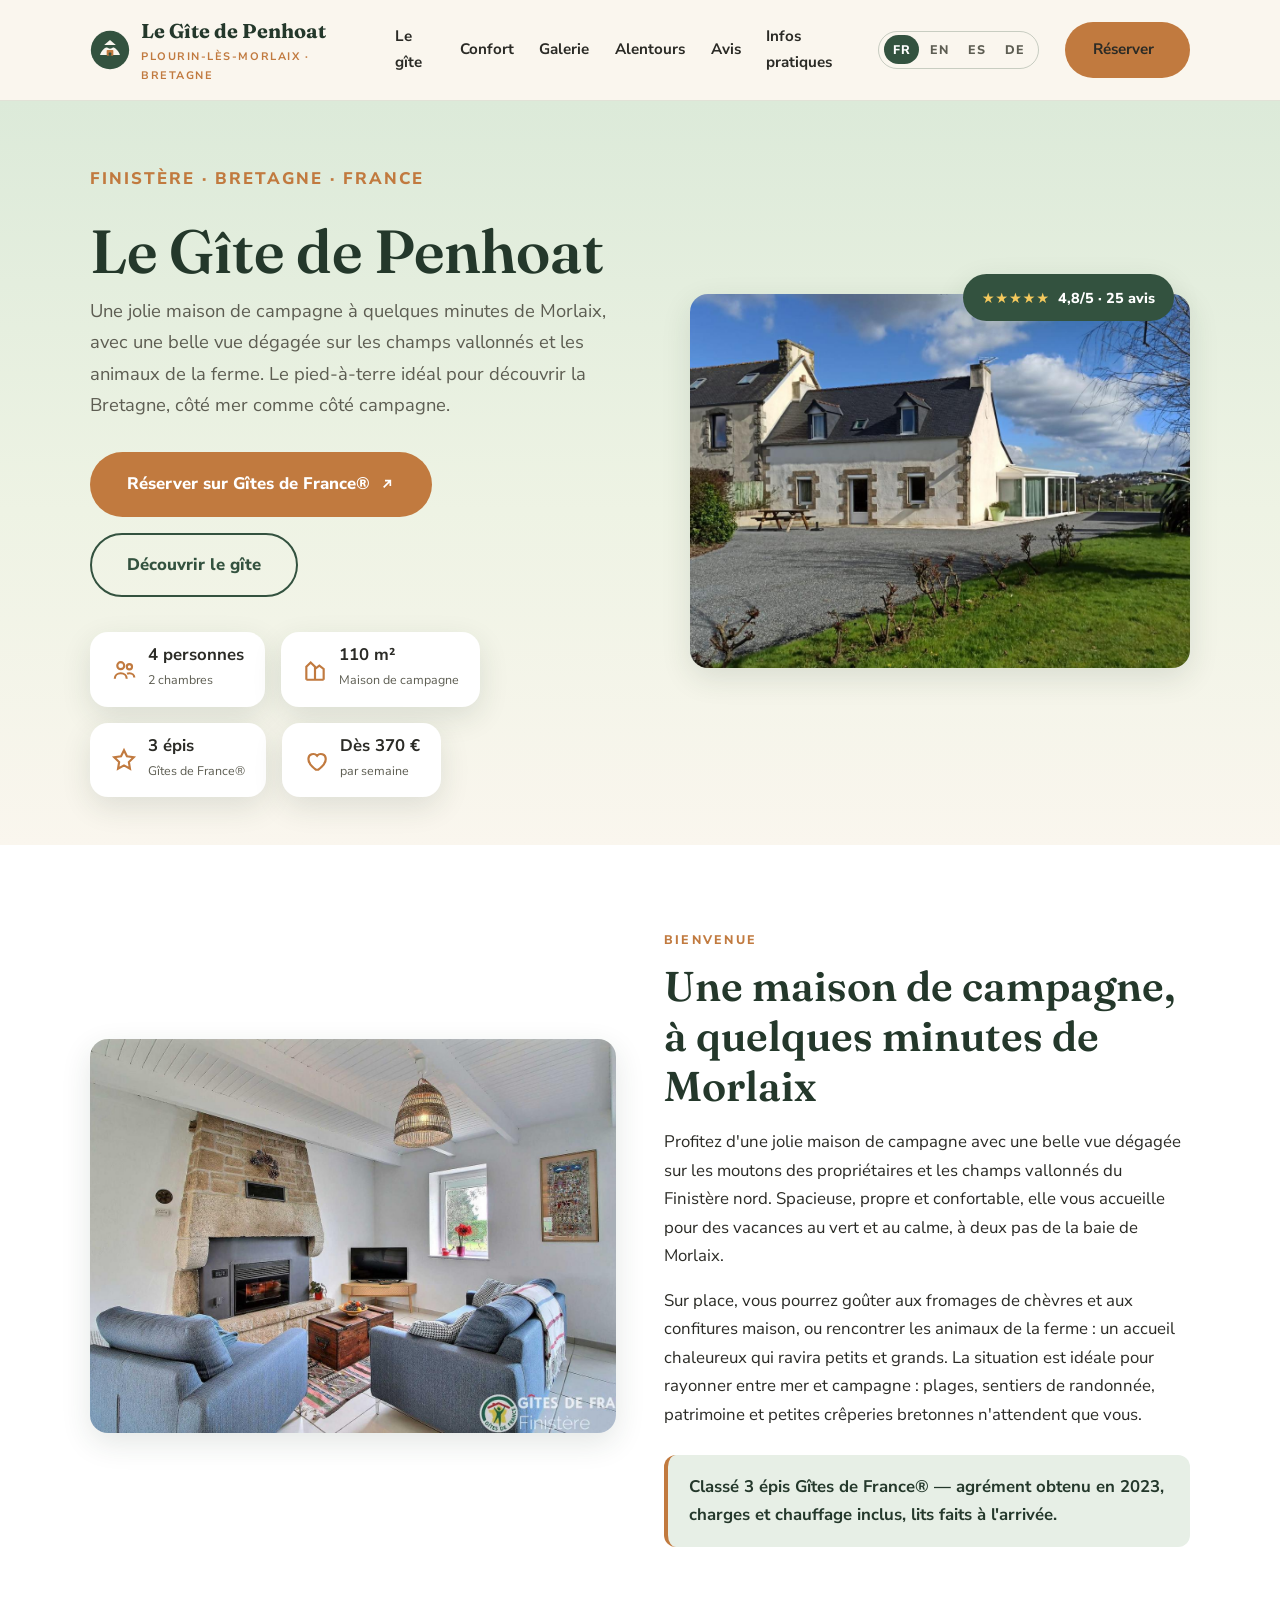
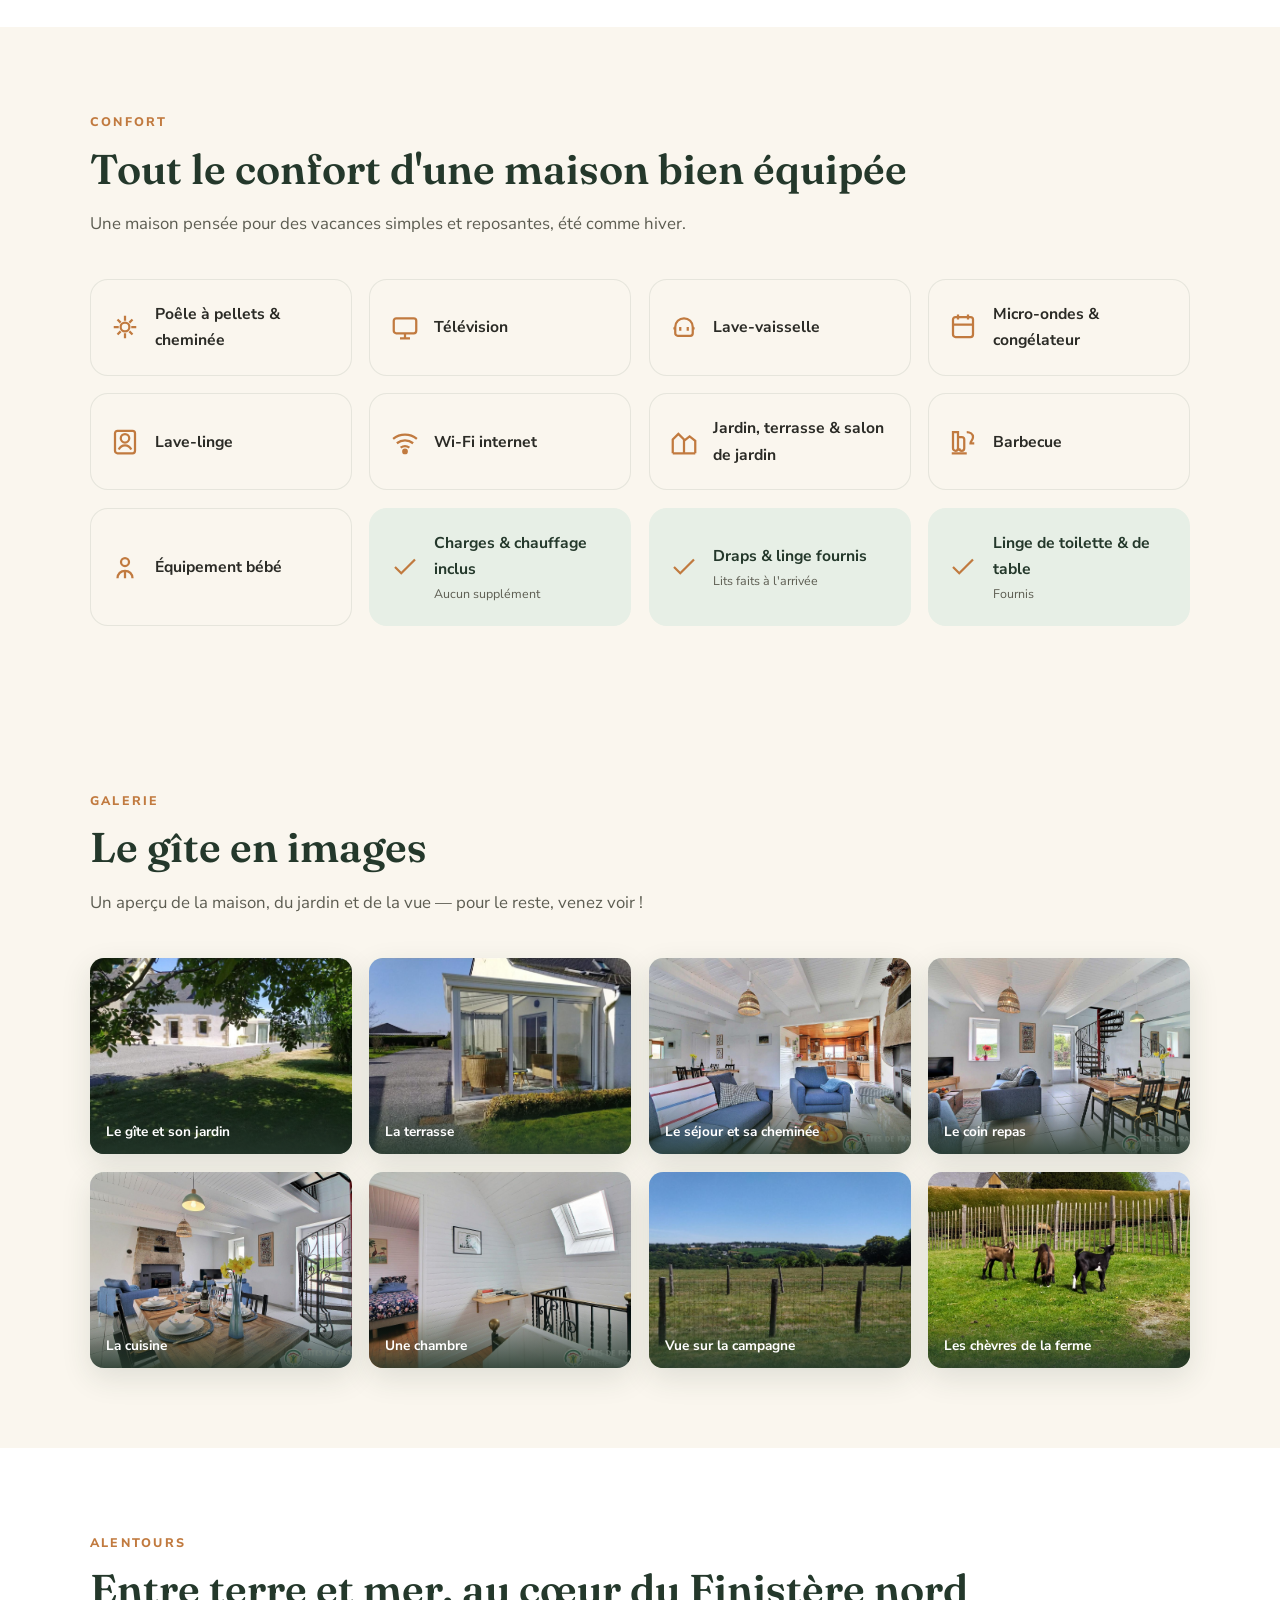
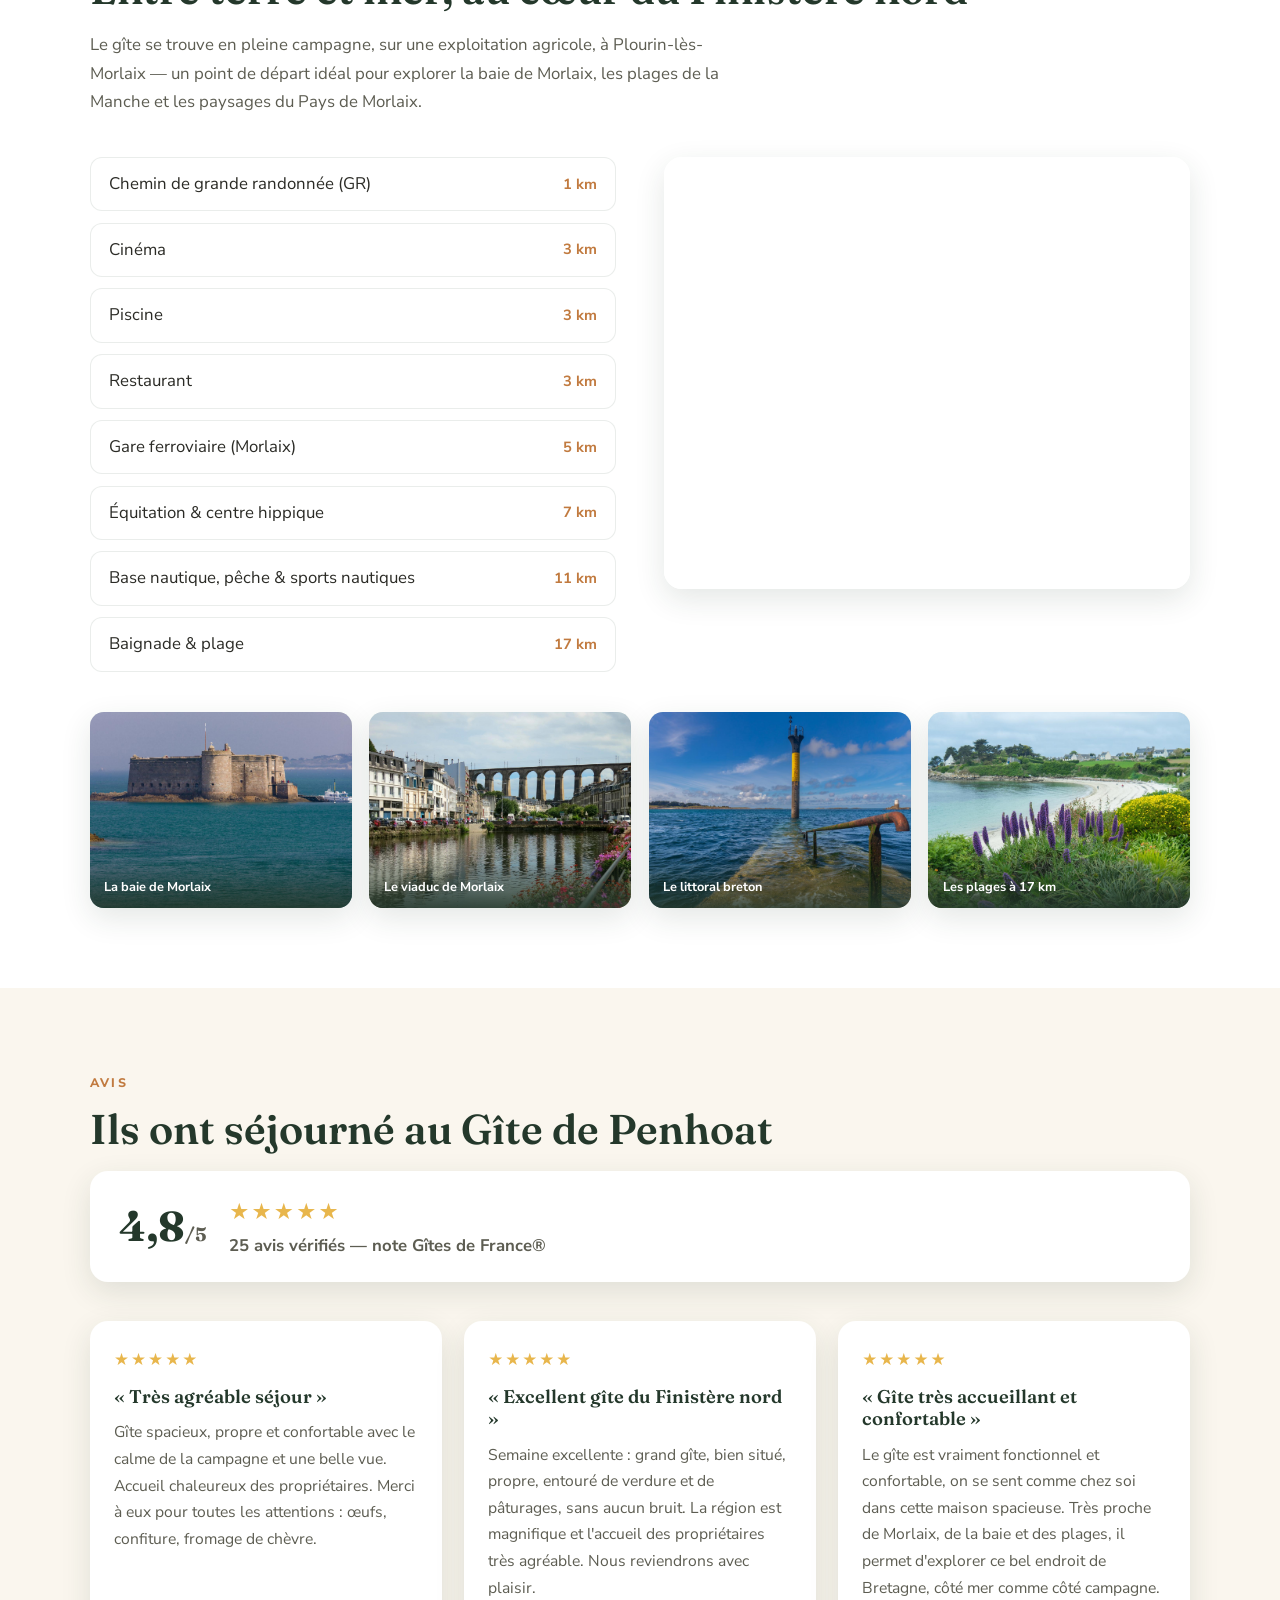
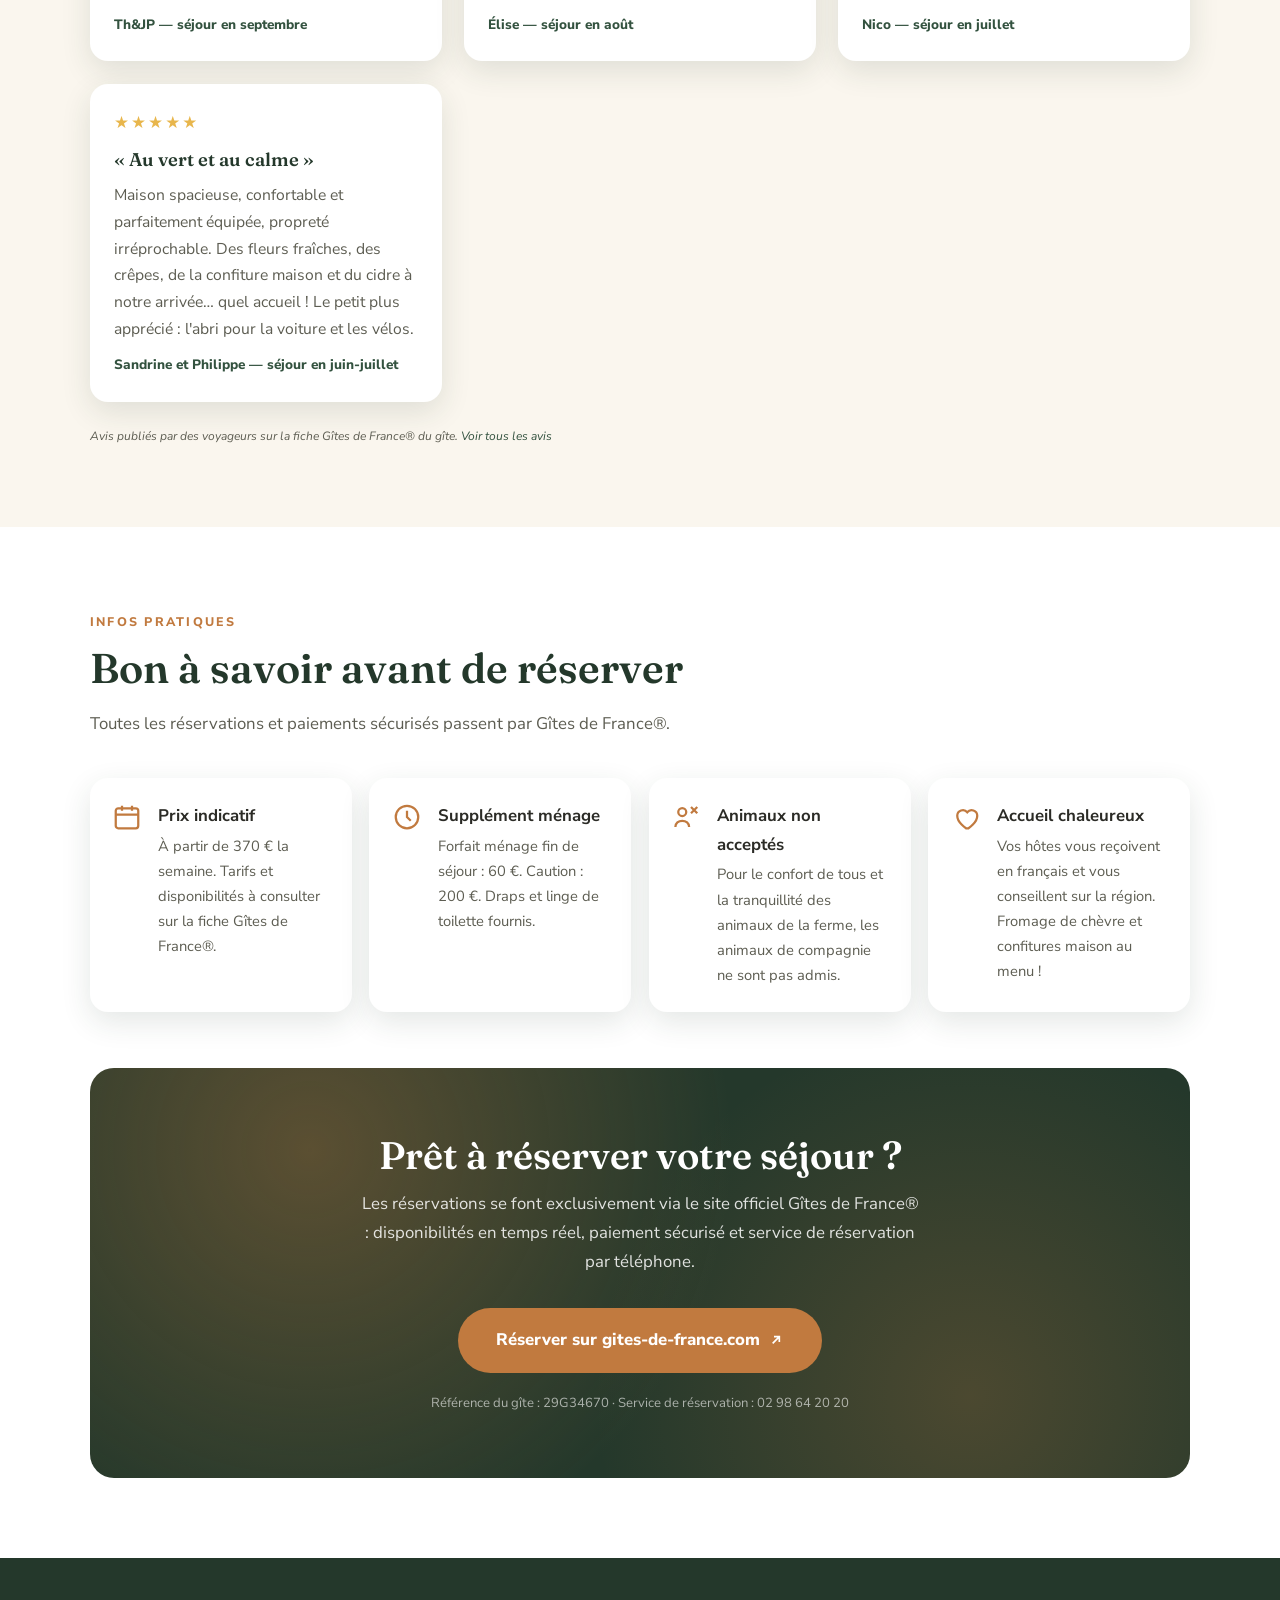
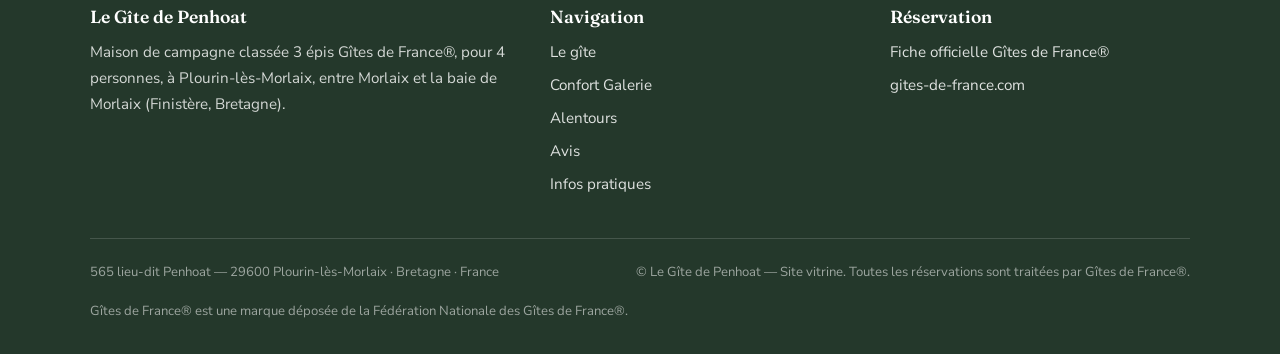
==== index.html @ 5c6dccd9 "Correctif : attributs d'images et carte centrée sur le 565 lieu-dit Penhoat + adresse au pied de pag" ====
<!DOCTYPE html>
<html lang="fr">
<head>
  <meta charset="UTF-8">
  <meta name="viewport" content="width=device-width, initial-scale=1.0">
  <title>Le Gîte de Penhoat — Gîte de campagne à Plourin-lès-Morlaix, Bretagne</title>
  <meta name="description" content="Le Gîte de Penhoat : jolie maison de campagne 3 épis Gîtes de France® pour 4 personnes, à quelques minutes de Morlaix et de la baie de Morlaix, en Finistère (Bretagne). Réservation sur gites-de-france.com.">
  <link rel="alternate" hreflang="fr" href="https://EXAMPLE.COM/">
  <link rel="alternate" hreflang="en" href="https://EXAMPLE.COM/en/">
  <link rel="alternate" hreflang="es" href="https://EXAMPLE.COM/es/">
  <link rel="alternate" hreflang="de" href="https://EXAMPLE.COM/de/">
  <link rel="preconnect" href="https://fonts.googleapis.com">
  <link rel="preconnect" href="https://fonts.gstatic.com" crossorigin>
  <link href="https://fonts.googleapis.com/css2?family=Fraunces:opsz,wght@9..144,600;9..144,700&family=Nunito+Sans:opsz,wght@6..12,400;6..12,700;6..12,800&display=swap" rel="stylesheet">
  <link rel="stylesheet" href="assets/css/style.css">
  <link rel="icon" href="assets/img/favicon.svg" type="image/svg+xml">
</head>
<body>

  <!-- ===== Header ===== -->
  <header class="header" id="top">
    <div class="container header__inner">
      <a class="brand" href="#top">
        <svg class="brand__mark" viewBox="0 0 48 48" fill="none" aria-hidden="true">
          <circle cx="24" cy="24" r="23" fill="#33523f"/>
          <path d="M12 30c2-6 6-9 8-9s2.5 1.5 4 1.5S26.5 21 28 21s6 3 8 9z" fill="#faf6ee"/>
          <rect x="20" y="24" width="8" height="7" rx="1" fill="#c17a3f"/>
          <path d="M24 12l7 6h-14z" fill="#faf6ee"/>
          <rect x="22.5" y="27" width="3" height="4" rx="0.8" fill="#33523f"/>
        </svg>
        <span>Le Gîte de Penhoat<small>Plourin-lès-Morlaix · Bretagne</small></span>
      </a>

      <nav class="nav" id="menu">
        <a href="#gite">Le gîte</a>
        <a href="#confort">Confort</a>
        <a href="#galerie">Galerie</a>
        <a href="#alentours">Alentours</a>
        <a href="#avis">Avis</a>
        <a href="#infos">Infos pratiques</a>
        <div class="lang-switch" aria-label="Choix de la langue">
          <a href="./" aria-current="true" hreflang="fr">FR</a>
          <a href="en/" hreflang="en">EN</a>
          <a href="es/" hreflang="es">ES</a>
          <a href="de/" hreflang="de">DE</a>
        </div>
        <a class="btn btn--primary" href="https://www.gites-de-france.com/fr/bretagne/finistere/le-gite-de-penhoat-29g34670" target="_blank" rel="noopener">
          Réserver
          <svg width="14" height="14" viewBox="0 0 24 24" fill="none" stroke="currentColor" stroke-width="2.5" aria-hidden="true"><path d="M7 17L17 7M9 7h8v8"/></svg>
        </a>
      </nav>

      <button class="nav-toggle" id="navToggle" aria-label="Ouvrir le menu" aria-expanded="false" aria-controls="menu">
        <span></span>
      </button>
    </div>
  </header>

  <main>
    <!-- ===== Hero ===== -->
    <section class="hero">
      <div class="container hero__grid">
        <div>
          <p class="hero__location">Finistère · Bretagne · France</p>
          <h1 class="hero__title">Le Gîte de Penhoat</h1>
          <p class="hero__text">
            Une jolie maison de campagne à quelques minutes de Morlaix, avec une belle vue
            dégagée sur les champs vallonnés et les animaux de la ferme. Le pied-à-terre idéal
            pour découvrir la Bretagne, côté mer comme côté campagne.
          </p>
          <div class="hero__actions">
            <a class="btn btn--primary btn--lg" href="https://www.gites-de-france.com/fr/bretagne/finistere/le-gite-de-penhoat-29g34670" target="_blank" rel="noopener">
              Réserver sur Gîtes de France®
              <svg width="16" height="16" viewBox="0 0 24 24" fill="none" stroke="currentColor" stroke-width="2.5" aria-hidden="true"><path d="M7 17L17 7M9 7h8v8"/></svg>
            </a>
            <a class="btn btn--outline btn--lg" href="#gite">Découvrir le gîte</a>
          </div>
          <div class="hero__stats">
            <div class="stat">
              <svg viewBox="0 0 24 24" fill="none" stroke="#c17a3f" stroke-width="2" aria-hidden="true"><circle cx="9" cy="8" r="3.2"/><path d="M3.5 20c0-3 2.5-5 5.5-5s5.5 2 5.5 5"/><circle cx="17" cy="9" r="2.4"/><path d="M14.8 15.4c.7-.3 1.4-.4 2.2-.4 2.5 0 4.5 1.7 4.5 4"/></svg>
              <div><b>4 personnes</b><span>2 chambres</span></div>
            </div>
            <div class="stat">
              <svg viewBox="0 0 24 24" fill="none" stroke="#c17a3f" stroke-width="2" aria-hidden="true"><path d="M4 21V9l4-4 4 4v12M12 21V11l4-3 4 3v10M4 21h16"/></svg>
              <div><b>110 m²</b><span>Maison de campagne</span></div>
            </div>
            <div class="stat">
              <svg viewBox="0 0 24 24" fill="none" stroke="#c17a3f" stroke-width="2" aria-hidden="true"><path d="M12 3l2.7 5.6 6.3.9-4.5 4.4 1 6.1L12 17l-5.5 3 1-6.1L3 9.5l6.3-.9z"/></svg>
              <div><b>3 épis</b><span>Gîtes de France®</span></div>
            </div>
            <div class="stat">
              <svg viewBox="0 0 24 24" fill="none" stroke="#c17a3f" stroke-width="2" aria-hidden="true"><path d="M12 21s-7-4.5-7-10a4.5 4.5 0 018-2.8A4.5 4.5 0 0121 11c0 5.5-7 10-7 10z"/></svg>
              <div><b>Dès 370 €</b><span>par semaine</span></div>
            </div>
          </div>
        </div>

        <div class="hero__visual">
          <div class="hero__badge"><span class="stars">★★★★★</span> 4,8/5 · 25 avis</div>
          <img class="hero-photo" src="assets/img/445331-2_29G34670_da28d4f0a7532b4d40dcc97918d48cba.jpg" alt="Le Gîte de Penhoat, maison de campagne avec son jardin à Plourin-lès-Morlaix">
        </div>
      </div>
    </section>

    <!-- ===== Le gîte ===== -->
    <section class="section section--alt" id="gite">
      <div class="container about__grid">
        <div class="about__visual reveal">
          <img src="assets/img/445331-10_29G34670_07c70113501ff7d0c62c78a49d79dd7e.jpg" loading="lazy" alt="Le séjour du gîte avec sa cheminée">
        </div>
        <div class="about__content reveal">
          <span class="section__eyebrow">Bienvenue</span>
          <h2 class="section__title">Une maison de campagne, à quelques minutes de Morlaix</h2>
          <p>
            Profitez d'une jolie maison de campagne avec une belle vue dégagée sur les moutons
            des propriétaires et les champs vallonnés du Finistère nord. Spacieuse, propre et
            confortable, elle vous accueille pour des vacances au vert et au calme, à deux pas
            de la baie de Morlaix.
          </p>
          <p>
            Sur place, vous pourrez goûter aux fromages de chèvres et aux confitures maison,
            ou rencontrer les animaux de la ferme : un accueil chaleureux qui ravira petits
            et grands. La situation est idéale pour rayonner entre mer et campagne : plages,
            sentiers de randonnée, patrimoine et petites crêperies bretonnes n'attendent que vous.
          </p>
          <div class="about__highlight">
            Classé 3 épis Gîtes de France® — agrément obtenu en 2023, charges et chauffage inclus,
            lits faits à l'arrivée.
          </div>
        </div>
      </div>
    </section>

    <!-- ===== Confort ===== -->
    <section class="section" id="confort">
      <div class="container">
        <span class="section__eyebrow">Confort</span>
        <h2 class="section__title">Tout le confort d'une maison bien équipée</h2>
        <p class="section__intro">Une maison pensée pour des vacances simples et reposantes, été comme hiver.</p>

        <div class="amenities__grid">
          <div class="amenity reveal">
            <svg viewBox="0 0 24 24" fill="none" stroke="currentColor" stroke-width="1.8" aria-hidden="true"><path d="M12 3v4M12 17v4M3 12h4M17 12h4M6 6l2.5 2.5M15.5 15.5L18 18M18 6l-2.5 2.5M8.5 15.5L6 18"/><circle cx="12" cy="12" r="3.5"/></svg>
            <b>Poêle à pellets &amp; cheminée</b>
          </div>
          <div class="amenity reveal">
            <svg viewBox="0 0 24 24" fill="none" stroke="currentColor" stroke-width="1.8" aria-hidden="true"><rect x="3" y="5" width="18" height="12" rx="2"/><path d="M8 21h8M12 17v4"/></svg>
            <b>Télévision</b>
          </div>
          <div class="amenity reveal">
            <svg viewBox="0 0 24 24" fill="none" stroke="currentColor" stroke-width="1.8" aria-hidden="true"><path d="M5 12a7 7 0 0114 0v5a2 2 0 01-2 2H7a2 2 0 01-2-2zM5 13H3.5M20.5 13H19M9 12v3M15 12v3"/></svg>
            <b>Lave-vaisselle</b>
          </div>
          <div class="amenity reveal">
            <svg viewBox="0 0 24 24" fill="none" stroke="currentColor" stroke-width="1.8" aria-hidden="true"><rect x="4" y="4" width="16" height="16" rx="2"/><path d="M8 2v4M16 2v4M4 10h16"/></svg>
            <b>Micro-ondes &amp; congélateur</b>
          </div>
          <div class="amenity reveal">
            <svg viewBox="0 0 24 24" fill="none" stroke="currentColor" stroke-width="1.8" aria-hidden="true"><rect x="4" y="3" width="16" height="18" rx="2"/><circle cx="12" cy="9" r="3.4"/><path d="M7 18c1-2.2 3-3.4 5-3.4s4 1.2 5 3.4"/></svg>
            <b>Lave-linge</b>
          </div>
          <div class="amenity reveal">
            <svg viewBox="0 0 24 24" fill="none" stroke="currentColor" stroke-width="1.8" aria-hidden="true"><path d="M2.5 9.5a15 15 0 0119 0M5.5 13a10.5 10.5 0 0113 0M8.5 16.5a6 6 0 017 0"/><circle cx="12" cy="19.5" r="1.4" fill="currentColor"/></svg>
            <b>Wi-Fi internet</b>
          </div>
          <div class="amenity reveal">
            <svg viewBox="0 0 24 24" fill="none" stroke="currentColor" stroke-width="1.8" aria-hidden="true"><path d="M3 21V10l4.5-4.5L12 10v11M12 21V11l4.5-3.5L21 11v10M3 21h18"/></svg>
            <b>Jardin, terrasse &amp; salon de jardin</b>
          </div>
          <div class="amenity reveal">
            <svg viewBox="0 0 24 24" fill="none" stroke="currentColor" stroke-width="1.8" aria-hidden="true"><path d="M4 4h4v13a2 2 0 01-2 2 2 2 0 01-2-2zM8 8h3a2 2 0 012 2v7a2 2 0 01-2 2 2 2 0 01-2-2M3 21h12M15 4c2.5 0 5 1.5 5 4s-2 3.5-2 5h3"/></svg>
            <b>Barbecue</b>
          </div>
          <div class="amenity reveal">
            <svg viewBox="0 0 24 24" fill="none" stroke="currentColor" stroke-width="1.8" aria-hidden="true"><circle cx="12" cy="8" r="3.2"/><path d="M6 21c0-3.5 2.6-6 6-6s6 2.5 6 6M12 15v6"/></svg>
            <b>Équipement bébé</b>
          </div>
          <div class="amenity amenity--included reveal">
            <svg viewBox="0 0 24 24" fill="none" stroke="currentColor" stroke-width="1.8" aria-hidden="true"><path d="M20 6L9 17l-5-5"/></svg>
            <div><b>Charges &amp; chauffage inclus</b><span>Aucun supplément</span></div>
          </div>
          <div class="amenity amenity--included reveal">
            <svg viewBox="0 0 24 24" fill="none" stroke="currentColor" stroke-width="1.8" aria-hidden="true"><path d="M20 6L9 17l-5-5"/></svg>
            <div><b>Draps &amp; linge fournis</b><span>Lits faits à l'arrivée</span></div>
          </div>
          <div class="amenity amenity--included reveal">
            <svg viewBox="0 0 24 24" fill="none" stroke="currentColor" stroke-width="1.8" aria-hidden="true"><path d="M20 6L9 17l-5-5"/></svg>
            <div><b>Linge de toilette &amp; de table</b><span>Fournis</span></div>
          </div>
        </div>
      </div>
    </section>

    
    <!-- ===== Galerie ===== -->
    <section class="section" id="galerie">
      <div class="container">
        <span class="section__eyebrow">Galerie</span>
        <h2 class="section__title">Le gîte en images</h2>
        <p class="section__intro">Un aperçu de la maison, du jardin et de la vue — pour le reste, venez voir !</p>
        <div class="gallery">
          <figure class="gallery__item reveal">
            <img src="assets/img/445331-1_29G34670_a1877a1d95632f9aefab406850487352.jpg" loading="lazy" alt="Le gîte et son jardin">
            <figcaption>Le gîte et son jardin</figcaption>
          </figure>
          <figure class="gallery__item reveal">
            <img src="assets/img/445331-4_29G34670_3af0cc1334cf83dcc9104acedd21a04a.jpg" loading="lazy" alt="La terrasse">
            <figcaption>La terrasse</figcaption>
          </figure>
          <figure class="gallery__item reveal">
            <img src="assets/img/445331-9_29G34670_508c0cb157bdef708222b9f815b9a261.jpg" loading="lazy" alt="Le séjour et sa cheminée">
            <figcaption>Le séjour et sa cheminée</figcaption>
          </figure>
          <figure class="gallery__item reveal">
            <img src="assets/img/445331-11_29G34670_595d47309f26e80ff2aae0bebb3ee3cf.jpg" loading="lazy" alt="Le coin repas">
            <figcaption>Le coin repas</figcaption>
          </figure>
          <figure class="gallery__item reveal">
            <img src="assets/img/445331-12_29G34670_f45ae9b705f04b7f96d32dd5cd57ab38.jpg" loading="lazy" alt="La cuisine">
            <figcaption>La cuisine</figcaption>
          </figure>
          <figure class="gallery__item reveal">
            <img src="assets/img/445331-14_29G34670_b9786c7bd0013a84ef10a09757c6bcb8.jpg" loading="lazy" alt="Une chambre">
            <figcaption>Une chambre</figcaption>
          </figure>
          <figure class="gallery__item reveal">
            <img src="assets/img/445331-6_29G34670_59c07fe735e6522c13b8f55d4693563a.jpg" loading="lazy" alt="Vue sur la campagne">
            <figcaption>Vue sur la campagne</figcaption>
          </figure>
          <figure class="gallery__item reveal">
            <img src="assets/img/445331-26_29G34670_6a025ea637e008447c1741cb72a5bda7.jpg" loading="lazy" alt="Les chèvres de la ferme">
            <figcaption>Les chèvres de la ferme</figcaption>
          </figure>
        </div>
      </div>
    </section>

    <!-- ===== Alentours ===== -->
    <section class="section section--alt" id="alentours">
      <div class="container">
        <span class="section__eyebrow">Alentours</span>
        <h2 class="section__title">Entre terre et mer, au cœur du Finistère nord</h2>
        <p class="section__intro">
          Le gîte se trouve en pleine campagne, sur une exploitation agricole, à Plourin-lès-Morlaix —
          un point de départ idéal pour explorer la baie de Morlaix, les plages de la Manche et les
          paysages du Pays de Morlaix.
        </p>

        <div class="around__grid">
          <ul class="distances reveal">
            <li>Chemin de grande randonnée (GR) <span>1 km</span></li>
            <li>Cinéma <span>3 km</span></li>
            <li>Piscine <span>3 km</span></li>
            <li>Restaurant <span>3 km</span></li>
            <li>Gare ferroviaire (Morlaix) <span>5 km</span></li>
            <li>Équitation &amp; centre hippique <span>7 km</span></li>
            <li>Base nautique, pêche &amp; sports nautiques <span>11 km</span></li>
            <li>Baignade &amp; plage <span>17 km</span></li>
          </ul>
          <div class="map-frame reveal">
            <iframe
              title="Carte : Plourin-lès-Morlaix, Finistère"
              src="https://www.openstreetmap.org/export/embed.html?bbox=-3.8150%2C48.5450%2C-3.7850%2C48.5650&amp;layer=mapnik&amp;marker=48.5550%2C-3.7995"
              loading="lazy"
              referrerpolicy="no-referrer-when-downgrade"></iframe>
          </div>
        </div>

        <div class="region-photos">
          <figure class="region-card reveal">
            <img src="assets/img/445331-23_29G34670_6e4526a48b16445fa5c337262cbfc54e.jpg" loading="lazy" alt="La baie de Morlaix">
            <figcaption>La baie de Morlaix</figcaption>
          </figure>
          <figure class="region-card reveal">
            <img src="assets/img/445331-25_29G34670_fc160c900fbd56bc013f60551e28f043.jpg" loading="lazy" alt="Le viaduc de Morlaix">
            <figcaption>Le viaduc de Morlaix</figcaption>
          </figure>
          <figure class="region-card reveal">
            <img src="assets/img/445331-27_29G34670_e258c7b89f95b803322737d1d8765167.jpg" loading="lazy" alt="Le littoral breton">
            <figcaption>Le littoral breton</figcaption>
          </figure>
          <figure class="region-card reveal">
            <img src="assets/img/445331-28_29G34670_a8f840a4a7abdaea83a293df5d700f73.jpg" loading="lazy" alt="Les plages à 17 km">
            <figcaption>Les plages à 17 km</figcaption>
          </figure>
        </div>
      </div>
    </section>

    <!-- ===== Avis ===== -->
    <section class="section" id="avis">
      <div class="container">
        <span class="section__eyebrow">Avis</span>
        <h2 class="section__title">Ils ont séjourné au Gîte de Penhoat</h2>

        <div class="rating-summary reveal">
          <div class="rating-summary__score">4,8<small>/5</small></div>
          <div>
            <div class="rating-summary__stars" aria-hidden="true">★★★★★</div>
            <div class="rating-summary__count">25 avis vérifiés — note Gîtes de France®</div>
          </div>
        </div>

        <div class="reviews__grid">
          <article class="review reveal">
            <div class="review__stars" aria-label="5 sur 5">★★★★★</div>
            <h3>« Très agréable séjour »</h3>
            <p>
              Gîte spacieux, propre et confortable avec le calme de la campagne et une belle vue.
              Accueil chaleureux des propriétaires. Merci à eux pour toutes les attentions :
              œufs, confiture, fromage de chèvre.
            </p>
            <div class="review__author">Th&amp;JP — séjour en septembre</div>
          </article>

          <article class="review reveal">
            <div class="review__stars" aria-label="5 sur 5">★★★★★</div>
            <h3>« Excellent gîte du Finistère nord »</h3>
            <p>
              Semaine excellente : grand gîte, bien situé, propre, entouré de verdure et de
              pâturages, sans aucun bruit. La région est magnifique et l'accueil des
              propriétaires très agréable. Nous reviendrons avec plaisir.
            </p>
            <div class="review__author">Élise — séjour en août</div>
          </article>

          <article class="review reveal">
            <div class="review__stars" aria-label="5 sur 5">★★★★★</div>
            <h3>« Gîte très accueillant et confortable »</h3>
            <p>
              Le gîte est vraiment fonctionnel et confortable, on se sent comme chez soi dans
              cette maison spacieuse. Très proche de Morlaix, de la baie et des plages, il permet
              d'explorer ce bel endroit de Bretagne, côté mer comme côté campagne.
            </p>
            <div class="review__author">Nico — séjour en juillet</div>
          </article>

          <article class="review reveal">
            <div class="review__stars" aria-label="5 sur 5">★★★★★</div>
            <h3>« Au vert et au calme »</h3>
            <p>
              Maison spacieuse, confortable et parfaitement équipée, propreté irréprochable.
              Des fleurs fraîches, des crêpes, de la confiture maison et du cidre à notre arrivée…
              quel accueil ! Le petit plus apprécié : l'abri pour la voiture et les vélos.
            </p>
            <div class="review__author">Sandrine et Philippe — séjour en juin-juillet</div>
          </article>
        </div>

        <p class="review__note" style="margin-top:1.5rem">
          Avis publiés par des voyageurs sur la fiche Gîtes de France® du gîte.
          <a href="https://www.gites-de-france.com/fr/bretagne/finistere/le-gite-de-penhoat-29g34670" target="_blank" rel="noopener">Voir tous les avis</a>
        </p>
      </div>
    </section>

    <!-- ===== Infos pratiques + CTA ===== -->
    <section class="section section--alt" id="infos">
      <div class="container">
        <span class="section__eyebrow">Infos pratiques</span>
        <h2 class="section__title">Bon à savoir avant de réserver</h2>
        <p class="section__intro">Toutes les réservations et paiements sécurisés passent par Gîtes de France®.</p>

        <div class="practical">
          <div class="practical__card reveal">
            <svg viewBox="0 0 24 24" fill="none" stroke="currentColor" stroke-width="1.8" aria-hidden="true"><rect x="3" y="5" width="18" height="16" rx="2"/><path d="M3 10h18M8 3v4M16 3v4"/></svg>
            <div>
              <b>Prix indicatif</b>
              <p>À partir de 370 € la semaine. Tarifs et disponibilités à consulter sur la fiche Gîtes de France®.</p>
            </div>
          </div>
          <div class="practical__card reveal">
            <svg viewBox="0 0 24 24" fill="none" stroke="currentColor" stroke-width="1.8" aria-hidden="true"><circle cx="12" cy="12" r="9"/><path d="M12 7v5l3 3"/></svg>
            <div>
              <b>Supplément ménage</b>
              <p>Forfait ménage fin de séjour : 60 €. Caution : 200 €. Draps et linge de toilette fournis.</p>
            </div>
          </div>
          <div class="practical__card reveal">
            <svg viewBox="0 0 24 24" fill="none" stroke="currentColor" stroke-width="1.8" aria-hidden="true"><circle cx="9" cy="8" r="3.2"/><path d="M3.5 20c0-3 2.5-5 5.5-5s5.5 2 5.5 5"/><path d="M16 4l5 5M21 4l-5 5"/></svg>
            <div>
              <b>Animaux non acceptés</b>
              <p>Pour le confort de tous et la tranquillité des animaux de la ferme, les animaux de compagnie ne sont pas admis.</p>
            </div>
          </div>
          <div class="practical__card reveal">
            <svg viewBox="0 0 24 24" fill="none" stroke="currentColor" stroke-width="1.8" aria-hidden="true"><path d="M12 21s-7-4.5-7-10a4.5 4.5 0 018-2.8A4.5 4.5 0 0121 11c0 5.5-7 10-7 10z"/></svg>
            <div>
              <b>Accueil chaleureux</b>
              <p>Vos hôtes vous reçoivent en français et vous conseillent sur la région. Fromage de chèvre et confitures maison au menu !</p>
            </div>
          </div>
        </div>

        <div class="cta-band reveal">
          <h2>Prêt à réserver votre séjour ?</h2>
          <p>
            Les réservations se font exclusivement via le site officiel Gîtes de France® :
            disponibilités en temps réel, paiement sécurisé et service de réservation par téléphone.
          </p>
          <a class="btn btn--primary btn--lg" href="https://www.gites-de-france.com/fr/bretagne/finistere/le-gite-de-penhoat-29g34670" target="_blank" rel="noopener">
            Réserver sur gites-de-france.com
            <svg width="16" height="16" viewBox="0 0 24 24" fill="none" stroke="currentColor" stroke-width="2.5" aria-hidden="true"><path d="M7 17L17 7M9 7h8v8"/></svg>
          </a>
          <div class="cta-band__note">Référence du gîte : 29G34670 · Service de réservation : 02 98 64 20 20</div>
        </div>
      </div>
    </section>
  </main>

  <!-- ===== Footer ===== -->
  <footer class="footer">
    <div class="container">
      <div class="footer__grid">
        <div>
          <h3>Le Gîte de Penhoat</h3>
          <p>
            Maison de campagne classée 3 épis Gîtes de France®, pour 4 personnes,
            à Plourin-lès-Morlaix, entre Morlaix et la baie de Morlaix (Finistère, Bretagne).
          </p>
        </div>
        <div>
          <h3>Navigation</h3>
          <ul>
            <li><a href="#gite">Le gîte</a></li>
            <li><a href="#confort">Confort</a>
        <a href="#galerie">Galerie</a></li>
            <li><a href="#alentours">Alentours</a></li>
            <li><a href="#avis">Avis</a></li>
            <li><a href="#infos">Infos pratiques</a></li>
          </ul>
        </div>
        <div>
          <h3>Réservation</h3>
          <ul>
            <li><a href="https://www.gites-de-france.com/fr/bretagne/finistere/le-gite-de-penhoat-29g34670" target="_blank" rel="noopener">Fiche officielle Gîtes de France®</a></li>
            <li><a href="https://www.gites-de-france.com" target="_blank" rel="noopener">gites-de-france.com</a></li>
          </ul>
        </div>
      </div>
      <div class="footer__bottom">
        <span>565 lieu-dit Penhoat — 29600 Plourin-lès-Morlaix · Bretagne · France</span>
        <span>© Le Gîte de Penhoat — Site vitrine. Toutes les réservations sont traitées par Gîtes de France®.</span>
        <span>Gîtes de France® est une marque déposée de la Fédération Nationale des Gîtes de France®.</span>
      </div>
    </div>
  </footer>

  <!-- Bandeau CTA mobile -->
  <div class="mobile-cta">
    <a href="https://www.gites-de-france.com/fr/bretagne/finistere/le-gite-de-penhoat-29g34670" target="_blank" rel="noopener">Réserver sur Gîtes de France®</a>
  </div>

  <script src="assets/js/main.js"></script>
</body>
</html>
---- assets/css/style.css ----
/* ==========================================================================
   Le Gîte de Penhoat — Feuille de style
   ========================================================================== */

:root {
  --green: #33523f;
  --green-dark: #24382b;
  --green-soft: #e7efe6;
  --cream: #faf6ee;
  --sand: #f1e9d8;
  --accent: #c17a3f;
  --accent-dark: #a5602c;
  --text: #2b2b26;
  --text-soft: #5d5d52;
  --white: #ffffff;
  --radius: 18px;
  --shadow: 0 10px 30px rgba(36, 56, 43, 0.12);
  --font-display: "Fraunces", Georgia, serif;
  --font-body: "Nunito Sans", system-ui, -apple-system, "Segoe UI", sans-serif;
}

*,
*::before,
*::after {
  box-sizing: border-box;
  margin: 0;
  padding: 0;
}

html {
  scroll-behavior: smooth;
}

body {
  font-family: var(--font-body);
  color: var(--text);
  background: var(--cream);
  line-height: 1.7;
  font-size: 1.05rem;
  -webkit-font-smoothing: antialiased;
}

img,
svg {
  max-width: 100%;
  display: block;
}

a {
  color: var(--green);
  text-decoration: none;
}

h1, h2, h3 {
  font-family: var(--font-display);
  font-weight: 600;
  line-height: 1.2;
  color: var(--green-dark);
}

.container {
  width: min(1100px, 92%);
  margin-inline: auto;
}

.section {
  padding: 5rem 0;
}

.section--alt {
  background: var(--white);
}

.section__eyebrow {
  display: inline-block;
  text-transform: uppercase;
  letter-spacing: 0.18em;
  font-size: 0.78rem;
  font-weight: 800;
  color: var(--accent);
  margin-bottom: 0.75rem;
}

.section__title {
  font-size: clamp(1.8rem, 4vw, 2.6rem);
  margin-bottom: 1rem;
}

.section__intro {
  max-width: 640px;
  color: var(--text-soft);
  margin-bottom: 2.5rem;
}

/* --------------------------------------------------------------------------
   Header
   -------------------------------------------------------------------------- */

.header {
  position: sticky;
  top: 0;
  z-index: 50;
  background: rgba(250, 246, 238, 0.92);
  backdrop-filter: blur(10px);
  border-bottom: 1px solid rgba(51, 82, 63, 0.12);
  transition: box-shadow 0.3s ease;
}

.header--scrolled {
  box-shadow: 0 4px 20px rgba(36, 56, 43, 0.1);
}

.header__inner {
  display: flex;
  align-items: center;
  justify-content: space-between;
  gap: 1.5rem;
  padding: 0.9rem 0;
}

.brand {
  display: flex;
  align-items: center;
  gap: 0.7rem;
  font-family: var(--font-display);
  font-size: 1.25rem;
  font-weight: 700;
  color: var(--green-dark);
}

.brand__mark {
  width: 40px;
  height: 40px;
  flex: none;
}

.brand small {
  display: block;
  font-family: var(--font-body);
  font-size: 0.68rem;
  font-weight: 700;
  letter-spacing: 0.14em;
  text-transform: uppercase;
  color: var(--accent);
}

.nav {
  display: flex;
  align-items: center;
  gap: 1.6rem;
}

.nav a:not(.lang-switch a) {
  font-weight: 700;
  font-size: 0.95rem;
  color: var(--text);
  transition: color 0.2s;
}

.nav a:not(.lang-switch a):hover {
  color: var(--accent);
}

.lang-switch {
  display: flex;
  gap: 0.15rem;
  align-items: center;
  border: 1px solid rgba(51, 82, 63, 0.25);
  border-radius: 999px;
  padding: 0.2rem 0.35rem;
}

.lang-switch a {
  font-size: 0.78rem;
  font-weight: 800;
  padding: 0.25rem 0.55rem;
  border-radius: 999px;
  color: var(--text-soft);
  letter-spacing: 0.04em;
}

.lang-switch a:hover {
  color: var(--green);
}

.lang-switch a[aria-current="true"] {
  background: var(--green);
  color: var(--white);
}

.btn {
  display: inline-flex;
  align-items: center;
  gap: 0.55rem;
  padding: 0.8rem 1.6rem;
  border-radius: 999px;
  font-weight: 800;
  font-size: 0.95rem;
  border: 2px solid transparent;
  cursor: pointer;
  transition: transform 0.2s, background 0.2s, color 0.2s, border-color 0.2s;
}

.btn:hover {
  transform: translateY(-2px);
}

.btn--primary {
  background: var(--accent);
  color: var(--white);
}

.btn--primary:hover {
  background: var(--accent-dark);
}

.btn--outline {
  border-color: var(--green);
  color: var(--green);
}

.btn--outline:hover {
  background: var(--green);
  color: var(--white);
}

.btn--ghost {
  background: var(--white);
  color: var(--green-dark);
  border-color: rgba(51, 82, 63, 0.2);
}

.btn--lg {
  padding: 1rem 2.2rem;
  font-size: 1.05rem;
}

.nav-toggle {
  display: none;
  background: none;
  border: none;
  cursor: pointer;
  padding: 0.5rem;
}

.nav-toggle span,
.nav-toggle span::before,
.nav-toggle span::after {
  display: block;
  width: 24px;
  height: 2.5px;
  background: var(--green-dark);
  border-radius: 2px;
  content: "";
  position: relative;
  transition: transform 0.25s, top 0.25s;
}

.nav-toggle span::before {
  position: absolute;
  top: -8px;
}

.nav-toggle span::after {
  position: absolute;
  top: 8px;
}

/* --------------------------------------------------------------------------
   Hero
   -------------------------------------------------------------------------- */

.hero {
  position: relative;
  background: linear-gradient(180deg, #dcead9 0%, #eef3e4 55%, var(--cream) 100%);
  overflow: hidden;
  padding: 4rem 0 0;
}

.hero__grid {
  display: grid;
  grid-template-columns: 1.05fr 0.95fr;
  gap: 3rem;
  align-items: center;
  padding-bottom: 3rem;
}

.hero__title {
  font-size: clamp(2.4rem, 5.5vw, 3.8rem);
  margin-bottom: 0.4rem;
}

.hero__location {
  font-size: 1.05rem;
  font-weight: 800;
  letter-spacing: 0.12em;
  text-transform: uppercase;
  color: var(--accent);
  margin-bottom: 1.4rem;
}

.hero__text {
  font-size: 1.15rem;
  color: var(--text-soft);
  max-width: 520px;
  margin-bottom: 2rem;
}

.hero__actions {
  display: flex;
  flex-wrap: wrap;
  gap: 1rem;
  margin-bottom: 2.2rem;
}

.hero__stats {
  display: flex;
  flex-wrap: wrap;
  gap: 1rem;
}

.stat {
  background: var(--white);
  border-radius: var(--radius);
  padding: 0.8rem 1.3rem;
  box-shadow: var(--shadow);
  display: flex;
  align-items: center;
  gap: 0.7rem;
}

.stat svg {
  width: 26px;
  height: 26px;
  flex: none;
}

.stat b {
  display: block;
  font-size: 1.05rem;
  line-height: 1.2;
}

.stat span {
  font-size: 0.78rem;
  color: var(--text-soft);
}

.hero__visual {
  position: relative;
}

.hero__visual svg {
  width: 100%;
  height: auto;
  border-radius: var(--radius);
  box-shadow: var(--shadow);
}

.hero__badge {
  position: absolute;
  top: -1.2rem;
  right: 1rem;
  background: var(--green);
  color: var(--white);
  border-radius: 999px;
  padding: 0.7rem 1.2rem;
  font-weight: 800;
  font-size: 0.9rem;
  box-shadow: var(--shadow);
  display: flex;
  align-items: center;
  gap: 0.5rem;
}

.hero__badge .stars {
  color: #f4c95d;
  letter-spacing: 0.05em;
}

.photo-note {
  margin-top: 0.8rem;
  font-size: 0.8rem;
  color: var(--text-soft);
  font-style: italic;
  text-align: center;
}

/* --------------------------------------------------------------------------
   À propos
   -------------------------------------------------------------------------- */

.about__grid {
  display: grid;
  grid-template-columns: 1fr 1fr;
  gap: 3rem;
  align-items: center;
}

.about__content p + p {
  margin-top: 1rem;
}

.about__highlight {
  margin-top: 1.6rem;
  background: var(--green-soft);
  border-left: 4px solid var(--accent);
  border-radius: 12px;
  padding: 1.1rem 1.3rem;
  font-weight: 700;
  color: var(--green-dark);
}

.about__visual {
  position: relative;
}

.about__visual svg {
  border-radius: var(--radius);
  box-shadow: var(--shadow);
}

/* --------------------------------------------------------------------------
   Équipements
   -------------------------------------------------------------------------- */

.amenities__grid {
  display: grid;
  grid-template-columns: repeat(auto-fill, minmax(230px, 1fr));
  gap: 1.1rem;
}

.amenity {
  background: var(--cream);
  border: 1px solid rgba(51, 82, 63, 0.1);
  border-radius: var(--radius);
  padding: 1.3rem 1.2rem;
  display: flex;
  align-items: center;
  gap: 0.9rem;
  transition: transform 0.2s, box-shadow 0.2s;
}

.amenity:hover {
  transform: translateY(-3px);
  box-shadow: var(--shadow);
}

.amenity svg {
  width: 30px;
  height: 30px;
  flex: none;
  color: var(--accent);
}

.amenity b {
  display: block;
  font-size: 0.98rem;
}

.amenity--included {
  background: var(--green-soft);
  border-color: transparent;
}

.amenity--included b {
  color: var(--green-dark);
}

.amenity--included span {
  font-size: 0.78rem;
  color: var(--text-soft);
  display: block;
}

/* --------------------------------------------------------------------------
   Alentours
   -------------------------------------------------------------------------- */

.around__grid {
  display: grid;
  grid-template-columns: 1fr 1fr;
  gap: 3rem;
  align-items: start;
}

.distances {
  list-style: none;
  display: grid;
  gap: 0.7rem;
}

.distances li {
  display: flex;
  justify-content: space-between;
  align-items: center;
  gap: 1rem;
  background: var(--white);
  border: 1px solid rgba(51, 82, 63, 0.1);
  border-radius: 12px;
  padding: 0.75rem 1.1rem;
}

.distances li span {
  font-weight: 700;
  white-space: nowrap;
  color: var(--accent);
  font-size: 0.92rem;
}

.map-frame {
  border-radius: var(--radius);
  overflow: hidden;
  box-shadow: var(--shadow);
  border: 6px solid var(--white);
  line-height: 0;
}

.map-frame iframe {
  width: 100%;
  height: 420px;
  border: 0;
}

/* --------------------------------------------------------------------------
   Avis
   -------------------------------------------------------------------------- */

.rating-summary {
  display: flex;
  align-items: center;
  gap: 1.4rem;
  flex-wrap: wrap;
  margin-bottom: 2.4rem;
  background: var(--white);
  border-radius: var(--radius);
  padding: 1.4rem 1.8rem;
  box-shadow: var(--shadow);
}

.rating-summary__score {
  font-family: var(--font-display);
  font-size: 2.6rem;
  font-weight: 700;
  color: var(--green-dark);
  line-height: 1;
}

.rating-summary__score small {
  font-size: 1.2rem;
  color: var(--text-soft);
}

.rating-summary__stars {
  color: #e8b64c;
  font-size: 1.4rem;
  letter-spacing: 0.1em;
}

.rating-summary__count {
  color: var(--text-soft);
  font-weight: 700;
}

.reviews__grid {
  display: grid;
  grid-template-columns: repeat(auto-fit, minmax(280px, 1fr));
  gap: 1.4rem;
}

.review {
  background: var(--white);
  border-radius: var(--radius);
  padding: 1.6rem 1.5rem;
  box-shadow: var(--shadow);
  display: flex;
  flex-direction: column;
  gap: 0.7rem;
}

.review__stars {
  color: #e8b64c;
  letter-spacing: 0.12em;
}

.review h3 {
  font-size: 1.15rem;
}

.review p {
  color: var(--text-soft);
  font-size: 0.98rem;
  flex: 1;
}

.review__author {
  font-size: 0.85rem;
  font-weight: 800;
  color: var(--green);
}

.review__note {
  font-size: 0.75rem;
  color: var(--text-soft);
  font-style: italic;
}

/* --------------------------------------------------------------------------
   Infos pratiques + CTA
   -------------------------------------------------------------------------- */

.practical {
  display: grid;
  grid-template-columns: repeat(auto-fit, minmax(240px, 1fr));
  gap: 1.1rem;
  margin-bottom: 3.5rem;
}

.practical__card {
  background: var(--white);
  border-radius: var(--radius);
  padding: 1.5rem 1.4rem;
  box-shadow: var(--shadow);
  display: flex;
  gap: 1rem;
  align-items: flex-start;
}

.practical__card svg {
  width: 30px;
  height: 30px;
  flex: none;
  color: var(--accent);
}

.practical__card b {
  display: block;
  margin-bottom: 0.2rem;
}

.practical__card p {
  font-size: 0.92rem;
  color: var(--text-soft);
}

.cta-band {
  position: relative;
  background: var(--green-dark);
  border-radius: calc(var(--radius) + 6px);
  color: var(--white);
  text-align: center;
  padding: 4rem 2rem;
  overflow: hidden;
}

.cta-band::before {
  content: "";
  position: absolute;
  inset: 0;
  background: radial-gradient(circle at 20% 20%, rgba(193, 122, 63, 0.35), transparent 45%),
    radial-gradient(circle at 80% 80%, rgba(193, 122, 63, 0.25), transparent 40%);
}

.cta-band > * {
  position: relative;
}

.cta-band h2 {
  color: var(--white);
  font-size: clamp(1.7rem, 3.5vw, 2.4rem);
  margin-bottom: 0.8rem;
}

.cta-band p {
  max-width: 560px;
  margin: 0 auto 2rem;
  color: rgba(255, 255, 255, 0.85);
}

.cta-band .btn--primary {
  background: var(--accent);
}

.cta-band .btn--primary:hover {
  background: var(--white);
  color: var(--green-dark);
}

.cta-band .btn--ghost:hover {
  background: rgba(255, 255, 255, 0.15);
  color: var(--white);
  border-color: rgba(255, 255, 255, 0.5);
}

.cta-band__note {
  margin-top: 1.2rem;
  font-size: 0.82rem;
  color: rgba(255, 255, 255, 0.6);
}

/* --------------------------------------------------------------------------
   Footer
   -------------------------------------------------------------------------- */

.footer {
  background: var(--green-dark);
  color: rgba(255, 255, 255, 0.8);
  padding: 3rem 0 2rem;
  font-size: 0.95rem;
}

.footer__grid {
  display: grid;
  grid-template-columns: 1.4fr 1fr 1fr;
  gap: 2.5rem;
  margin-bottom: 2.5rem;
}

.footer h3 {
  color: var(--white);
  margin-bottom: 0.8rem;
  font-size: 1.1rem;
}

.footer a {
  color: rgba(255, 255, 255, 0.85);
}

.footer a:hover {
  color: #f4c95d;
}

.footer ul {
  list-style: none;
  display: grid;
  gap: 0.45rem;
}

.footer__bottom {
  border-top: 1px solid rgba(255, 255, 255, 0.15);
  padding-top: 1.4rem;
  display: flex;
  justify-content: space-between;
  gap: 1rem;
  flex-wrap: wrap;
  font-size: 0.82rem;
  color: rgba(255, 255, 255, 0.55);
}

/* --------------------------------------------------------------------------
   Bandeau CTA mobile
   -------------------------------------------------------------------------- */

.mobile-cta {
  display: none;
  position: fixed;
  bottom: 0;
  left: 0;
  right: 0;
  z-index: 40;
  background: var(--green-dark);
  padding: 0.7rem 1rem;
  box-shadow: 0 -6px 20px rgba(36, 56, 43, 0.25);
}

.mobile-cta a {
  display: block;
  text-align: center;
  background: var(--accent);
  color: var(--white);
  font-weight: 800;
  border-radius: 999px;
  padding: 0.85rem;
}

/* --------------------------------------------------------------------------
   Animations
   -------------------------------------------------------------------------- */

.reveal {
  opacity: 0;
  transform: translateY(26px);
  transition: opacity 0.7s ease, transform 0.7s ease;
}

.reveal--visible {
  opacity: 1;
  transform: none;
}

@media (prefers-reduced-motion: reduce) {
  html {
    scroll-behavior: auto;
  }
  .reveal {
    opacity: 1;
    transform: none;
    transition: none;
  }
}

/* --------------------------------------------------------------------------
   Responsive
   -------------------------------------------------------------------------- */

@media (max-width: 900px) {
  .hero__grid,
  .about__grid,
  .around__grid {
    grid-template-columns: 1fr;
  }

  .hero__visual {
    order: -1;
  }

  .footer__grid {
    grid-template-columns: 1fr;
    gap: 1.8rem;
  }
}

@media (max-width: 760px) {
  .nav {
    position: absolute;
    top: 100%;
    left: 0;
    right: 0;
    background: var(--cream);
    flex-direction: column;
    align-items: stretch;
    gap: 0;
    padding: 0.5rem 1.2rem 1.2rem;
    border-bottom: 1px solid rgba(51, 82, 63, 0.12);
    display: none;
    box-shadow: 0 12px 20px rgba(36, 56, 43, 0.08);
  }

  .nav--open {
    display: flex;
  }

  .nav > a {
    padding: 0.8rem 0;
    border-bottom: 1px solid rgba(51, 82, 63, 0.08);
  }

  .nav .btn,
  .nav .lang-switch {
    margin-top: 0.9rem;
    align-self: flex-start;
  }

  .nav .lang-switch {
    align-self: center;
  }

  .nav-toggle {
    display: block;
  }

  .header__cta {
    display: none;
  }

  .mobile-cta {
    display: block;
  }

  body {
    padding-bottom: 4.2rem;
  }

  .section {
    padding: 3.4rem 0;
  }
}

/* --------------------------------------------------------------------------
   Photos (hero, à propos)
   -------------------------------------------------------------------------- */

.hero-photo {
  width: 100%;
  aspect-ratio: 4 / 3;
  object-fit: cover;
  border-radius: var(--radius);
  box-shadow: var(--shadow);
}

.about__visual img {
  width: 100%;
  aspect-ratio: 4 / 3;
  object-fit: cover;
  border-radius: var(--radius);
  box-shadow: var(--shadow);
}

/* --------------------------------------------------------------------------
   Galerie
   -------------------------------------------------------------------------- */

.gallery {
  display: grid;
  grid-template-columns: repeat(4, 1fr);
  gap: 1.1rem;
}

.gallery__item {
  position: relative;
  margin: 0;
  border-radius: 14px;
  overflow: hidden;
  box-shadow: var(--shadow);
  cursor: zoom-in;
  background: var(--green-soft);
}

.gallery__item img {
  width: 100%;
  aspect-ratio: 4 / 3;
  object-fit: cover;
  transition: transform 0.35s ease;
}

.gallery__item:hover img {
  transform: scale(1.06);
}

.gallery__item figcaption {
  position: absolute;
  left: 0;
  right: 0;
  bottom: 0;
  padding: 1.6rem 1rem 0.7rem;
  background: linear-gradient(180deg, transparent, rgba(36, 56, 43, 0.85));
  color: var(--white);
  font-size: 0.85rem;
  font-weight: 700;
}

/* --------------------------------------------------------------------------
   Photos de la région (alentours)
   -------------------------------------------------------------------------- */

.region-photos {
  display: grid;
  grid-template-columns: repeat(4, 1fr);
  gap: 1.1rem;
  margin-top: 2.5rem;
}

.region-card {
  position: relative;
  margin: 0;
  border-radius: 14px;
  overflow: hidden;
  box-shadow: var(--shadow);
  background: var(--green-soft);
}

.region-card img {
  width: 100%;
  aspect-ratio: 4 / 3;
  object-fit: cover;
}

.region-card figcaption {
  position: absolute;
  left: 0;
  right: 0;
  bottom: 0;
  padding: 1.4rem 0.9rem 0.6rem;
  background: linear-gradient(180deg, transparent, rgba(36, 56, 43, 0.85));
  color: var(--white);
  font-size: 0.8rem;
  font-weight: 700;
}

/* --------------------------------------------------------------------------
   Lightbox
   -------------------------------------------------------------------------- */

.lightbox {
  position: fixed;
  inset: 0;
  z-index: 100;
  display: none;
  align-items: center;
  justify-content: center;
  background: rgba(20, 26, 22, 0.92);
  padding: 2rem;
}

.lightbox--open {
  display: flex;
}

.lightbox img {
  max-width: min(1100px, 92vw);
  max-height: 86vh;
  border-radius: 12px;
  box-shadow: 0 24px 80px rgba(0, 0, 0, 0.55);
}

.lightbox__close {
  position: absolute;
  top: 1.2rem;
  right: 1.4rem;
  background: none;
  border: 2px solid rgba(255, 255, 255, 0.7);
  color: var(--white);
  font-size: 1.1rem;
  font-weight: 800;
  line-height: 1;
  border-radius: 999px;
  width: 44px;
  height: 44px;
  cursor: pointer;
  transition: background 0.2s;
}

.lightbox__close:hover {
  background: rgba(255, 255, 255, 0.15);
}

.lightbox__caption {
  position: absolute;
  bottom: 1.4rem;
  left: 0;
  right: 0;
  text-align: center;
  color: rgba(255, 255, 255, 0.85);
  font-weight: 700;
}

/* --------------------------------------------------------------------------
   Responsive photos
   -------------------------------------------------------------------------- */

@media (max-width: 900px) {
  .gallery,
  .region-photos {
    grid-template-columns: repeat(2, 1fr);
  }
}
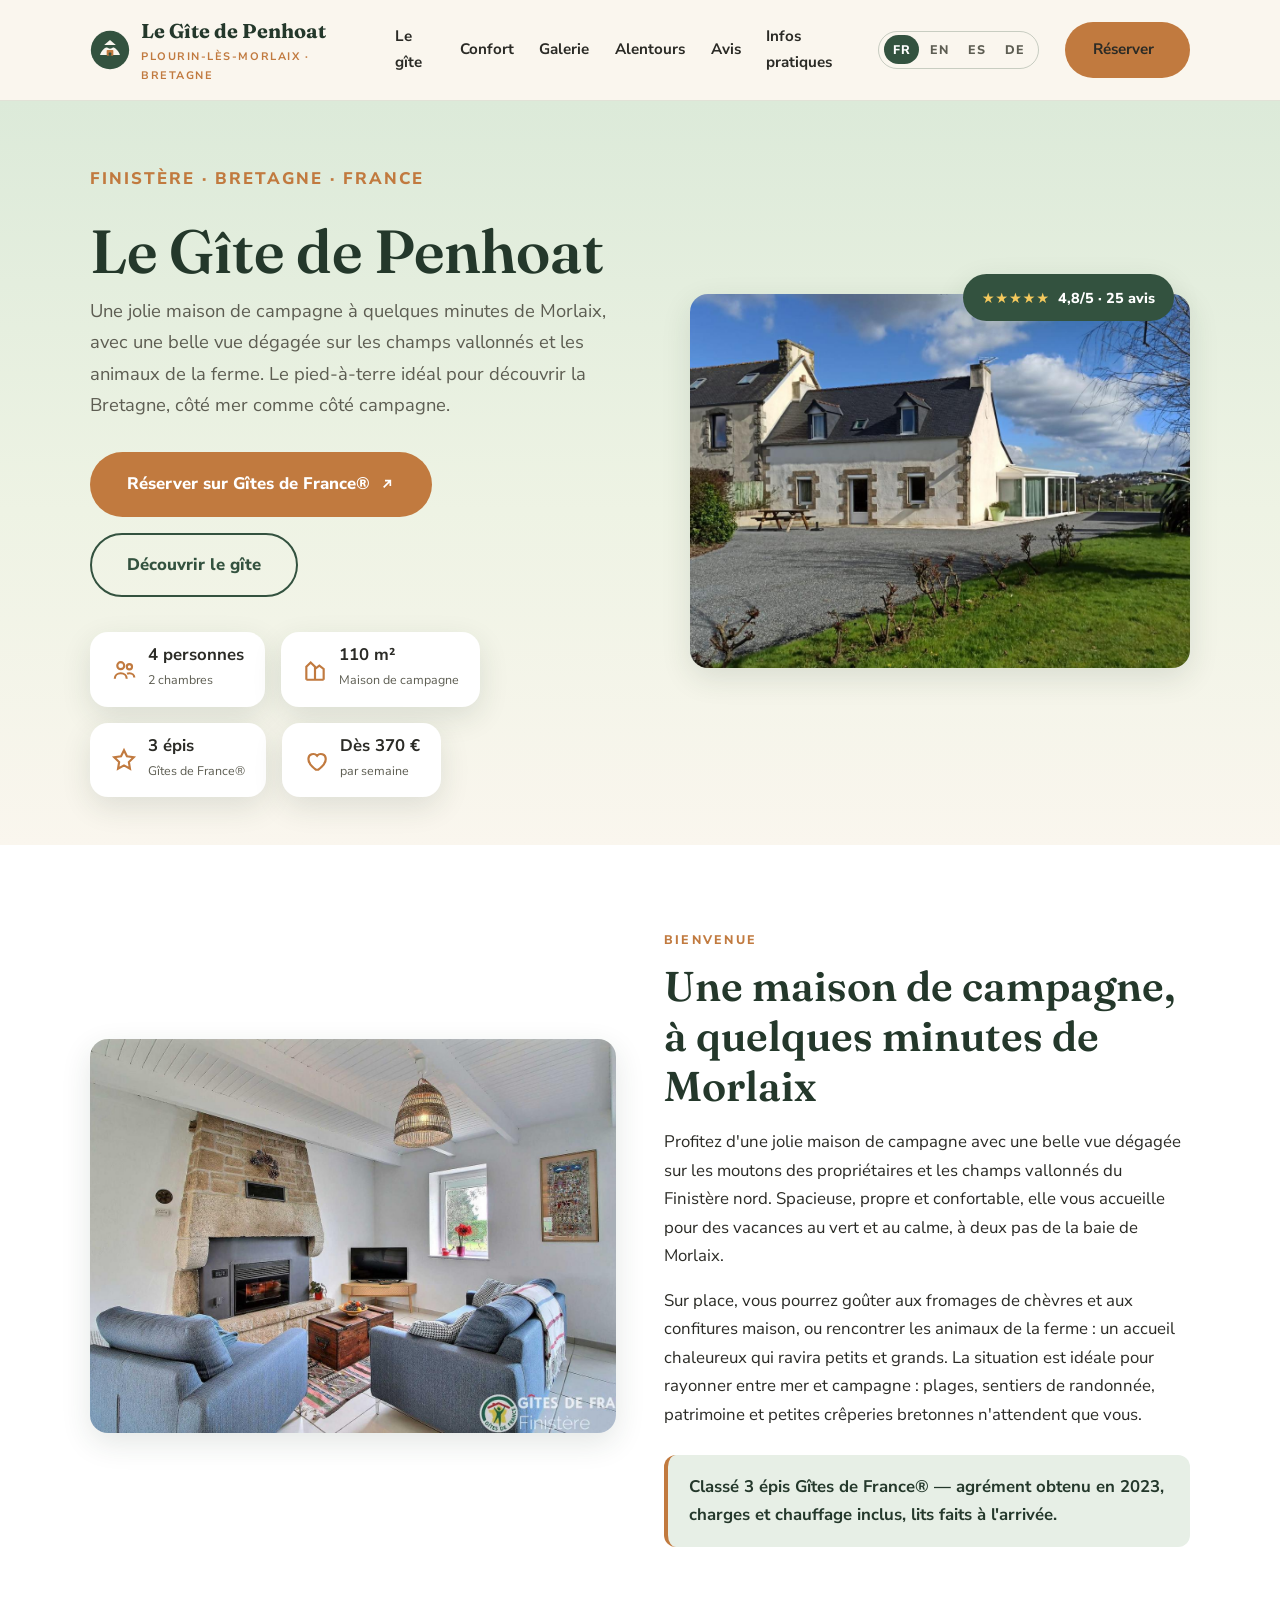
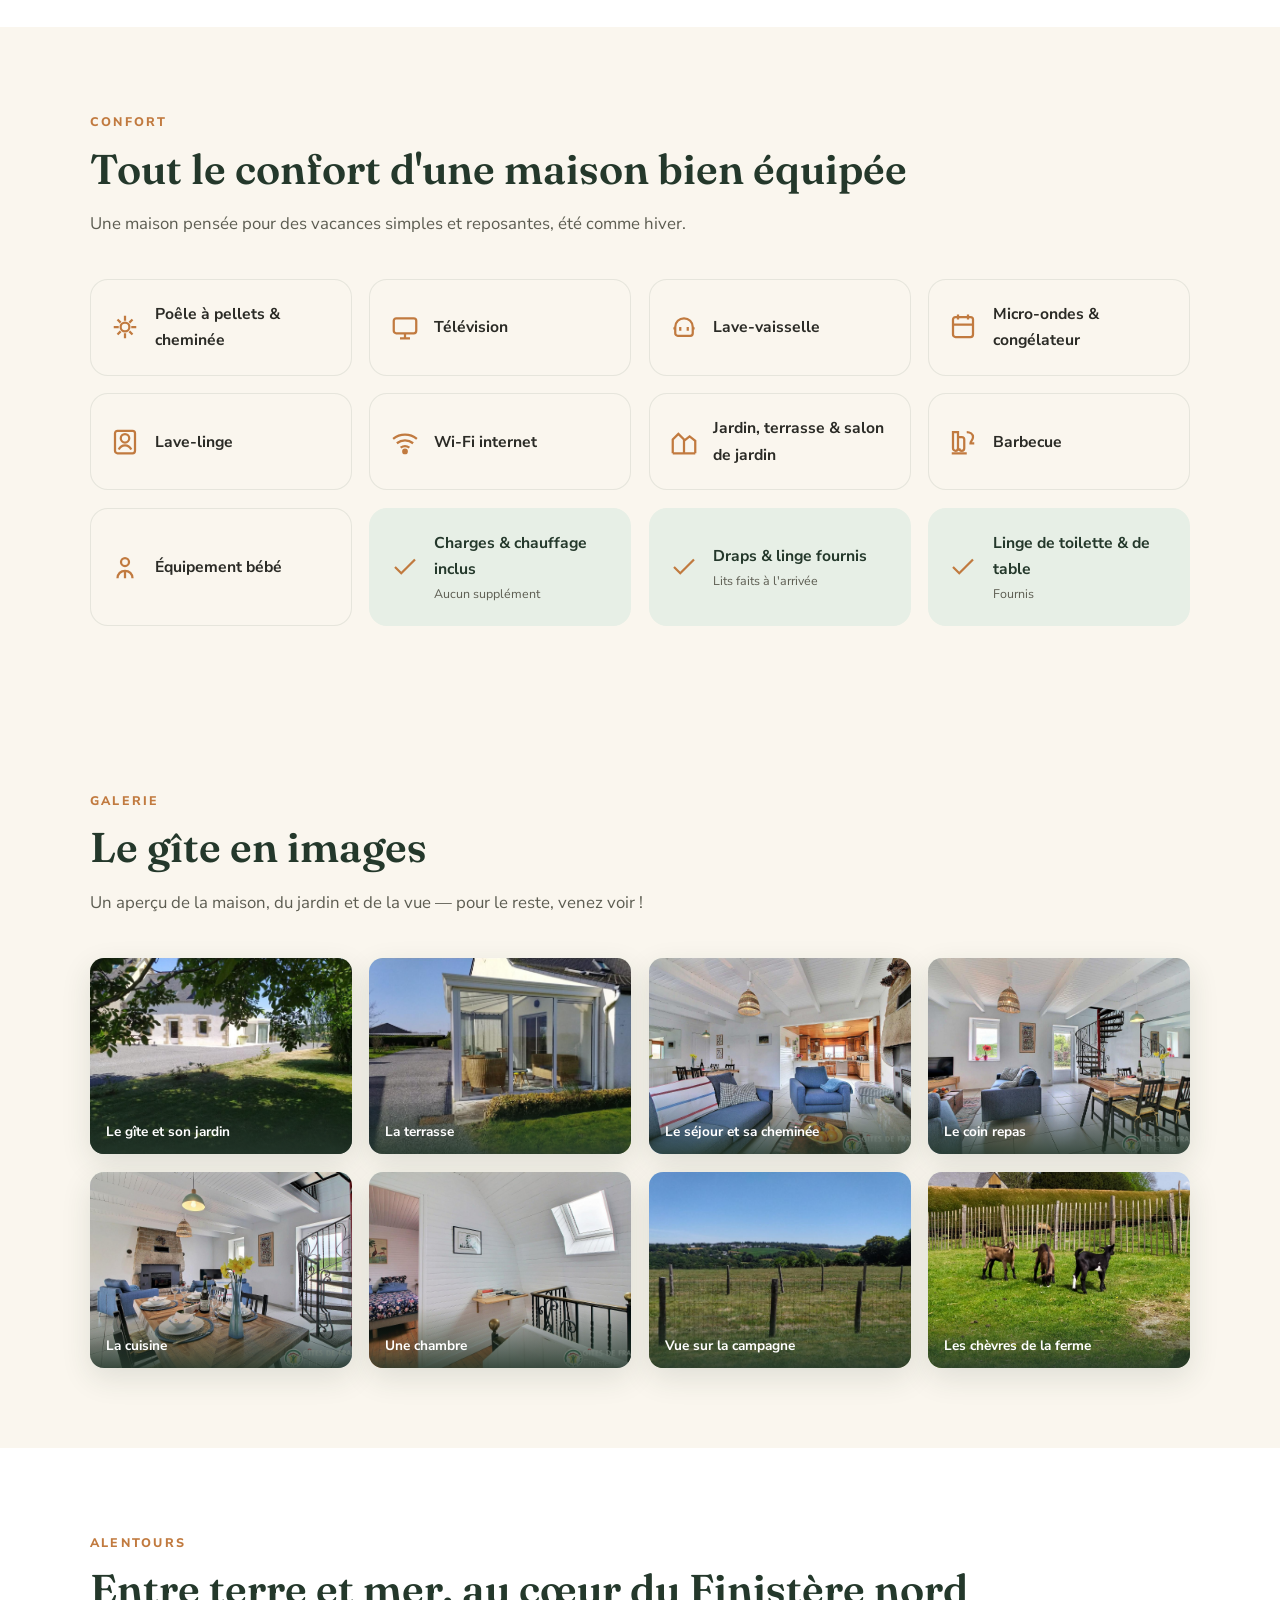
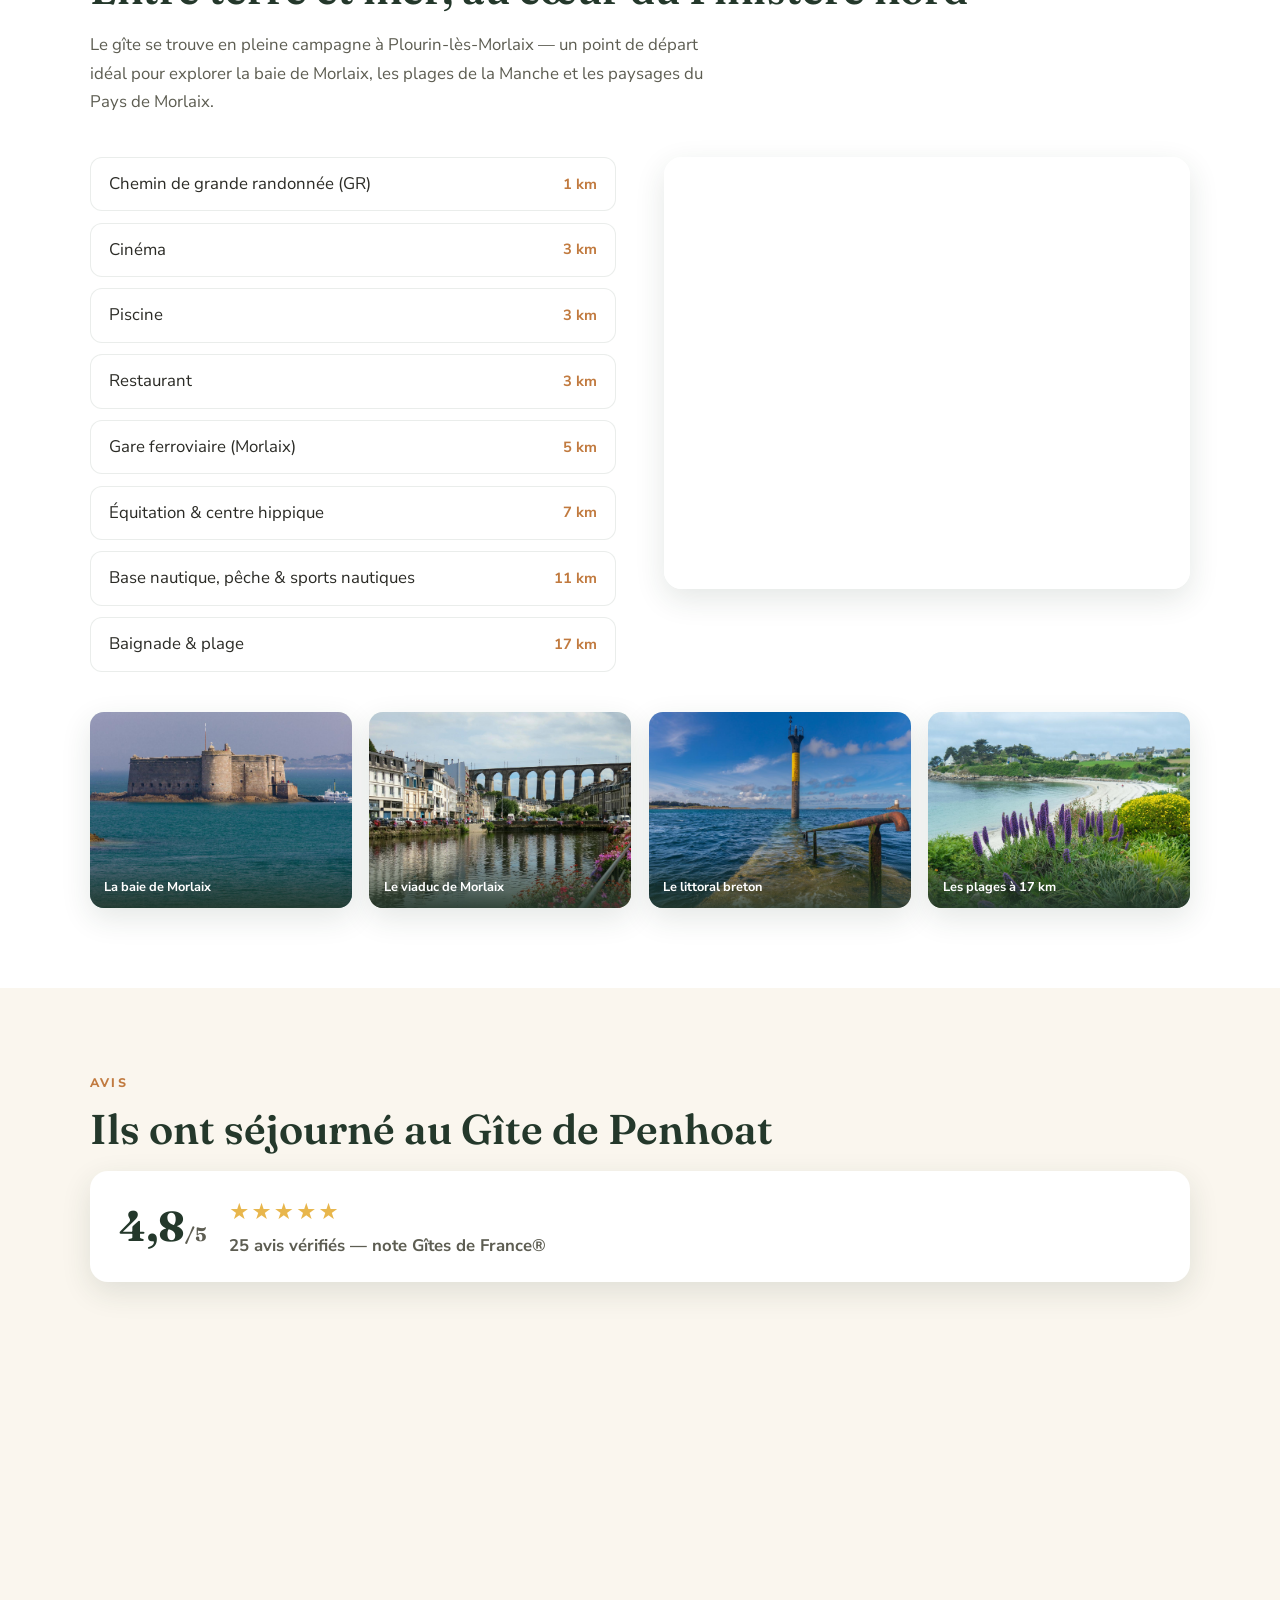
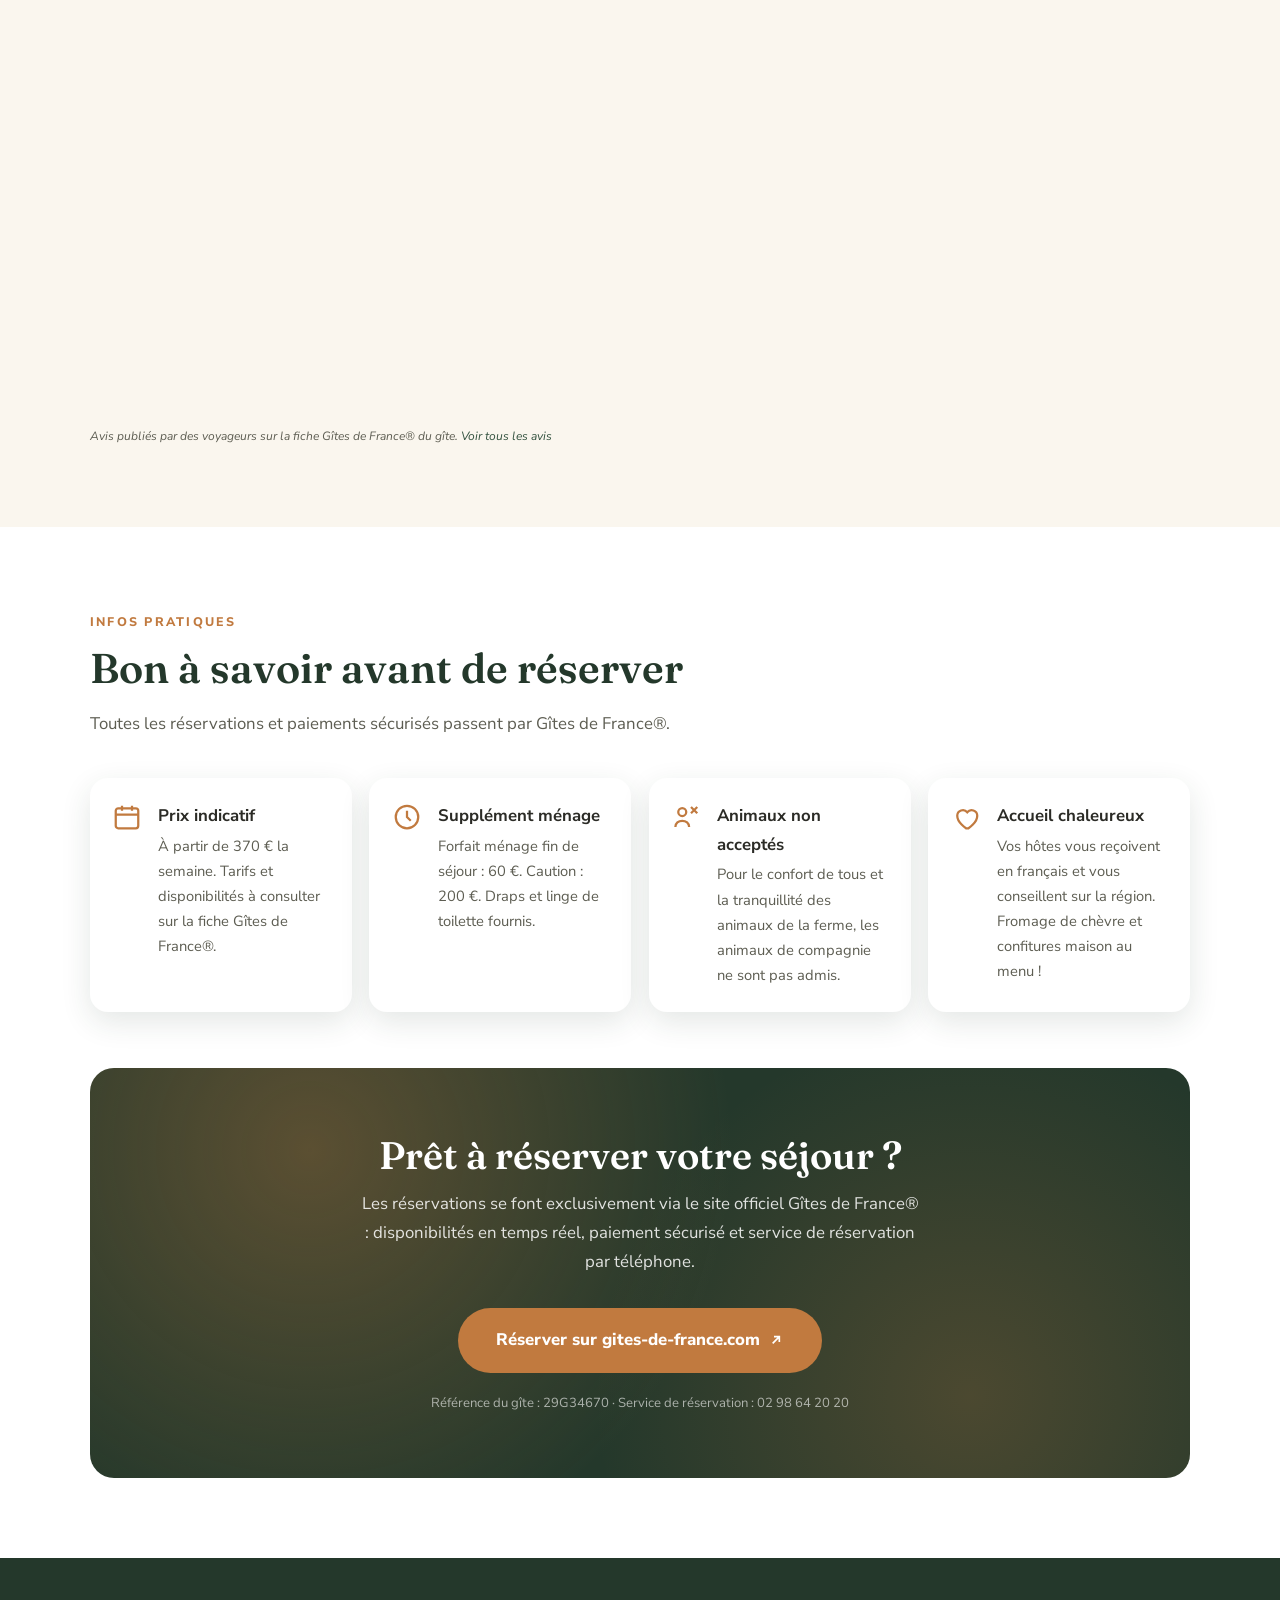
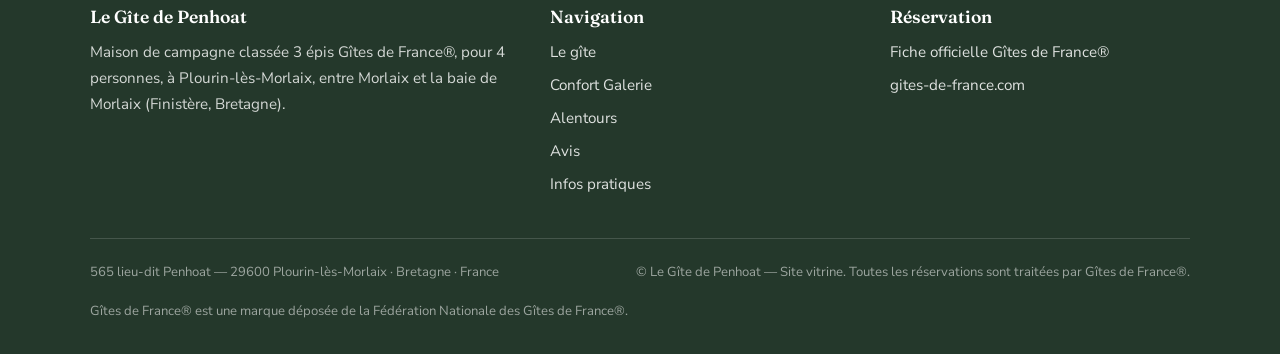
==== commit bc1de045: "Visionneuse : navigation avec flèches clavier et boutons ; retrait mention exploitation agricole Co-" ====
--- a/index.html
+++ b/index.html
@@ -241,7 +241,7 @@
         <span class="section__eyebrow">Alentours</span>
         <h2 class="section__title">Entre terre et mer, au cœur du Finistère nord</h2>
         <p class="section__intro">
-          Le gîte se trouve en pleine campagne, sur une exploitation agricole, à Plourin-lès-Morlaix —
+          Le gîte se trouve en pleine campagne à Plourin-lès-Morlaix —
           un point de départ idéal pour explorer la baie de Morlaix, les plages de la Manche et les
           paysages du Pays de Morlaix.
         </p>
@@ -260,7 +260,7 @@
           <div class="map-frame reveal">
             <iframe
               title="Carte : Plourin-lès-Morlaix, Finistère"
-              src="https://www.openstreetmap.org/export/embed.html?bbox=-3.8150%2C48.5450%2C-3.7850%2C48.5650&amp;layer=mapnik&amp;marker=48.5550%2C-3.7995"
+              src="https://www.openstreetmap.org/export/embed.html?bbox=-3.8062%2C48.5505%2C-3.7922%2C48.5605&amp;layer=mapnik&amp;marker=48.555528%2C-3.799222"
               loading="lazy"
               referrerpolicy="no-referrer-when-downgrade"></iframe>
           </div>
--- a/assets/css/style.css
+++ b/assets/css/style.css
@@ -1044,3 +1044,52 @@
     grid-template-columns: repeat(2, 1fr);
   }
 }
+
+/* Navigation de la visionneuse */
+.lightbox__nav {
+  position: absolute;
+  top: 50%;
+  transform: translateY(-50%);
+  background: rgba(255, 255, 255, 0.12);
+  border: 2px solid rgba(255, 255, 255, 0.55);
+  color: var(--white);
+  font-size: 1.5rem;
+  font-weight: 800;
+  line-height: 1;
+  border-radius: 999px;
+  width: 52px;
+  height: 52px;
+  cursor: pointer;
+  transition: background 0.2s;
+}
+
+.lightbox__nav:hover {
+  background: rgba(255, 255, 255, 0.28);
+}
+
+.lightbox__nav--prev {
+  left: 1.2rem;
+}
+
+.lightbox__nav--next {
+  right: 1.2rem;
+}
+
+.lightbox__counter {
+  position: absolute;
+  top: 1.6rem;
+  left: 1.6rem;
+  color: rgba(255, 255, 255, 0.85);
+  font-weight: 800;
+  font-size: 0.95rem;
+}
+
+@media (max-width: 600px) {
+  .lightbox__nav {
+    width: 42px;
+    height: 42px;
+    font-size: 1.15rem;
+  }
+  .lightbox__nav--prev { left: 0.6rem; }
+  .lightbox__nav--next { right: 0.6rem; }
+}
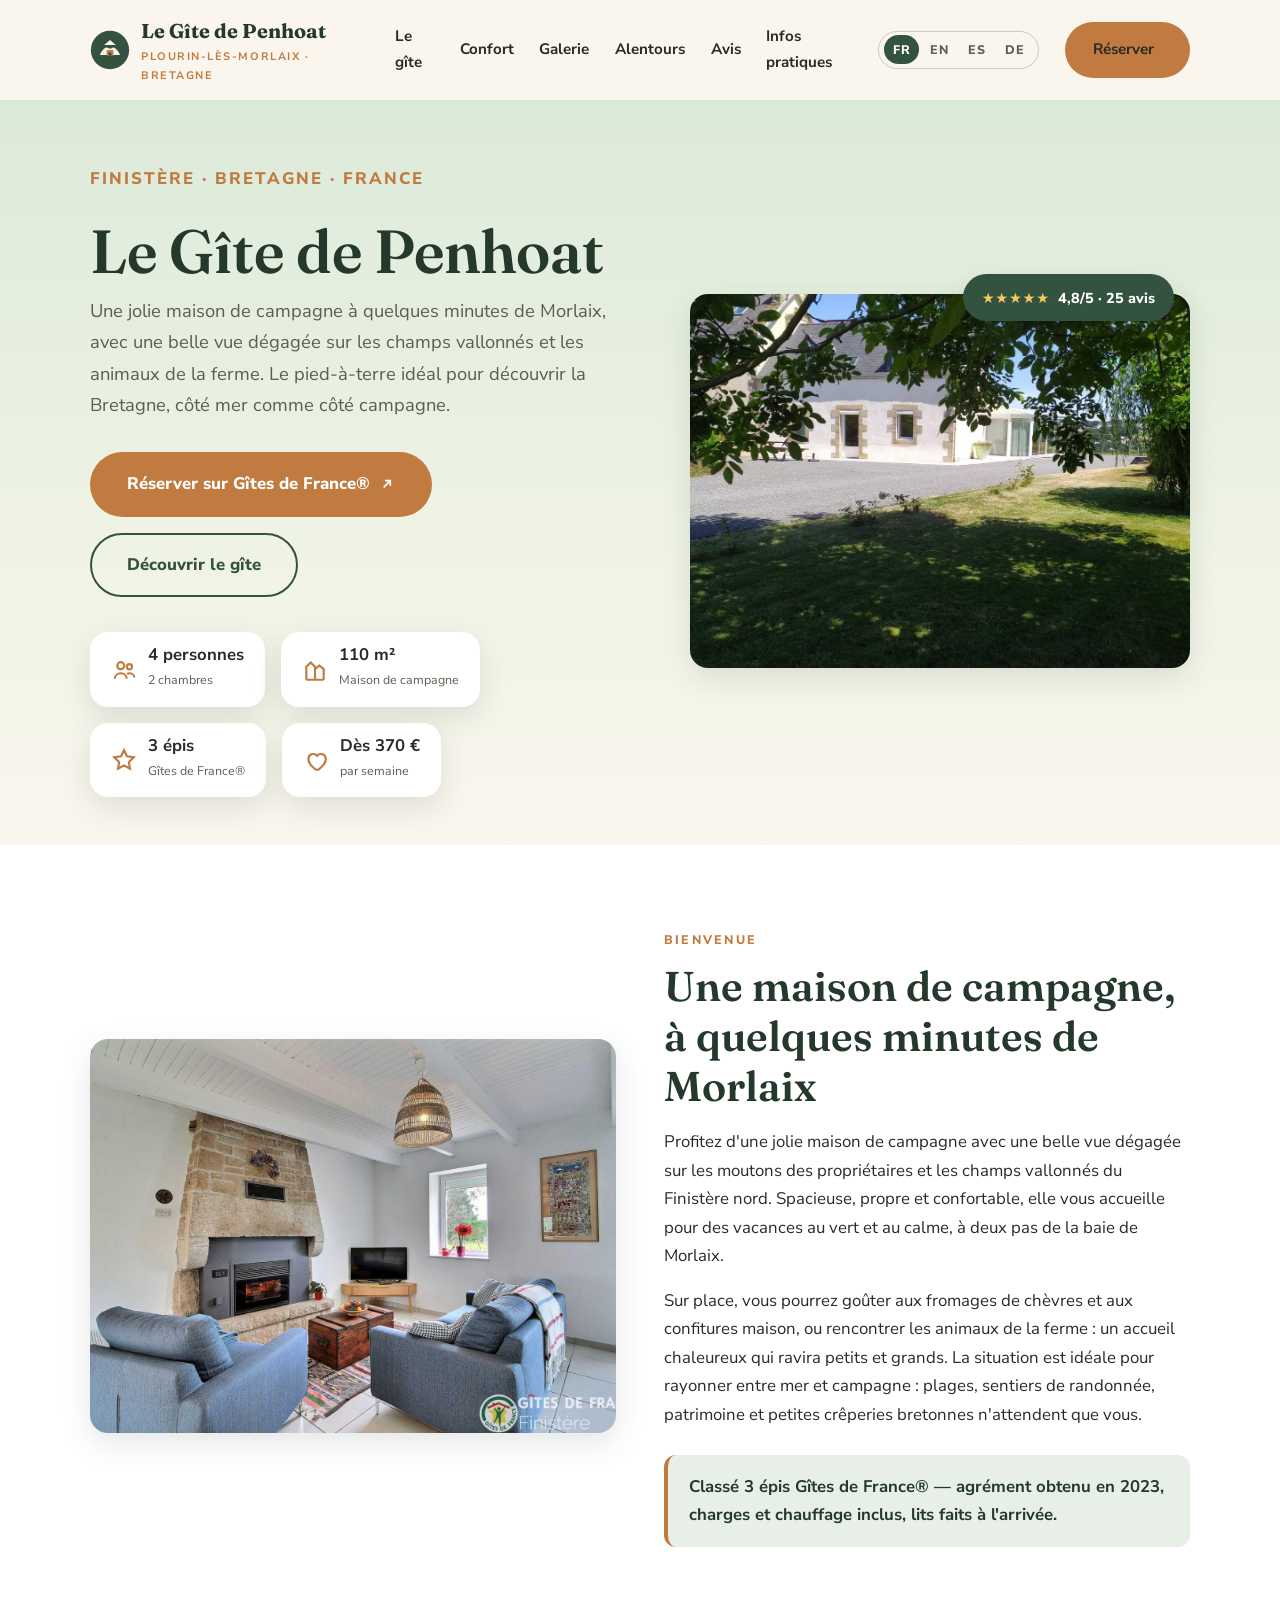
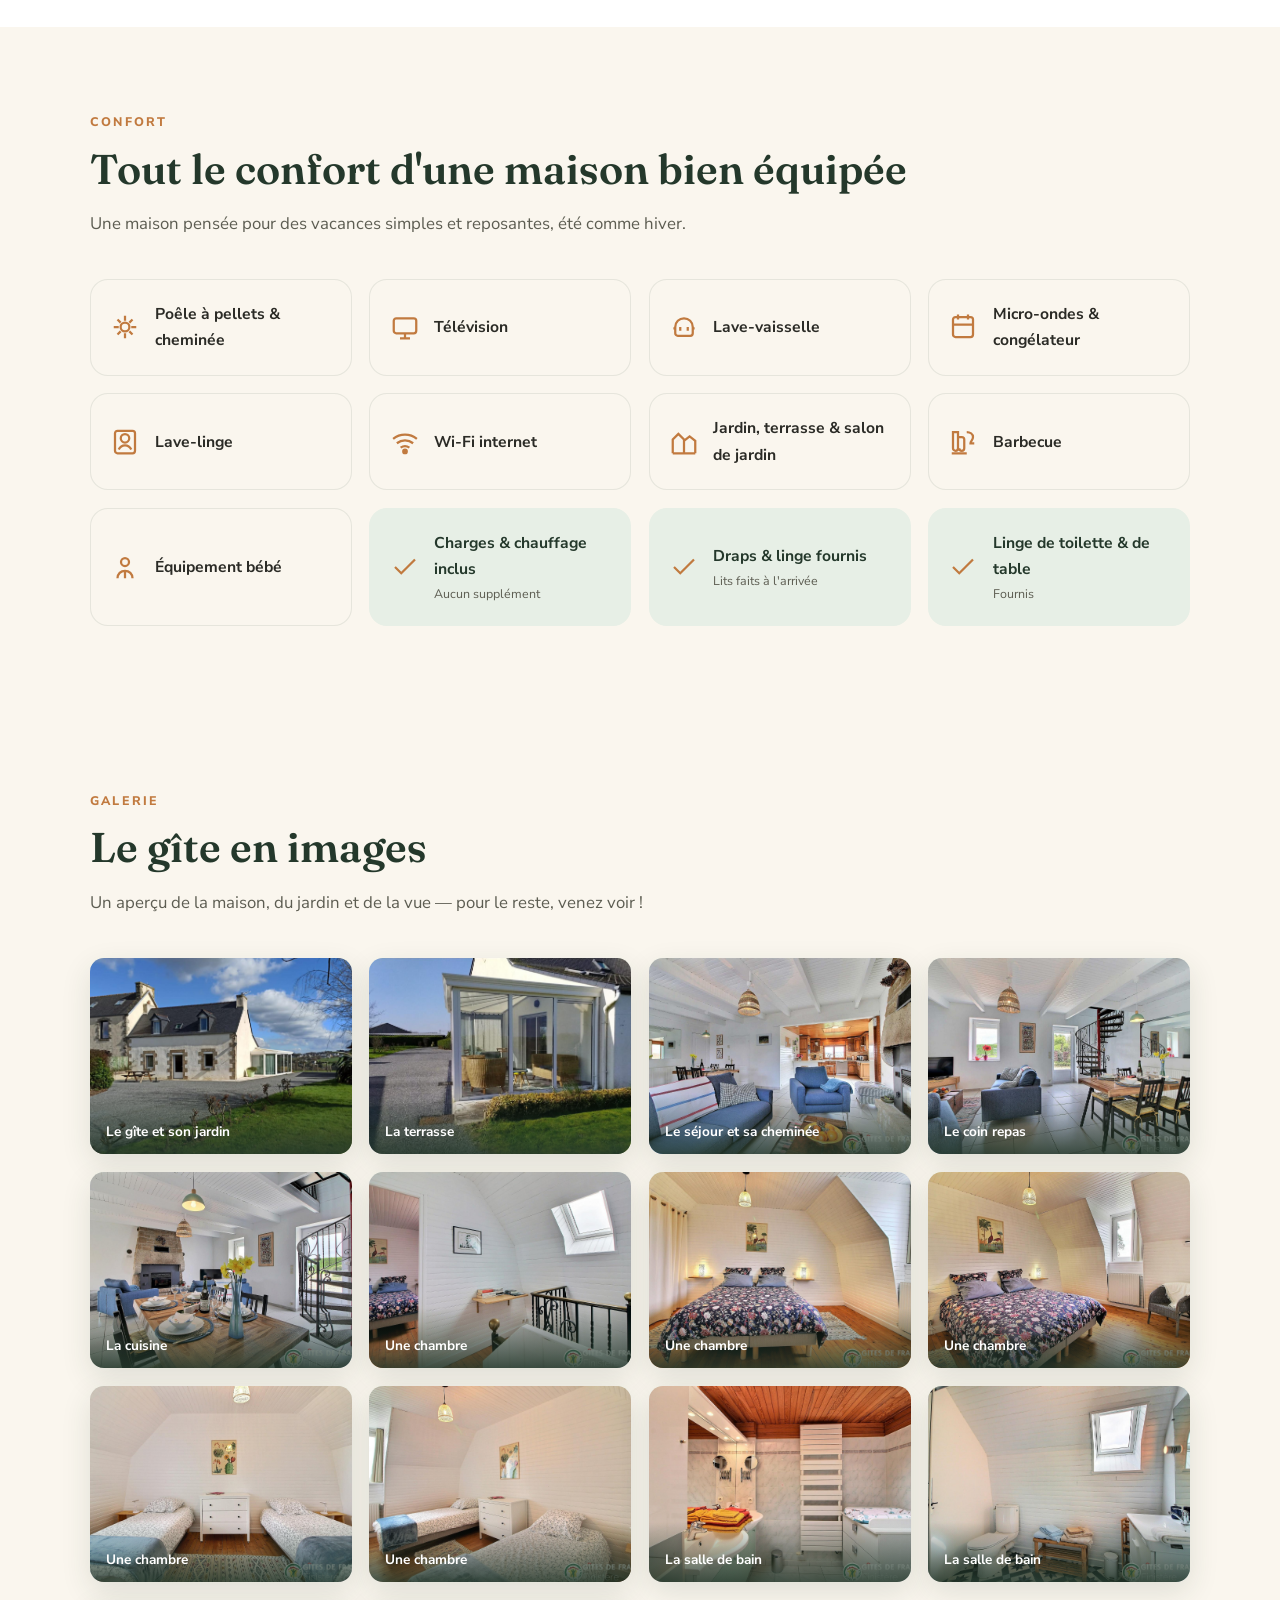
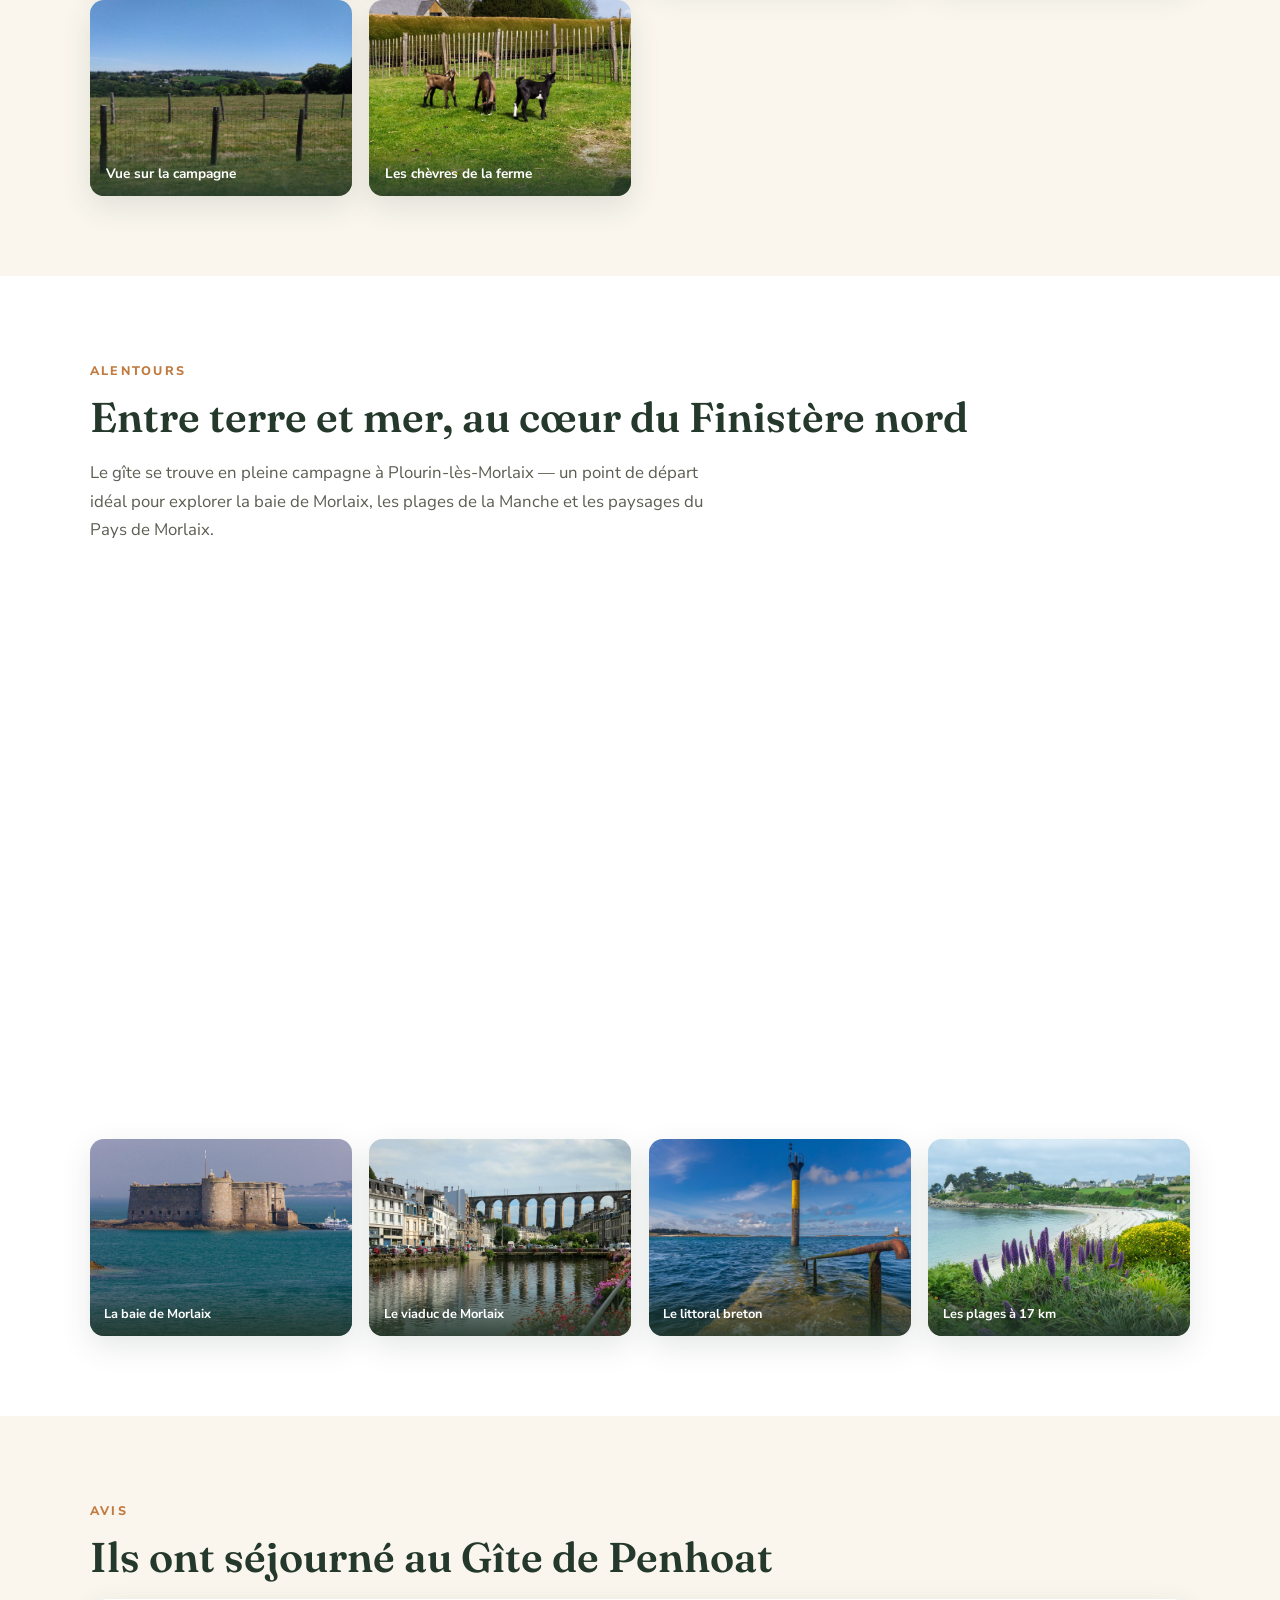
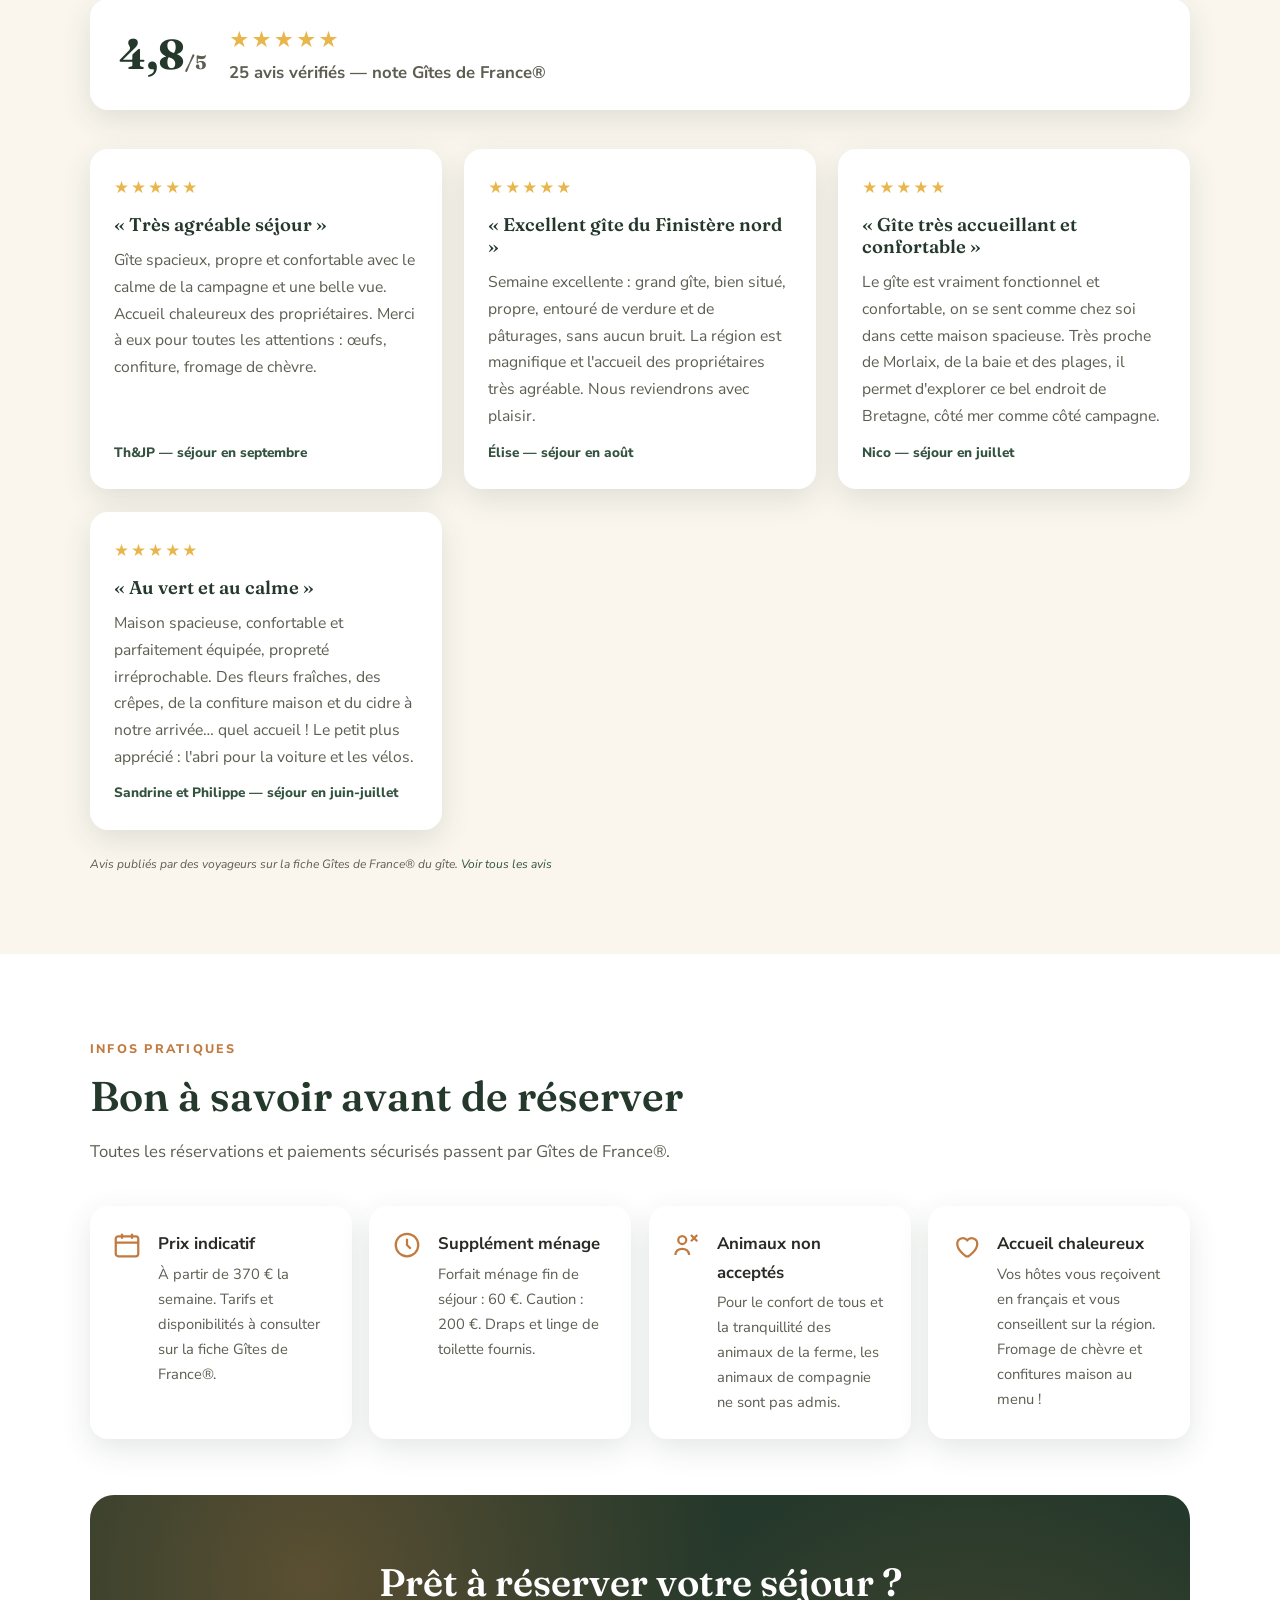
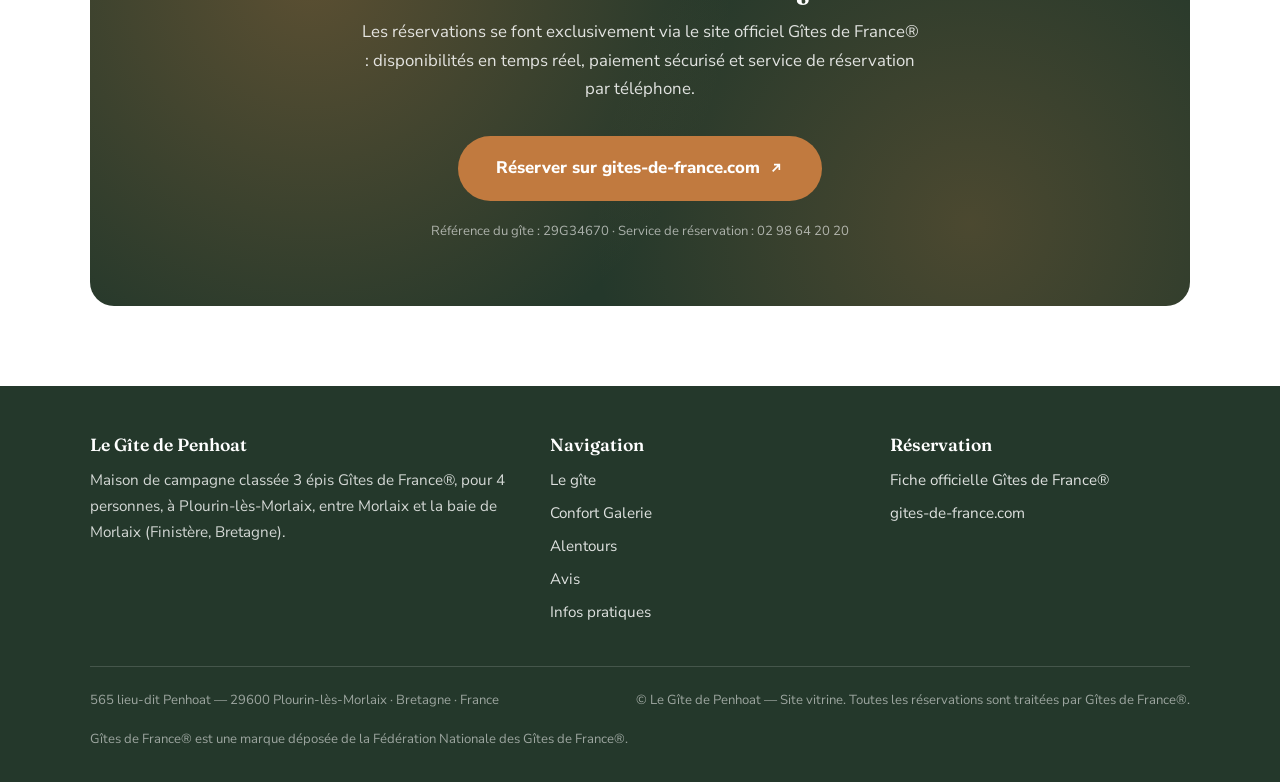
==== commit 44d9d8d1: "Galerie élargie (14 photos : chambres et salles de bain) et photo principale remplacée par le gîte e" ====
--- a/index.html
+++ b/index.html
@@ -97,7 +97,7 @@
 
         <div class="hero__visual">
           <div class="hero__badge"><span class="stars">★★★★★</span> 4,8/5 · 25 avis</div>
-          <img class="hero-photo" src="assets/img/445331-2_29G34670_da28d4f0a7532b4d40dcc97918d48cba.jpg" alt="Le Gîte de Penhoat, maison de campagne avec son jardin à Plourin-lès-Morlaix">
+          <img class="hero-photo" src="assets/img/445331-1_29G34670_a1877a1d95632f9aefab406850487352.jpg" alt="Le Gîte de Penhoat, maison de campagne avec son jardin à Plourin-lès-Morlaix">
         </div>
       </div>
     </section>
@@ -200,7 +200,7 @@
         <p class="section__intro">Un aperçu de la maison, du jardin et de la vue — pour le reste, venez voir !</p>
         <div class="gallery">
           <figure class="gallery__item reveal">
-            <img src="assets/img/445331-1_29G34670_a1877a1d95632f9aefab406850487352.jpg" loading="lazy" alt="Le gîte et son jardin">
+            <img src="assets/img/445331-2_29G34670_da28d4f0a7532b4d40dcc97918d48cba.jpg" loading="lazy" alt="Le gîte et son jardin">
             <figcaption>Le gîte et son jardin</figcaption>
           </figure>
           <figure class="gallery__item reveal">
@@ -222,6 +222,30 @@
           <figure class="gallery__item reveal">
             <img src="assets/img/445331-14_29G34670_b9786c7bd0013a84ef10a09757c6bcb8.jpg" loading="lazy" alt="Une chambre">
             <figcaption>Une chambre</figcaption>
+          </figure>
+          <figure class="gallery__item reveal">
+            <img src="assets/img/445331-15_29G34670_1e03e9a22f0e5697ab7eda43cec6d038.jpg" loading="lazy" alt="Une chambre">
+            <figcaption>Une chambre</figcaption>
+          </figure>
+          <figure class="gallery__item reveal">
+            <img src="assets/img/445331-16_29G34670_568c3ac12731eb76797459ec7dfb73cf.jpg" loading="lazy" alt="Une chambre">
+            <figcaption>Une chambre</figcaption>
+          </figure>
+          <figure class="gallery__item reveal">
+            <img src="assets/img/445331-18_29G34670_19d5291e33ceb8896a63a41d432e37ff.jpg" loading="lazy" alt="Une chambre">
+            <figcaption>Une chambre</figcaption>
+          </figure>
+          <figure class="gallery__item reveal">
+            <img src="assets/img/445331-19_29G34670_880293424aead9f3c84e0905d61178b4.jpg" loading="lazy" alt="Une chambre">
+            <figcaption>Une chambre</figcaption>
+          </figure>
+          <figure class="gallery__item reveal">
+            <img src="assets/img/445331-13_29G34670_a7401d60c7ffd1bef7b037bb3b6a6e87.jpg" loading="lazy" alt="La salle de bain">
+            <figcaption>La salle de bain</figcaption>
+          </figure>
+          <figure class="gallery__item reveal">
+            <img src="assets/img/445331-17_29G34670_644e4f74867e7bfef6c792153294c2b8.jpg" loading="lazy" alt="La salle de bain">
+            <figcaption>La salle de bain</figcaption>
           </figure>
           <figure class="gallery__item reveal">
             <img src="assets/img/445331-6_29G34670_59c07fe735e6522c13b8f55d4693563a.jpg" loading="lazy" alt="Vue sur la campagne">
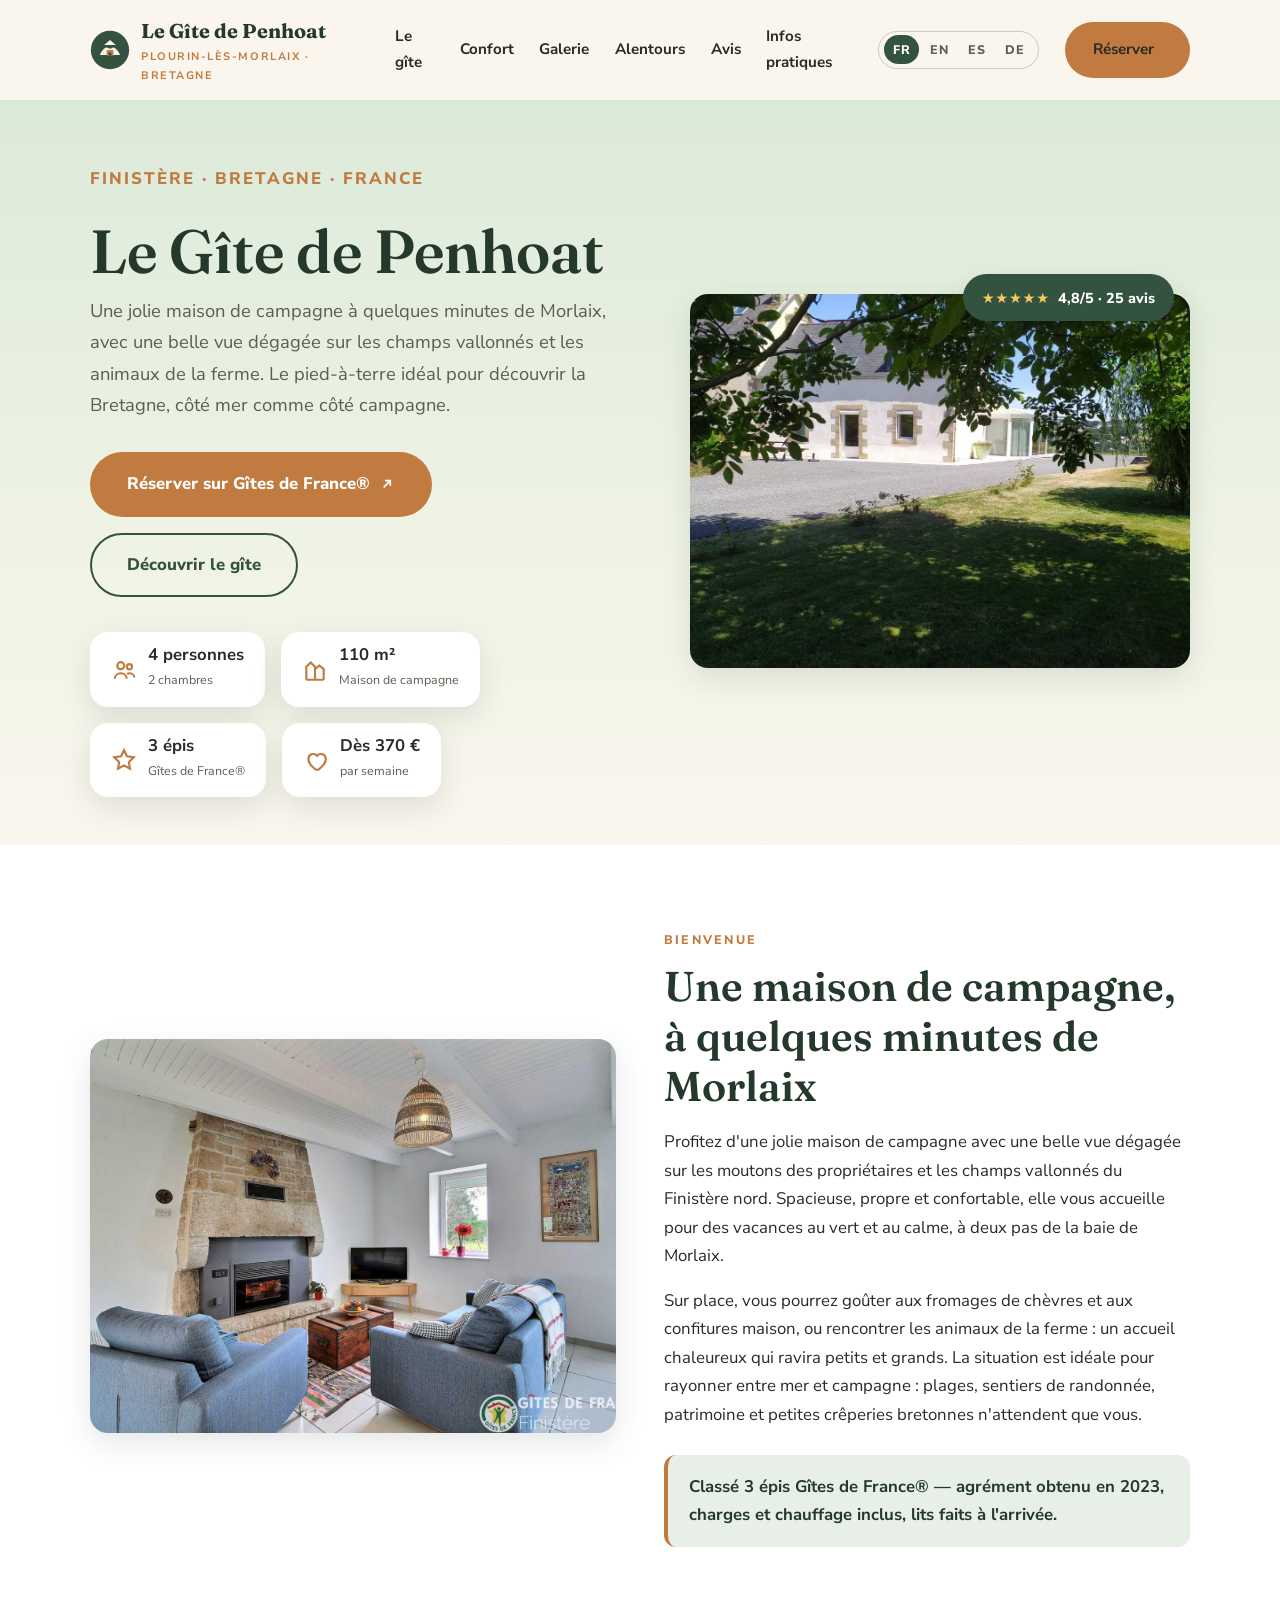
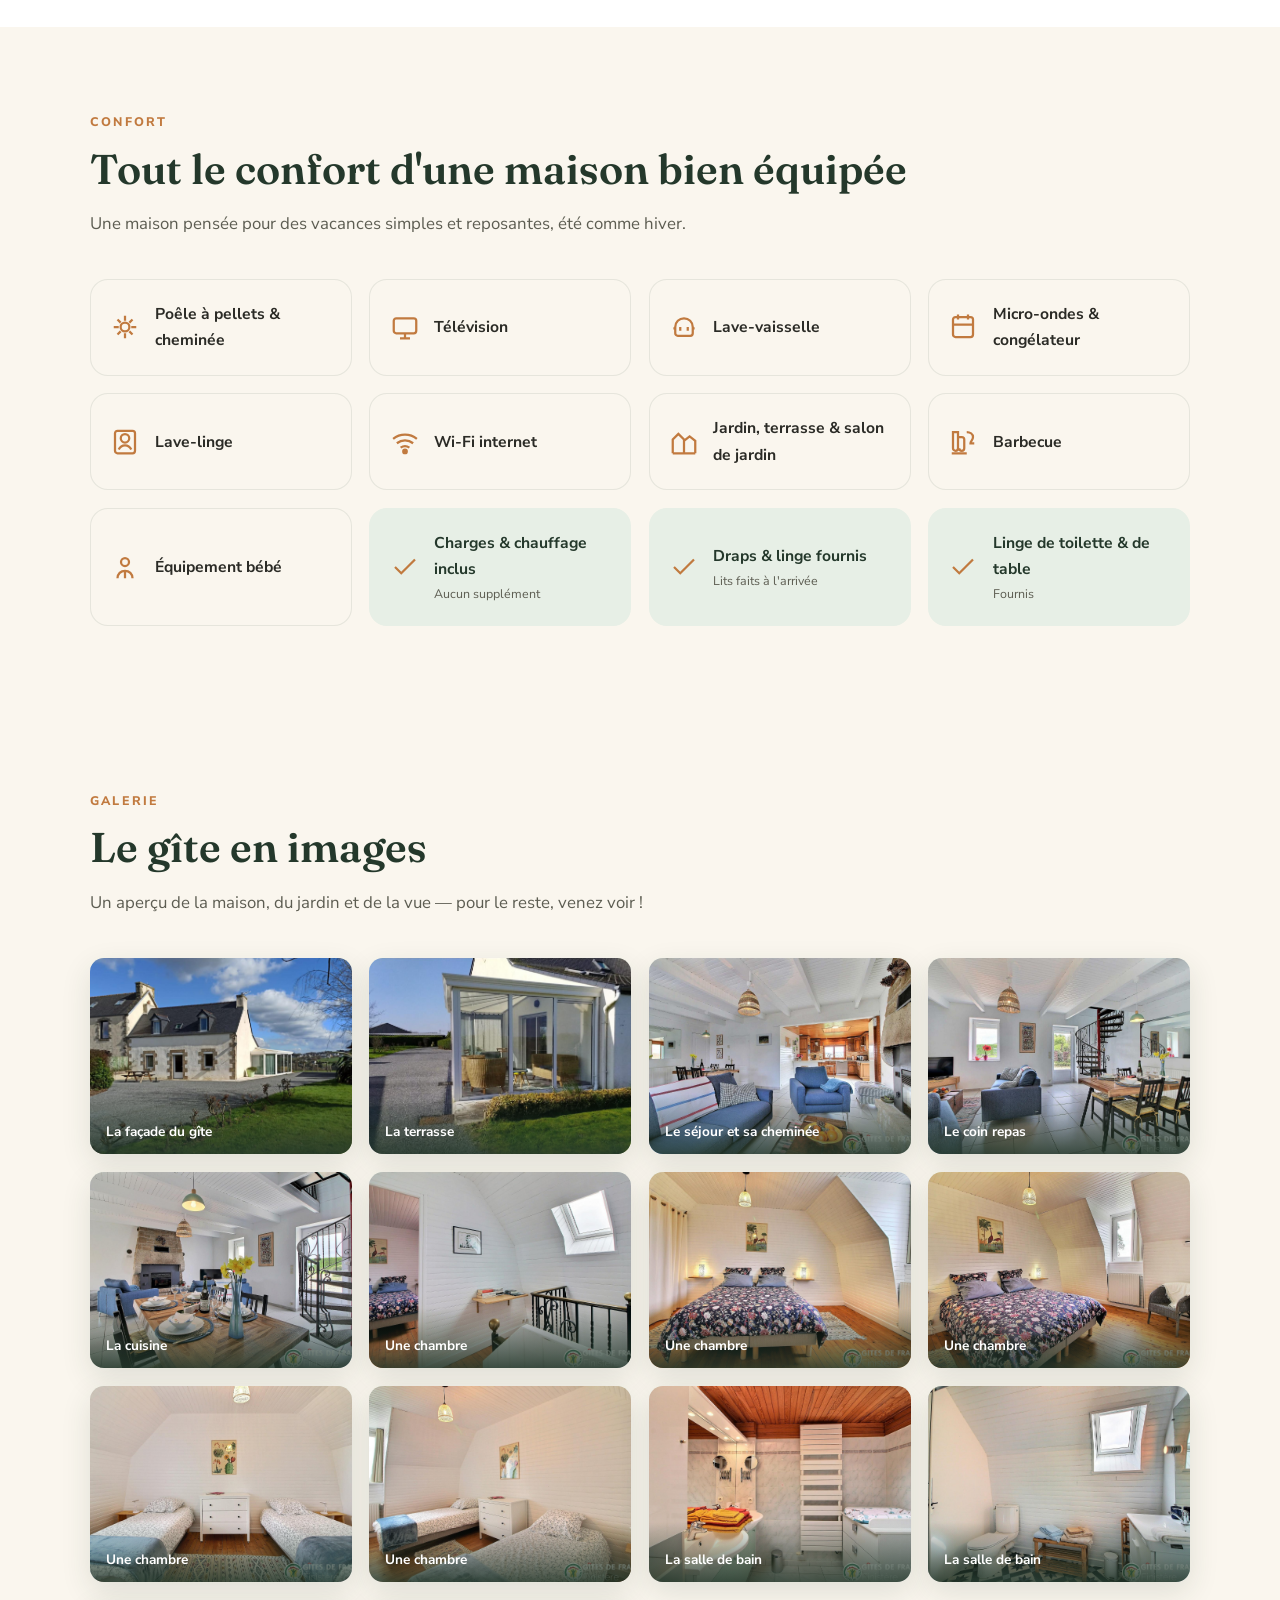
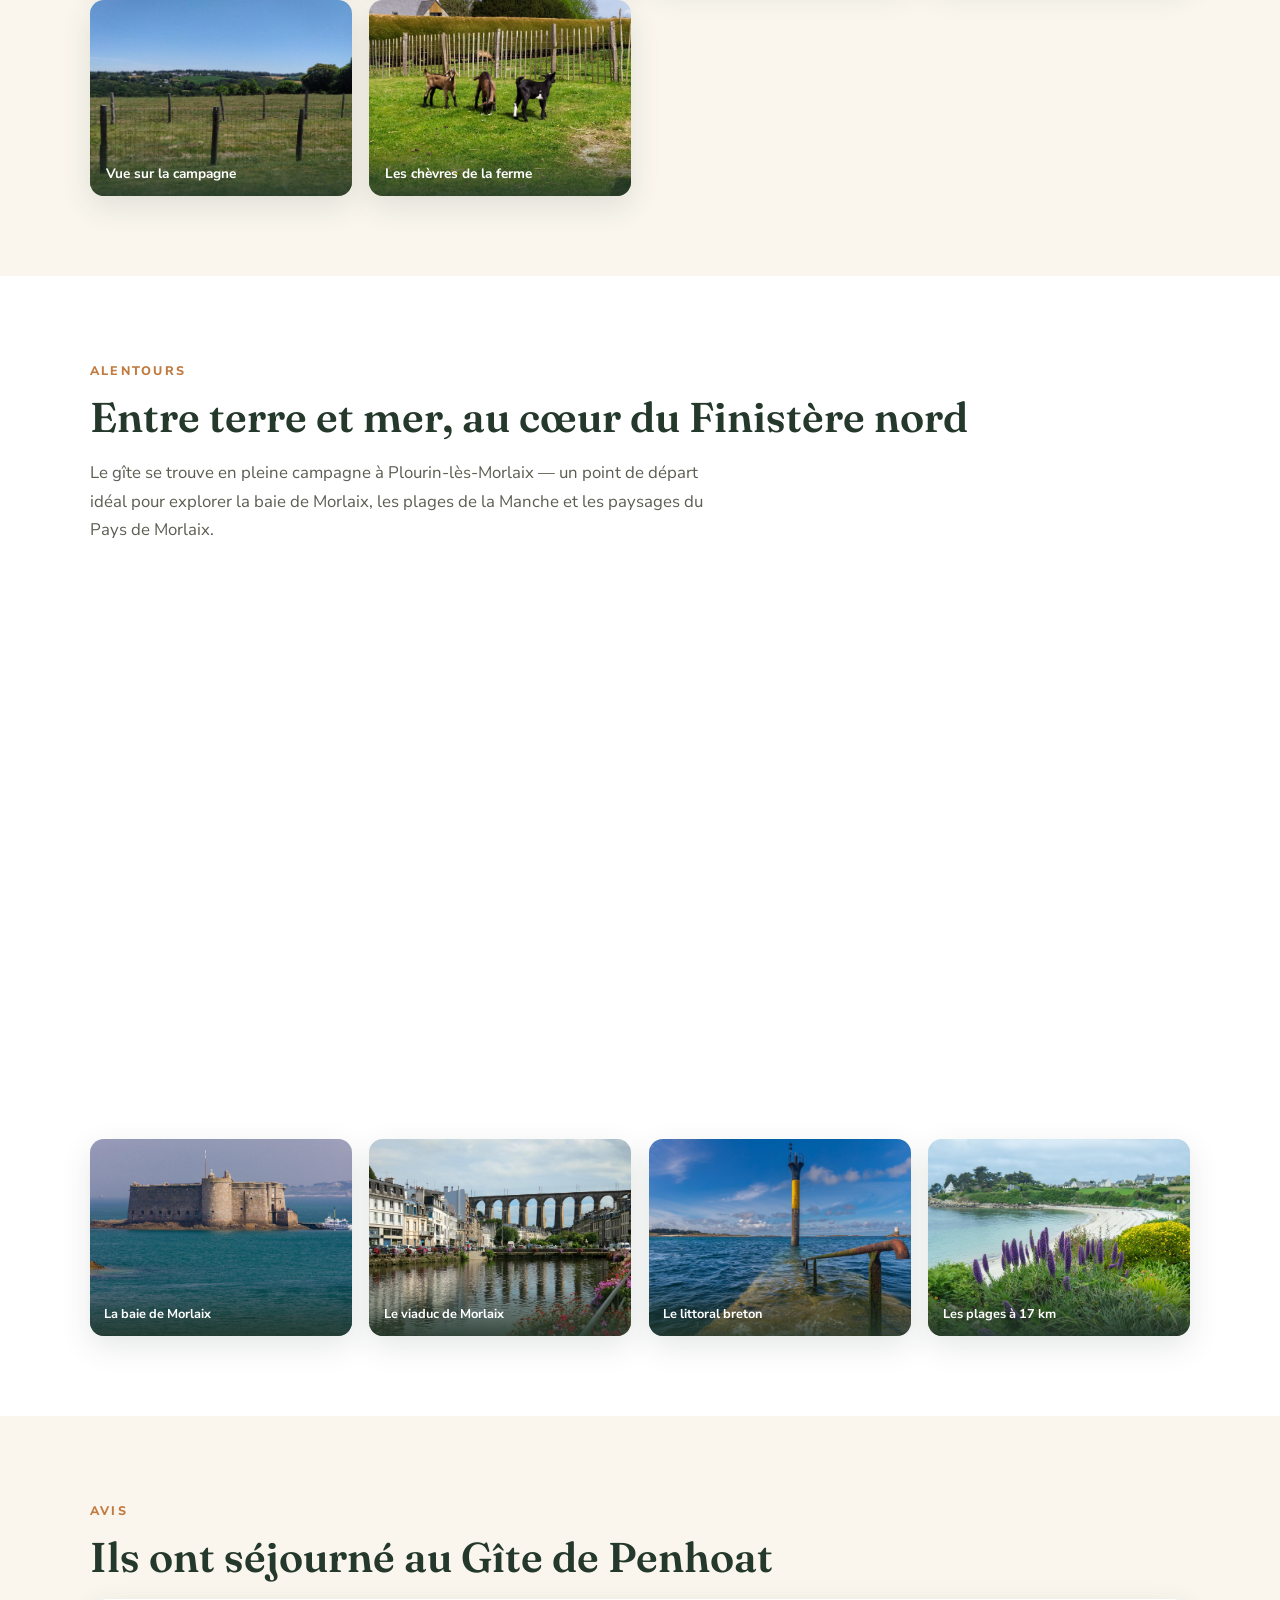
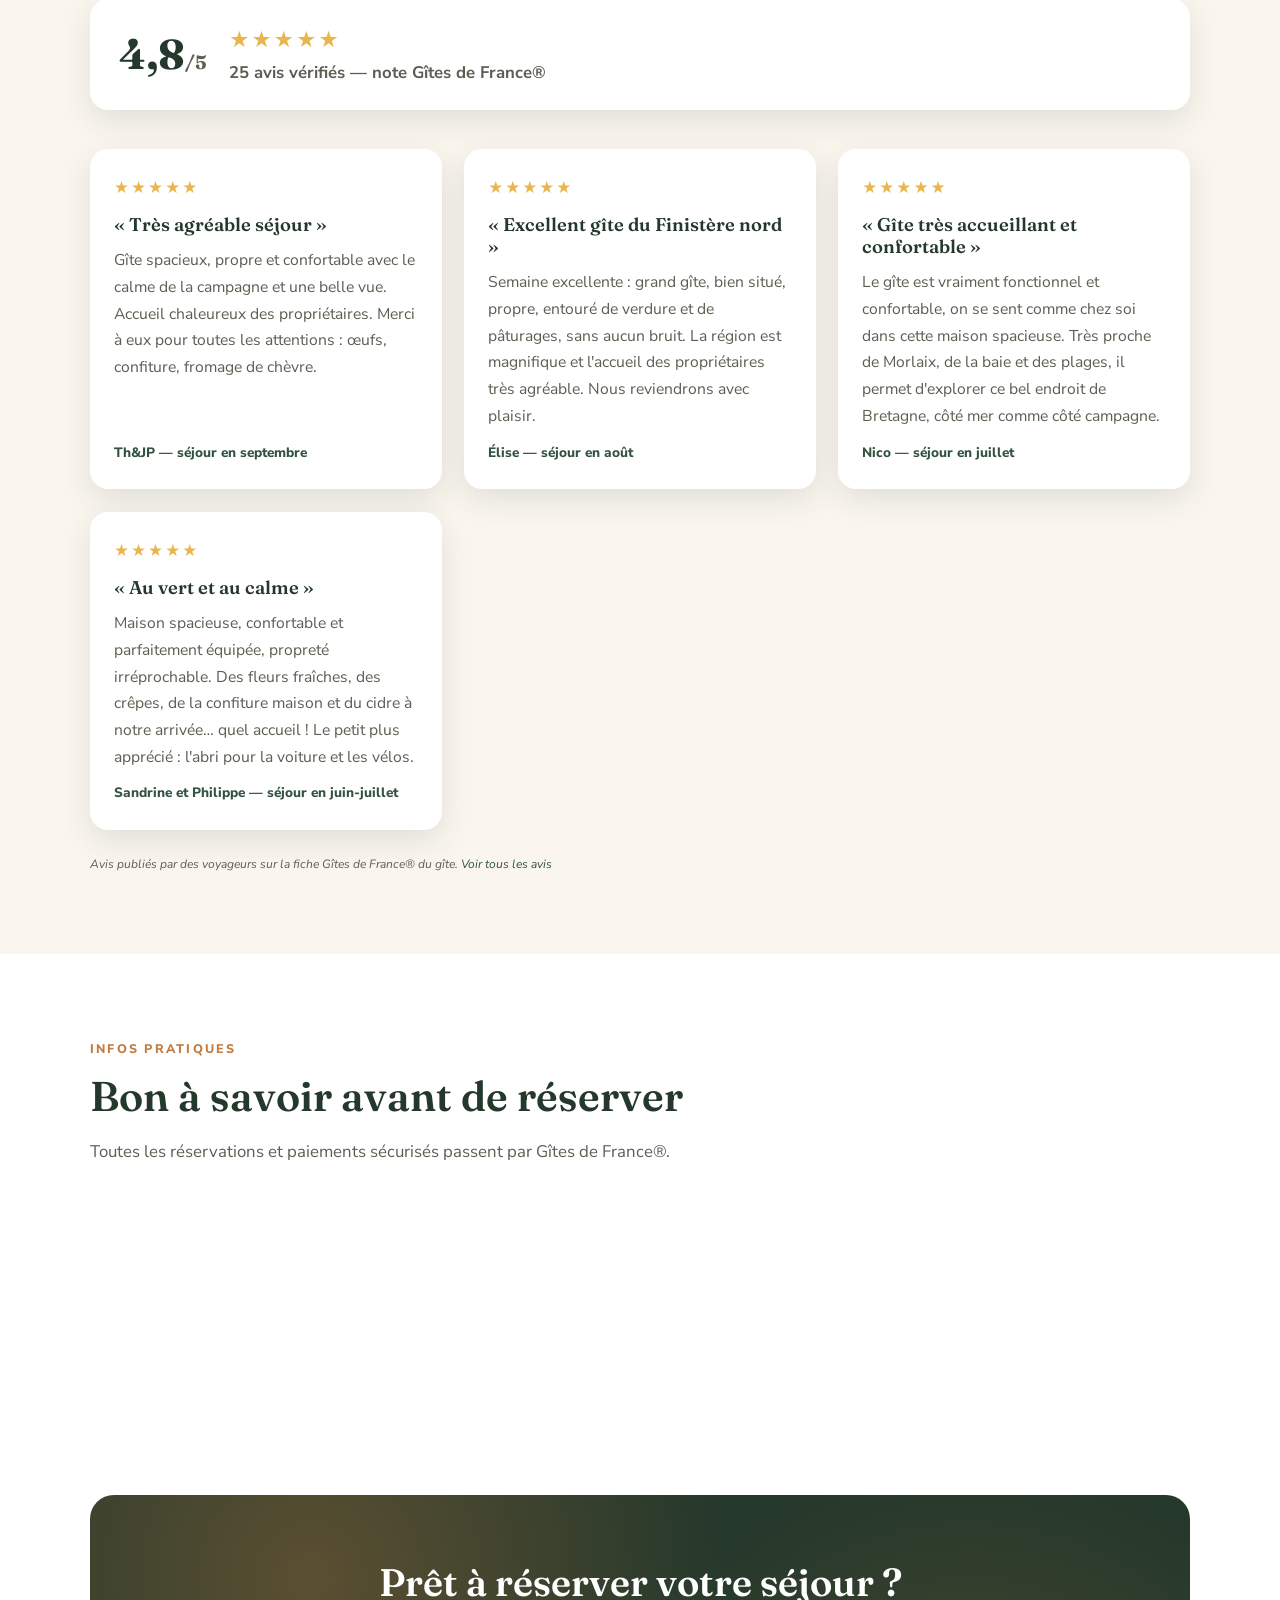
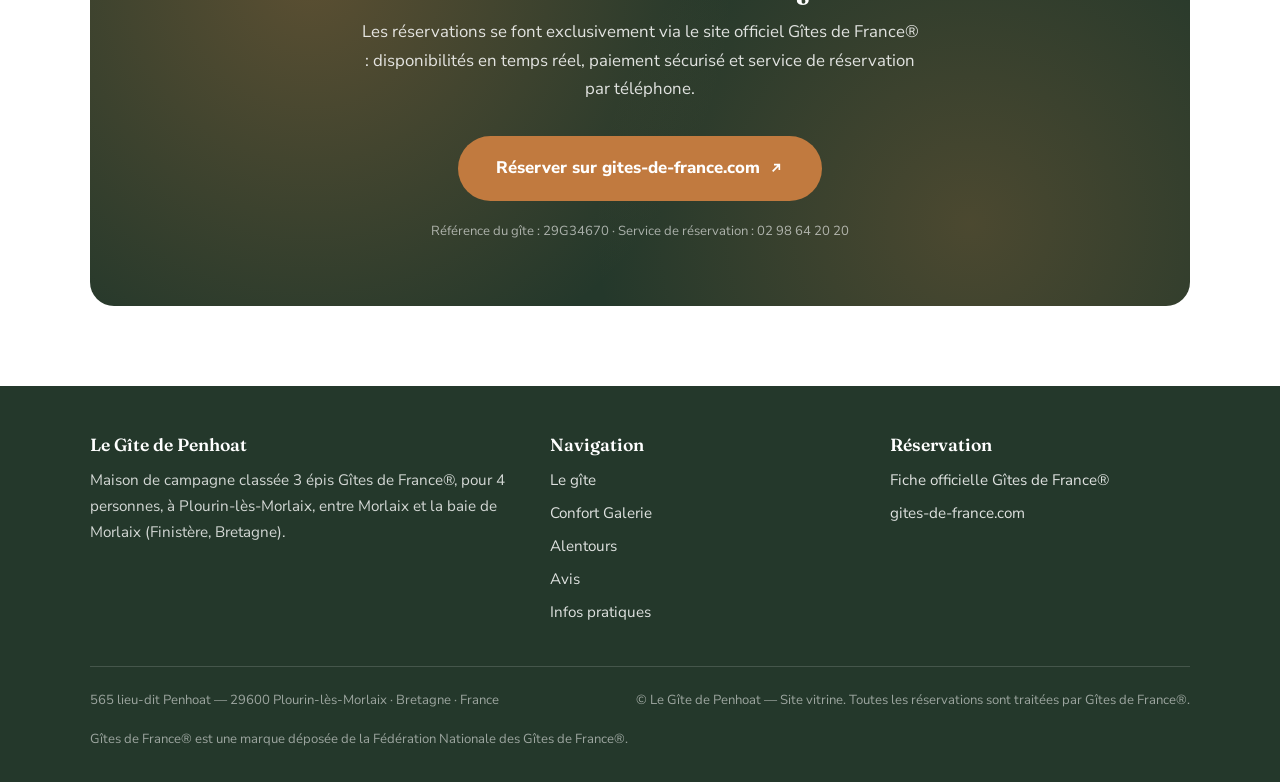
==== commit 8cdecbb0: "Légende distincte pour la photo de façade en galerie Co-authored-by: arml-oss <arml-oss@users.norepl" ====
--- a/index.html
+++ b/index.html
@@ -200,8 +200,8 @@
         <p class="section__intro">Un aperçu de la maison, du jardin et de la vue — pour le reste, venez voir !</p>
         <div class="gallery">
           <figure class="gallery__item reveal">
-            <img src="assets/img/445331-2_29G34670_da28d4f0a7532b4d40dcc97918d48cba.jpg" loading="lazy" alt="Le gîte et son jardin">
-            <figcaption>Le gîte et son jardin</figcaption>
+            <img src="assets/img/445331-2_29G34670_da28d4f0a7532b4d40dcc97918d48cba.jpg" loading="lazy" alt="La façade du gîte">
+            <figcaption>La façade du gîte</figcaption>
           </figure>
           <figure class="gallery__item reveal">
             <img src="assets/img/445331-4_29G34670_3af0cc1334cf83dcc9104acedd21a04a.jpg" loading="lazy" alt="La terrasse">
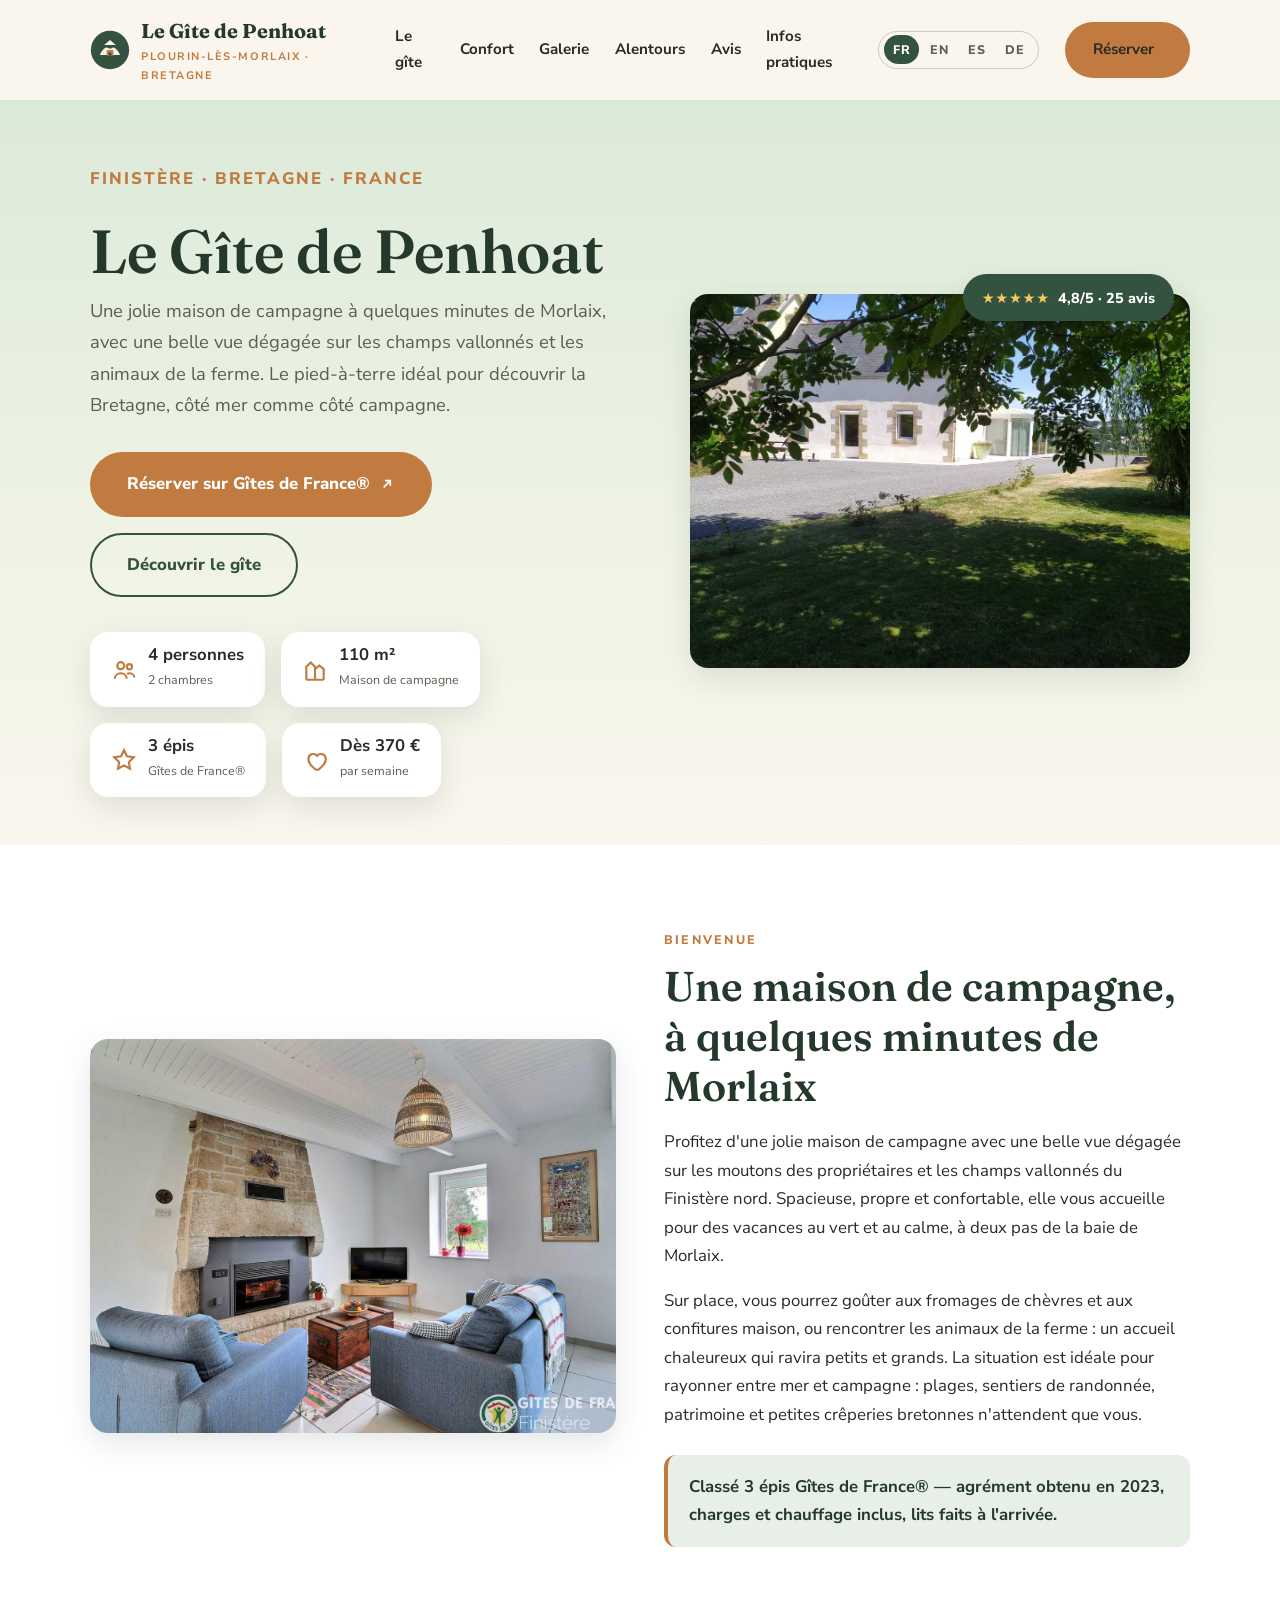
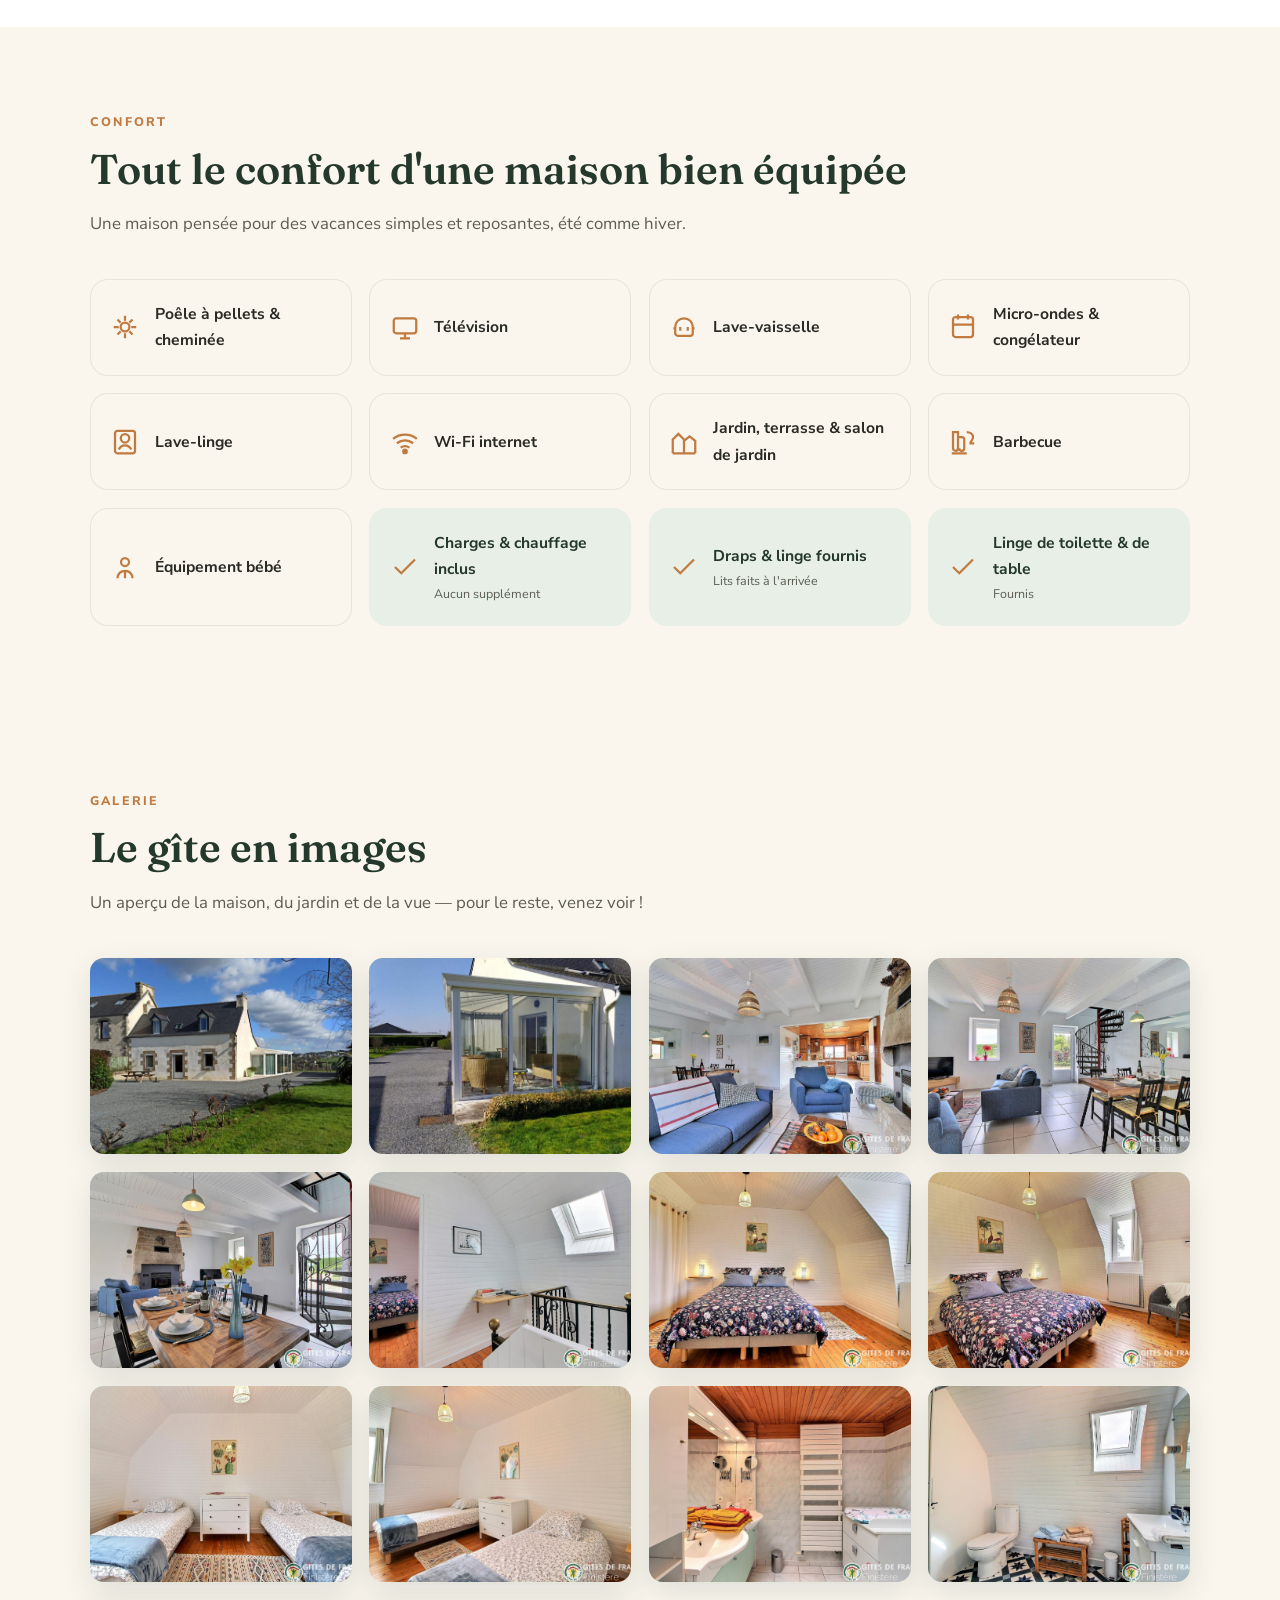
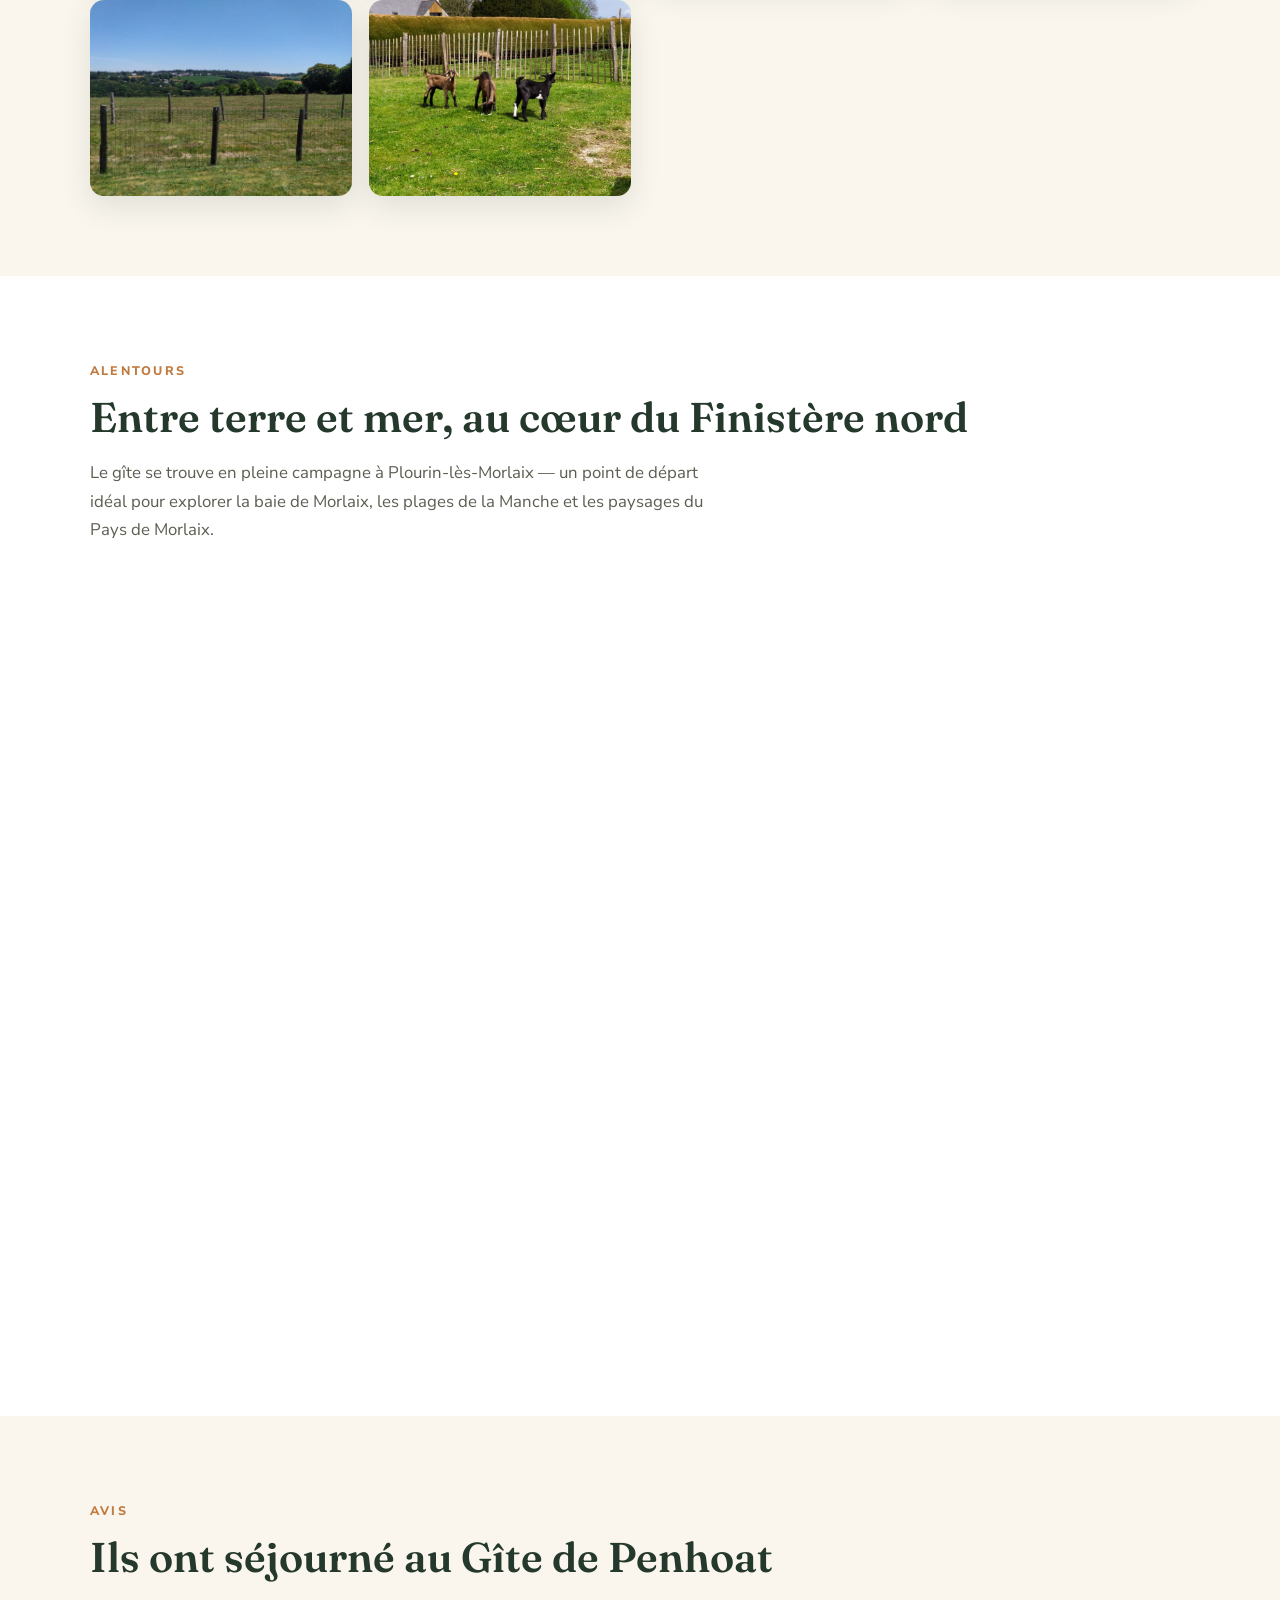
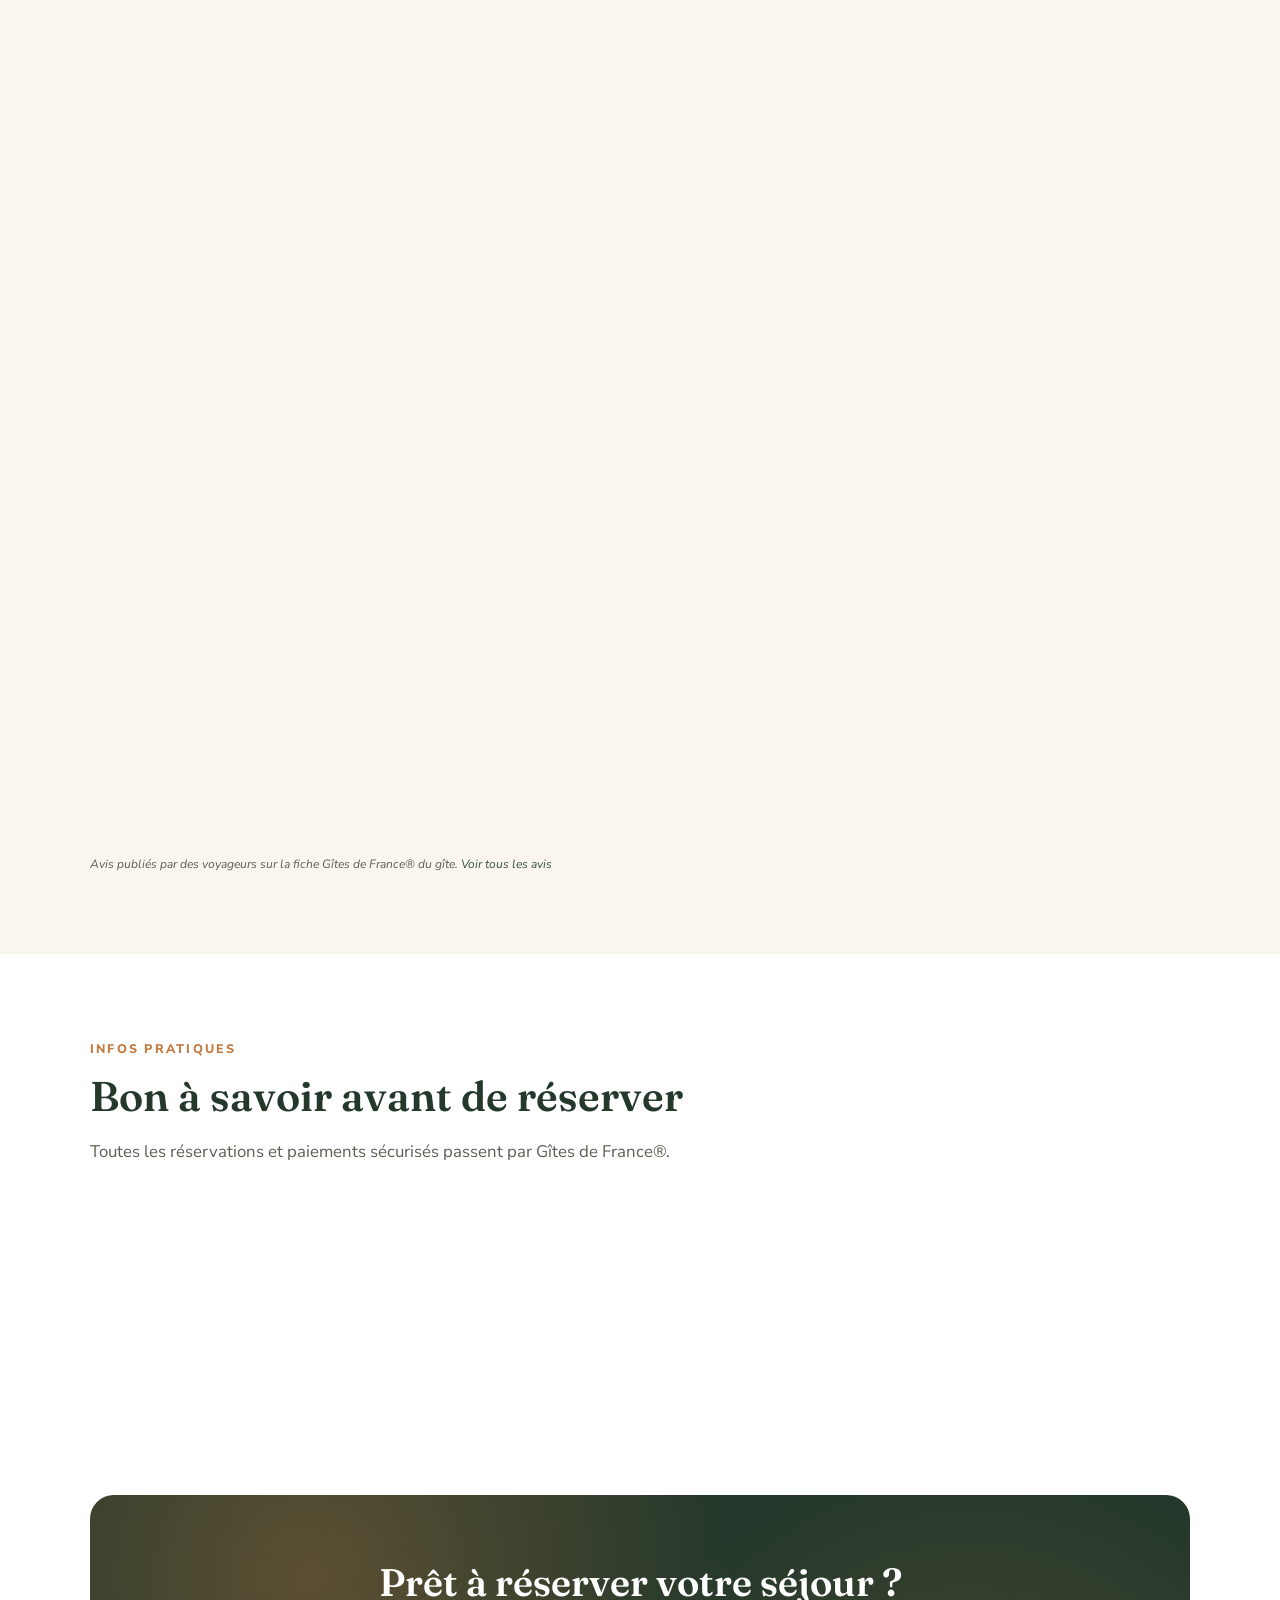
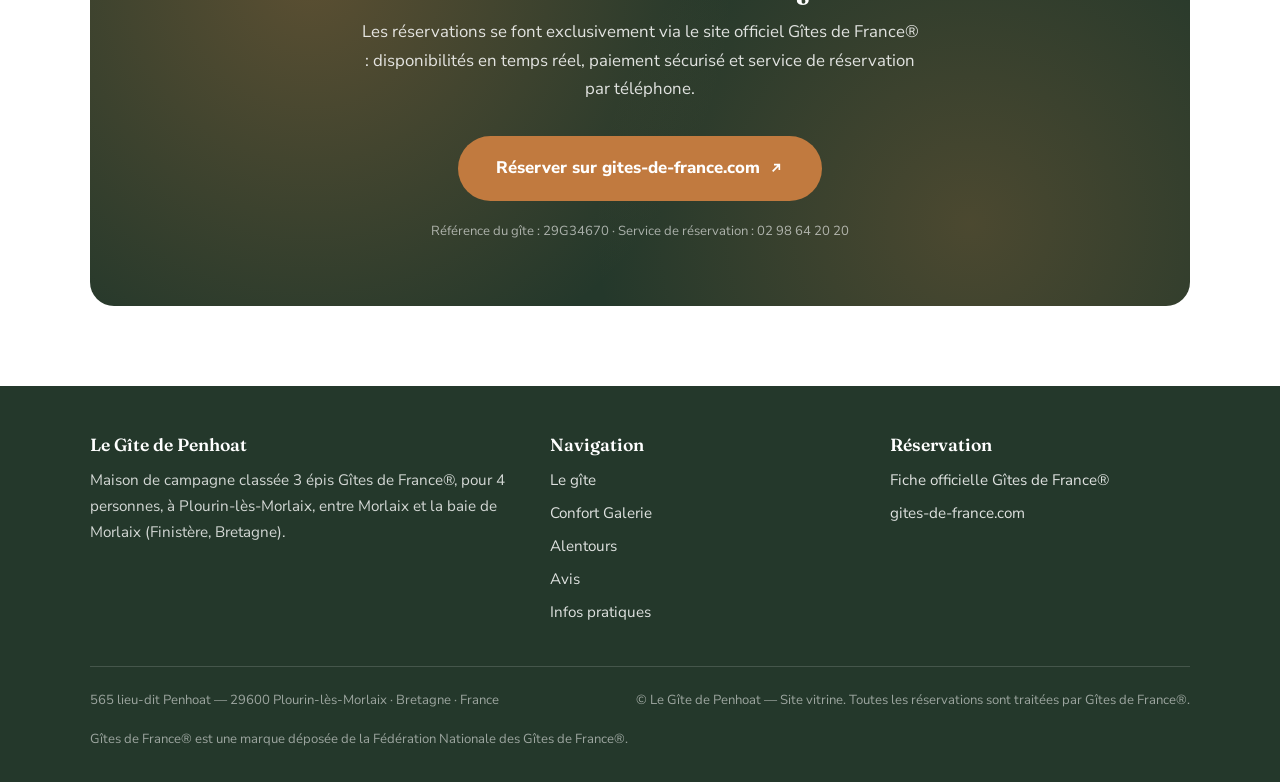
==== commit deb95ef1: "SEO : sitemap.xml, robots.txt, données structurées Schema.org et hreflang réels Co-authored-by: arml" ====
--- a/index.html
+++ b/index.html
@@ -5,15 +5,56 @@
   <meta name="viewport" content="width=device-width, initial-scale=1.0">
   <title>Le Gîte de Penhoat — Gîte de campagne à Plourin-lès-Morlaix, Bretagne</title>
   <meta name="description" content="Le Gîte de Penhoat : jolie maison de campagne 3 épis Gîtes de France® pour 4 personnes, à quelques minutes de Morlaix et de la baie de Morlaix, en Finistère (Bretagne). Réservation sur gites-de-france.com.">
-  <link rel="alternate" hreflang="fr" href="https://EXAMPLE.COM/">
-  <link rel="alternate" hreflang="en" href="https://EXAMPLE.COM/en/">
-  <link rel="alternate" hreflang="es" href="https://EXAMPLE.COM/es/">
-  <link rel="alternate" hreflang="de" href="https://EXAMPLE.COM/de/">
+  <link rel="alternate" hreflang="fr" href="https://arml-oss.github.io/gite-penhoat/">
+  <link rel="alternate" hreflang="en" href="https://arml-oss.github.io/gite-penhoat/en/">
+  <link rel="alternate" hreflang="es" href="https://arml-oss.github.io/gite-penhoat/es/">
+  <link rel="alternate" hreflang="de" href="https://arml-oss.github.io/gite-penhoat/de/">
   <link rel="preconnect" href="https://fonts.googleapis.com">
   <link rel="preconnect" href="https://fonts.gstatic.com" crossorigin>
   <link href="https://fonts.googleapis.com/css2?family=Fraunces:opsz,wght@9..144,600;9..144,700&family=Nunito+Sans:opsz,wght@6..12,400;6..12,700;6..12,800&display=swap" rel="stylesheet">
   <link rel="stylesheet" href="assets/css/style.css">
   <link rel="icon" href="assets/img/favicon.svg" type="image/svg+xml">
+
+  <script type="application/ld+json">
+  {
+    "@context": "https://schema.org",
+    "@type": "LodgingBusiness",
+    "name": "Le Gîte de Penhoat",
+    "description": "Gîte de campagne 3 épis Gîtes de France® pour 4 personnes à Plourin-lès-Morlaix, entre terre et mer en Bretagne. Réservation sur gites-de-france.com.",
+    "url": "https://arml-oss.github.io/gite-penhoat/",
+    "address": {
+      "@type": "PostalAddress",
+      "streetAddress": "565 lieu-dit Penhoat",
+      "addressLocality": "Plourin-lès-Morlaix",
+      "postalCode": "29600",
+      "addressRegion": "Finistère, Bretagne",
+      "addressCountry": "FR"
+    },
+    "geo": { "@type": "GeoCoordinates", "latitude": 48.555528, "longitude": -3.799222 },
+    "inLanguage": "fr",
+    "numberOfRooms": 2,
+    "occupancy": { "@type": "QuantitativeValue", "maxValue": 4, "unitText": "personnes" },
+    "petsAllowed": false,
+    "amenityFeature": [
+      { "@type": "LocationFeatureSpecification", "name": "Wi-Fi", "value": true },
+      { "@type": "LocationFeatureSpecification", "name": "Cheminée", "value": true },
+      { "@type": "LocationFeatureSpecification", "name": "Jardin", "value": true },
+      { "@type": "LocationFeatureSpecification", "name": "Lave-linge", "value": true },
+      { "@type": "LocationFeatureSpecification", "name": "Lave-vaisselle", "value": true }
+    ],
+    "aggregateRating": {
+      "@type": "AggregateRating",
+      "ratingValue": "4.8",
+      "bestRating": "5",
+      "ratingCount": 25
+    },
+    "isAccessibleForFree": false,
+    "potentialAction": {
+      "@type": "ReserveAction",
+      "target": "https://www.gites-de-france.com/fr/bretagne/finistere/le-gite-de-penhoat-29g34670"
+    }
+  }
+  </script>
 </head>
 <body>
 
--- a/assets/css/style.css
+++ b/assets/css/style.css
@@ -1093,3 +1093,10 @@
   .lightbox__nav--prev { left: 0.6rem; }
   .lightbox__nav--next { right: 0.6rem; }
 }
+
+/* Légendes photos désactivées (demande du propriétaire) */
+.gallery__item figcaption,
+.region-card figcaption,
+.lightbox__caption {
+  display: none;
+}
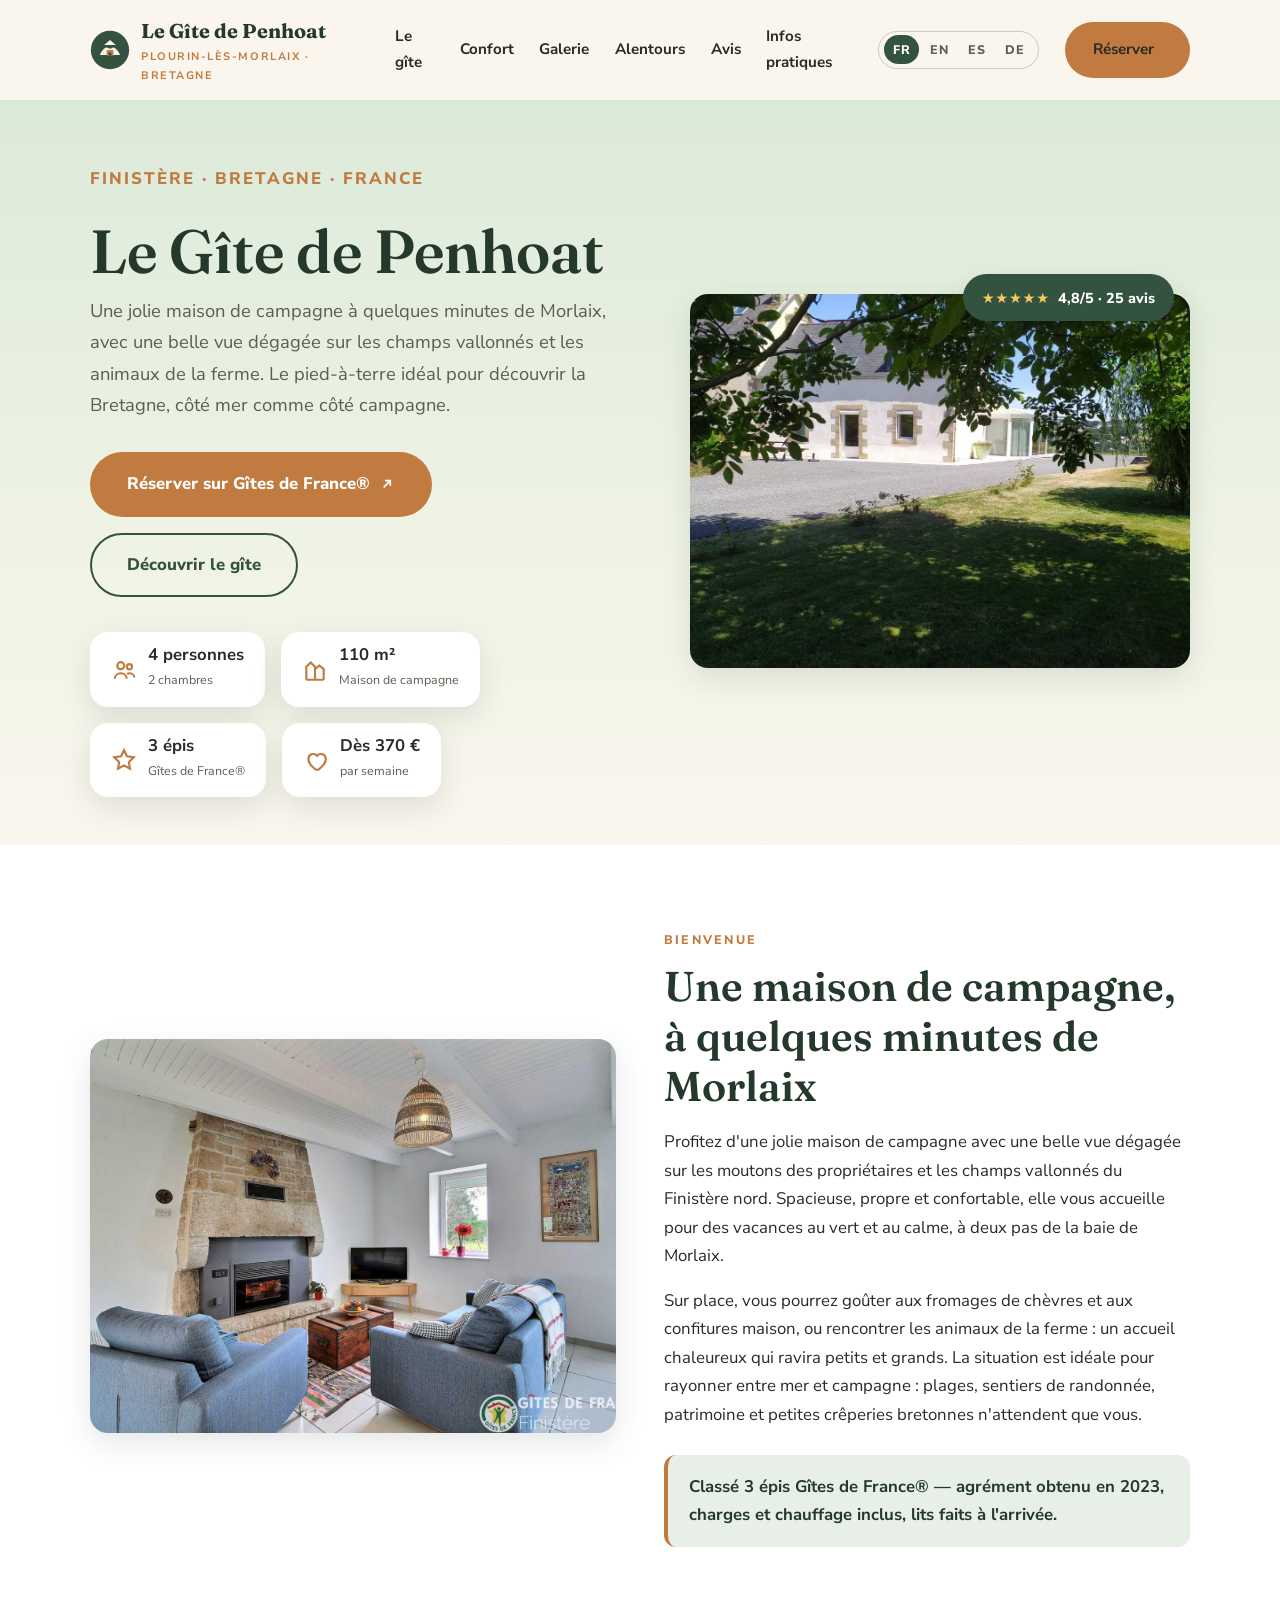
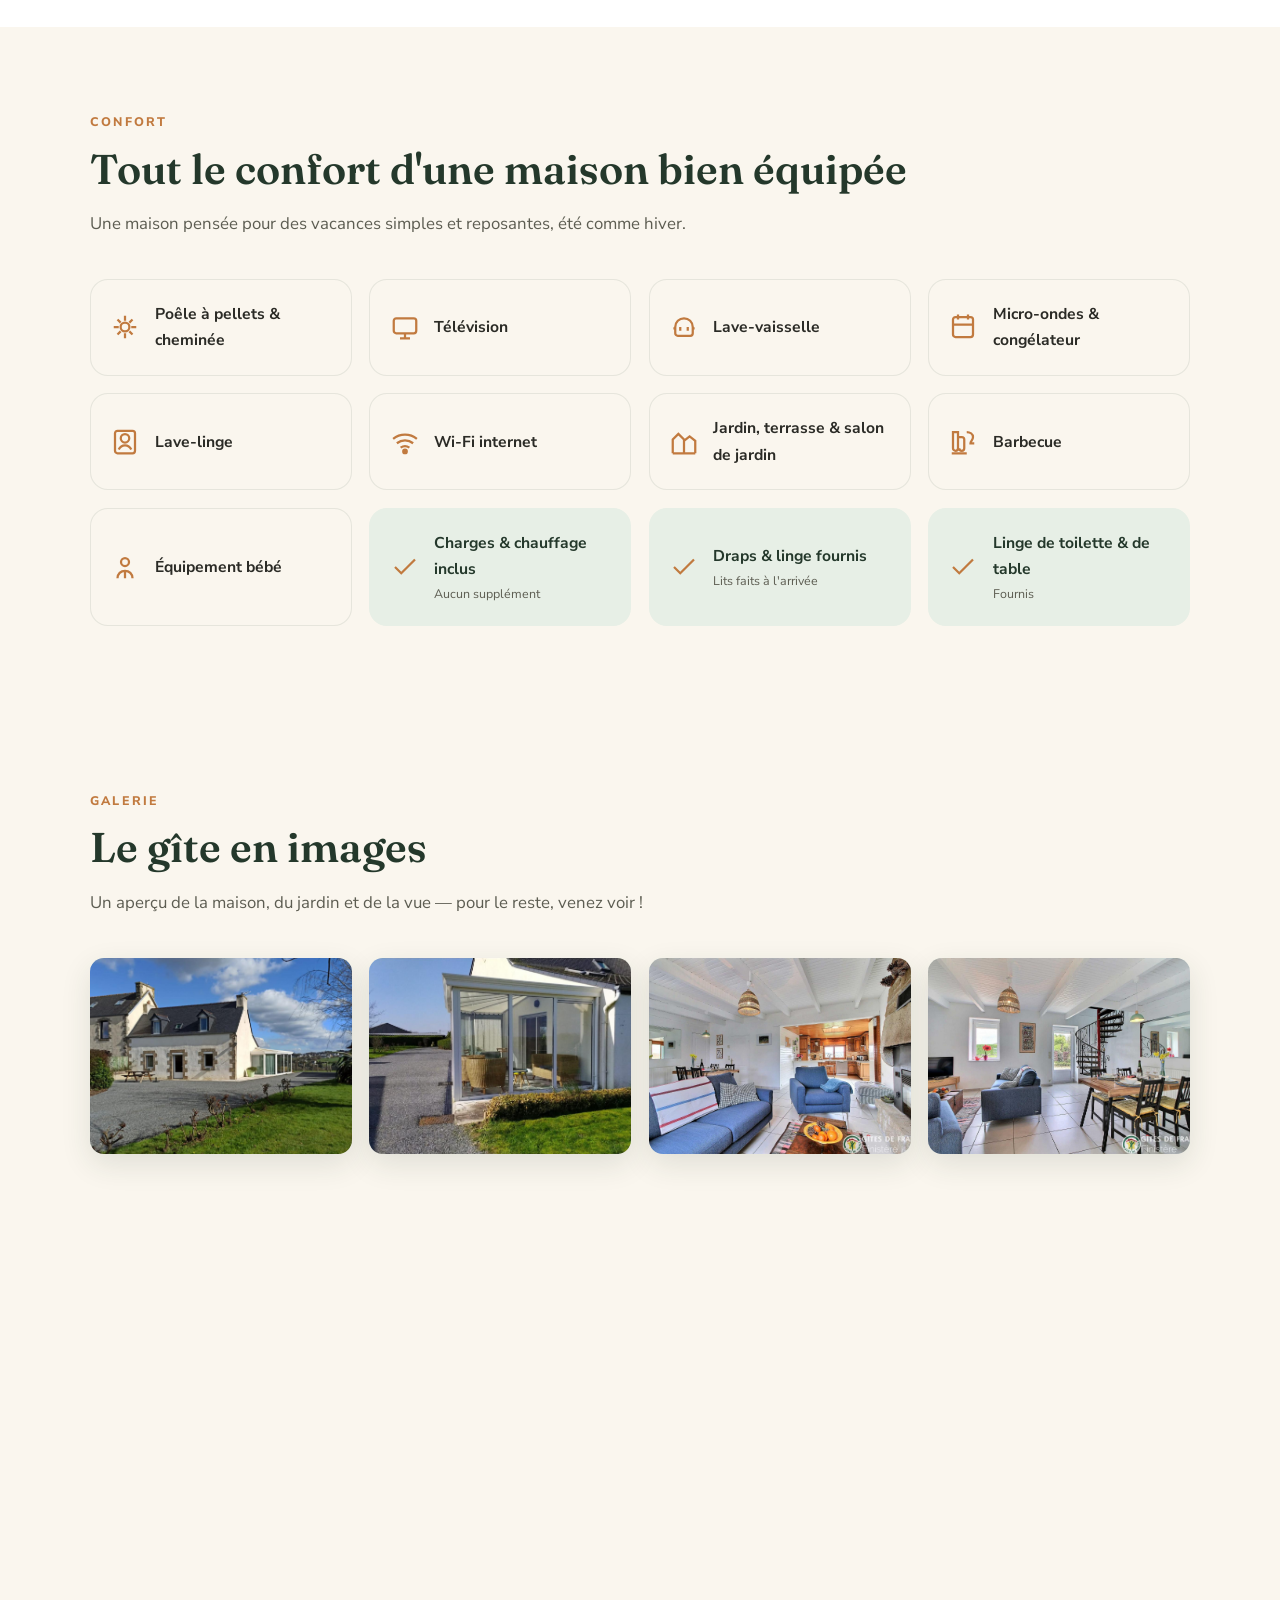
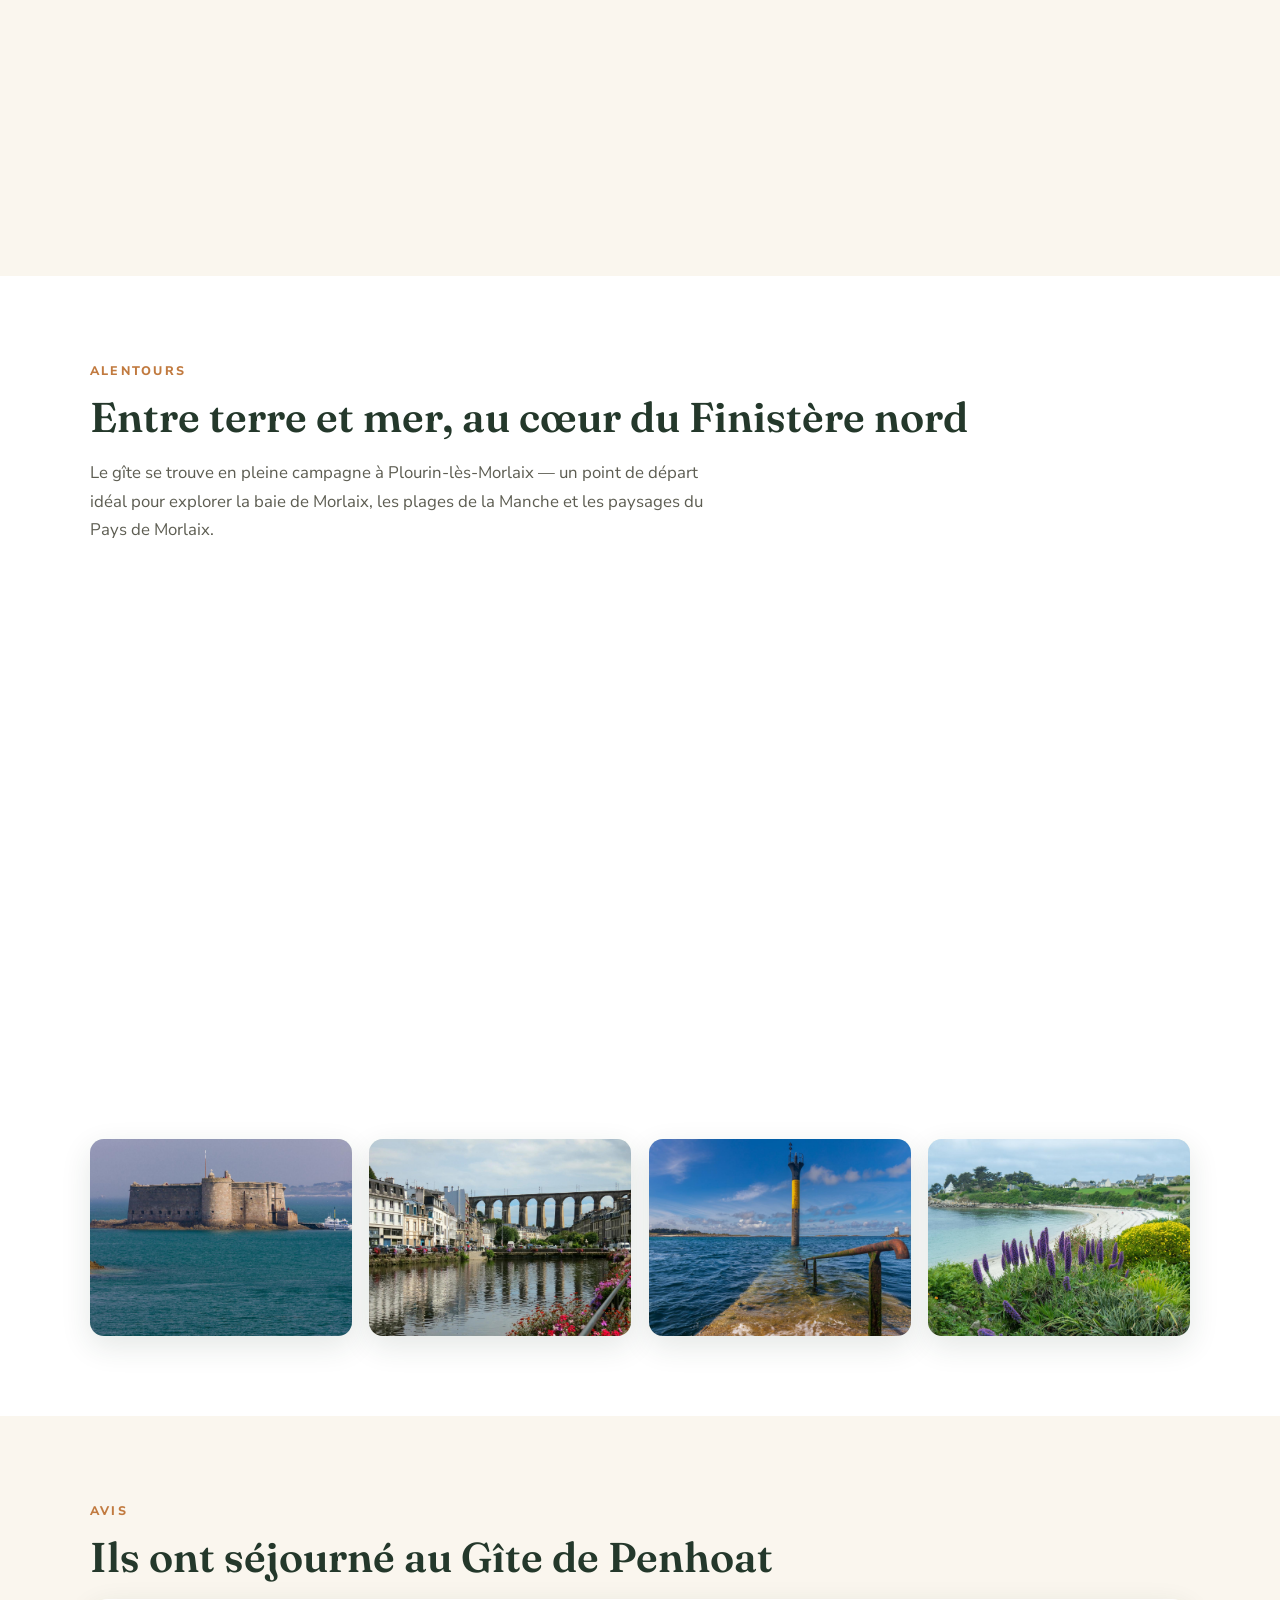
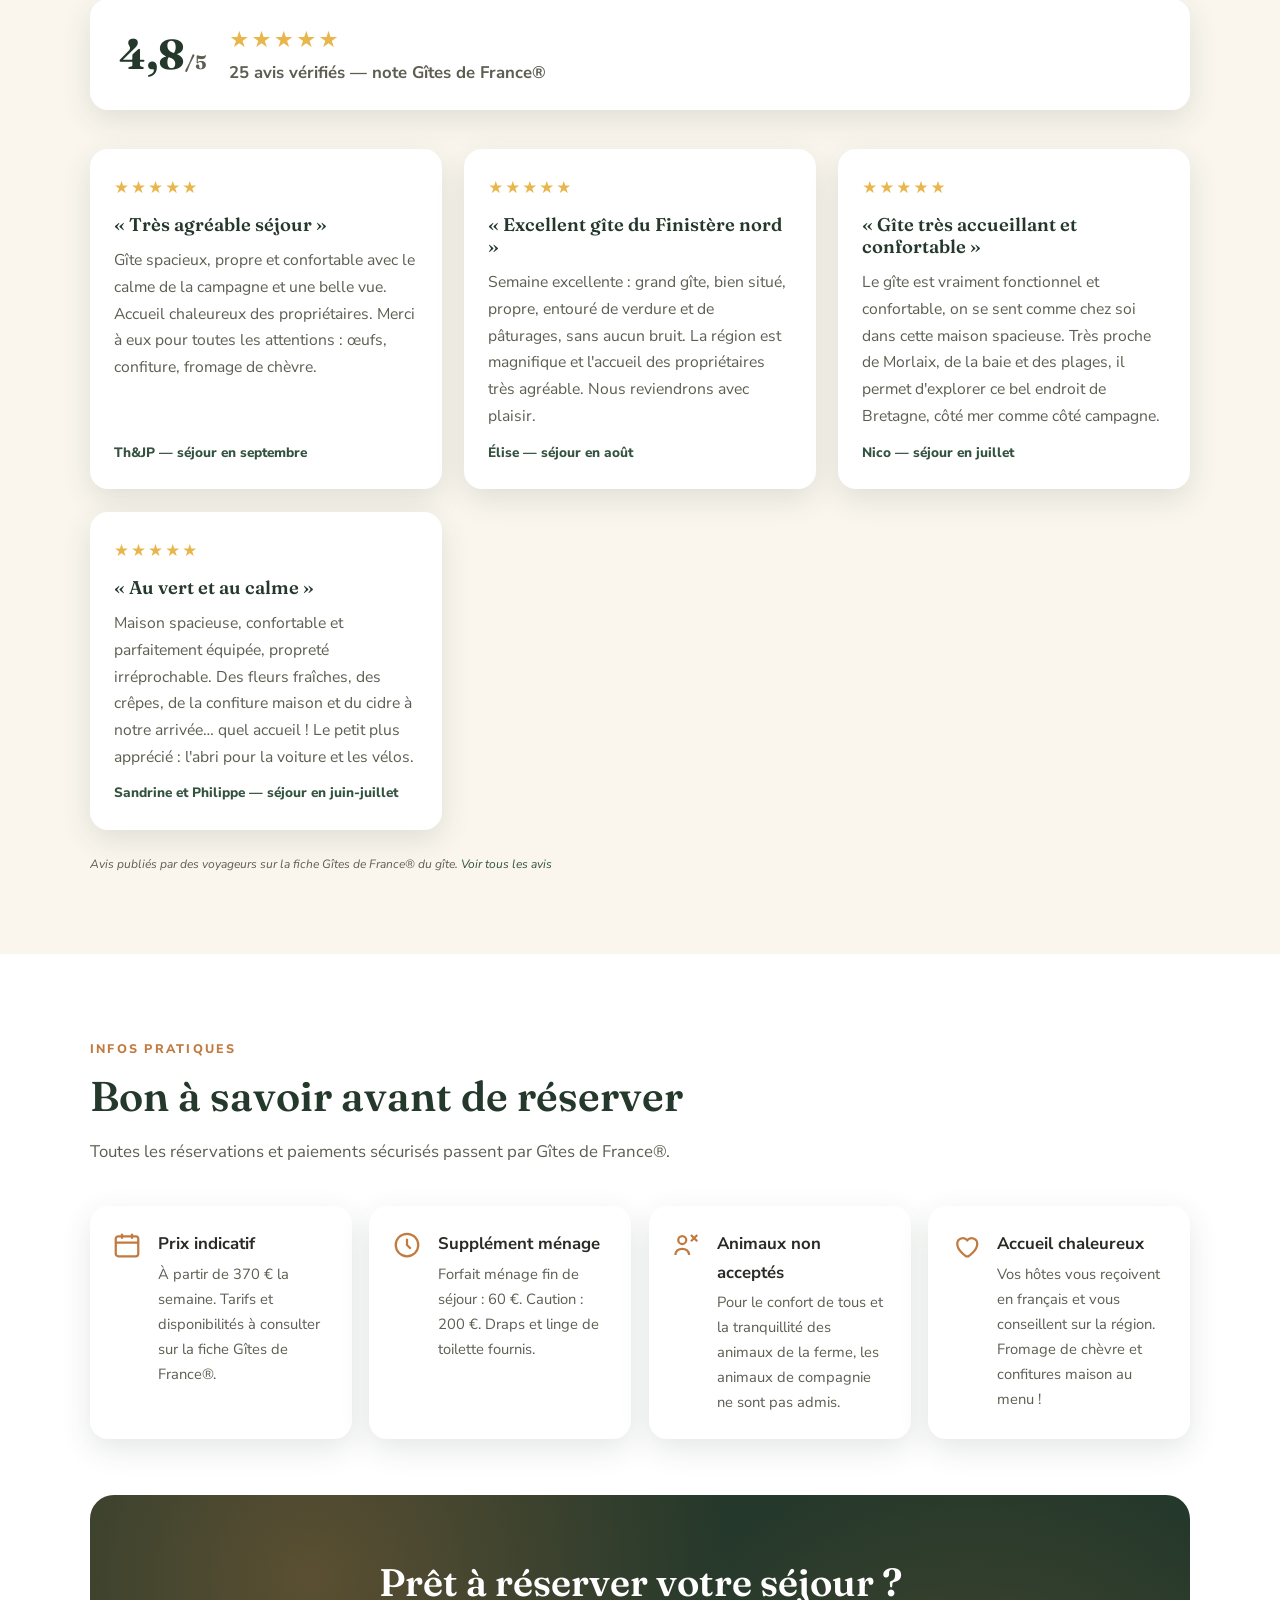
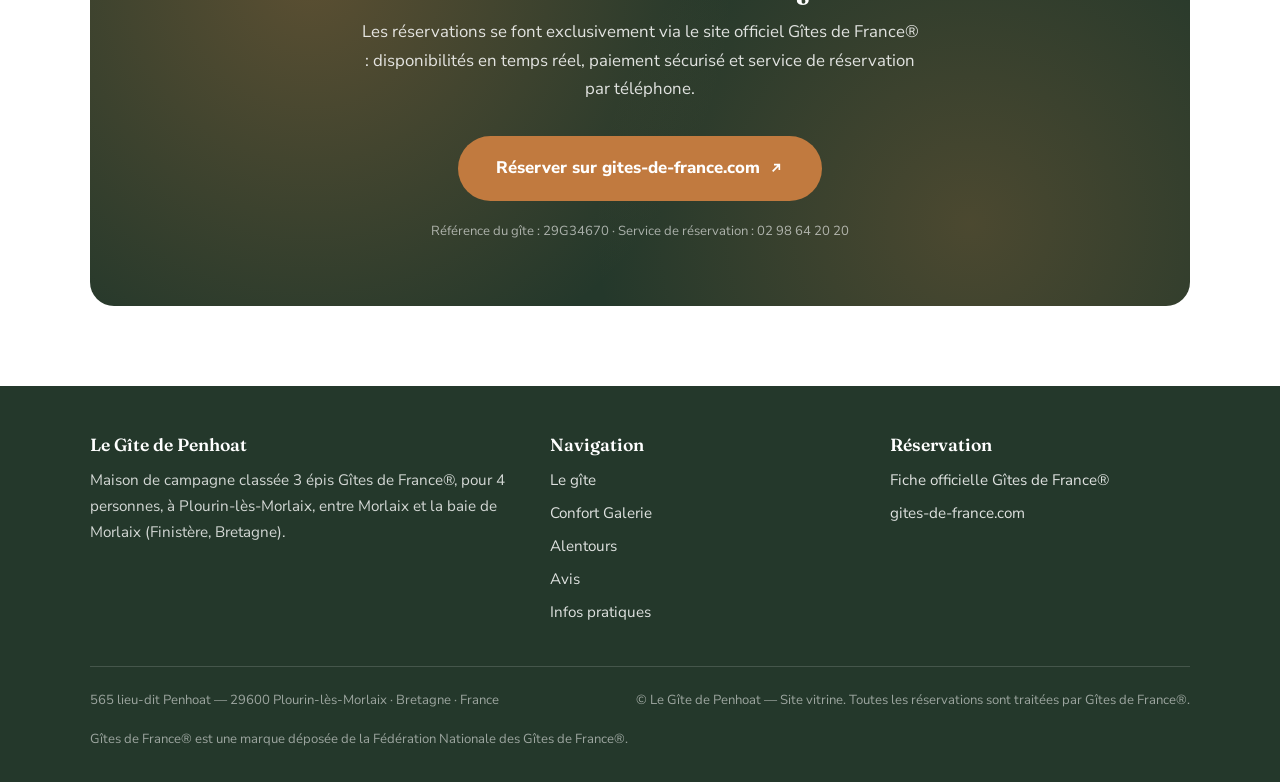
==== commit 93f82ceb: "Passage du site au domaine gitedepenhoat.fr (sitemap, robots, hreflang, JSON-LD) et ajout du CNAME C" ====
--- a/index.html
+++ b/index.html
@@ -5,10 +5,10 @@
   <meta name="viewport" content="width=device-width, initial-scale=1.0">
   <title>Le Gîte de Penhoat — Gîte de campagne à Plourin-lès-Morlaix, Bretagne</title>
   <meta name="description" content="Le Gîte de Penhoat : jolie maison de campagne 3 épis Gîtes de France® pour 4 personnes, à quelques minutes de Morlaix et de la baie de Morlaix, en Finistère (Bretagne). Réservation sur gites-de-france.com.">
-  <link rel="alternate" hreflang="fr" href="https://arml-oss.github.io/gite-penhoat/">
-  <link rel="alternate" hreflang="en" href="https://arml-oss.github.io/gite-penhoat/en/">
-  <link rel="alternate" hreflang="es" href="https://arml-oss.github.io/gite-penhoat/es/">
-  <link rel="alternate" hreflang="de" href="https://arml-oss.github.io/gite-penhoat/de/">
+  <link rel="alternate" hreflang="fr" href="https://gitedepenhoat.fr/">
+  <link rel="alternate" hreflang="en" href="https://gitedepenhoat.fr/en/">
+  <link rel="alternate" hreflang="es" href="https://gitedepenhoat.fr/es/">
+  <link rel="alternate" hreflang="de" href="https://gitedepenhoat.fr/de/">
   <link rel="preconnect" href="https://fonts.googleapis.com">
   <link rel="preconnect" href="https://fonts.gstatic.com" crossorigin>
   <link href="https://fonts.googleapis.com/css2?family=Fraunces:opsz,wght@9..144,600;9..144,700&family=Nunito+Sans:opsz,wght@6..12,400;6..12,700;6..12,800&display=swap" rel="stylesheet">
@@ -21,7 +21,7 @@
     "@type": "LodgingBusiness",
     "name": "Le Gîte de Penhoat",
     "description": "Gîte de campagne 3 épis Gîtes de France® pour 4 personnes à Plourin-lès-Morlaix, entre terre et mer en Bretagne. Réservation sur gites-de-france.com.",
-    "url": "https://arml-oss.github.io/gite-penhoat/",
+    "url": "https://gitedepenhoat.fr/",
     "address": {
       "@type": "PostalAddress",
       "streetAddress": "565 lieu-dit Penhoat",
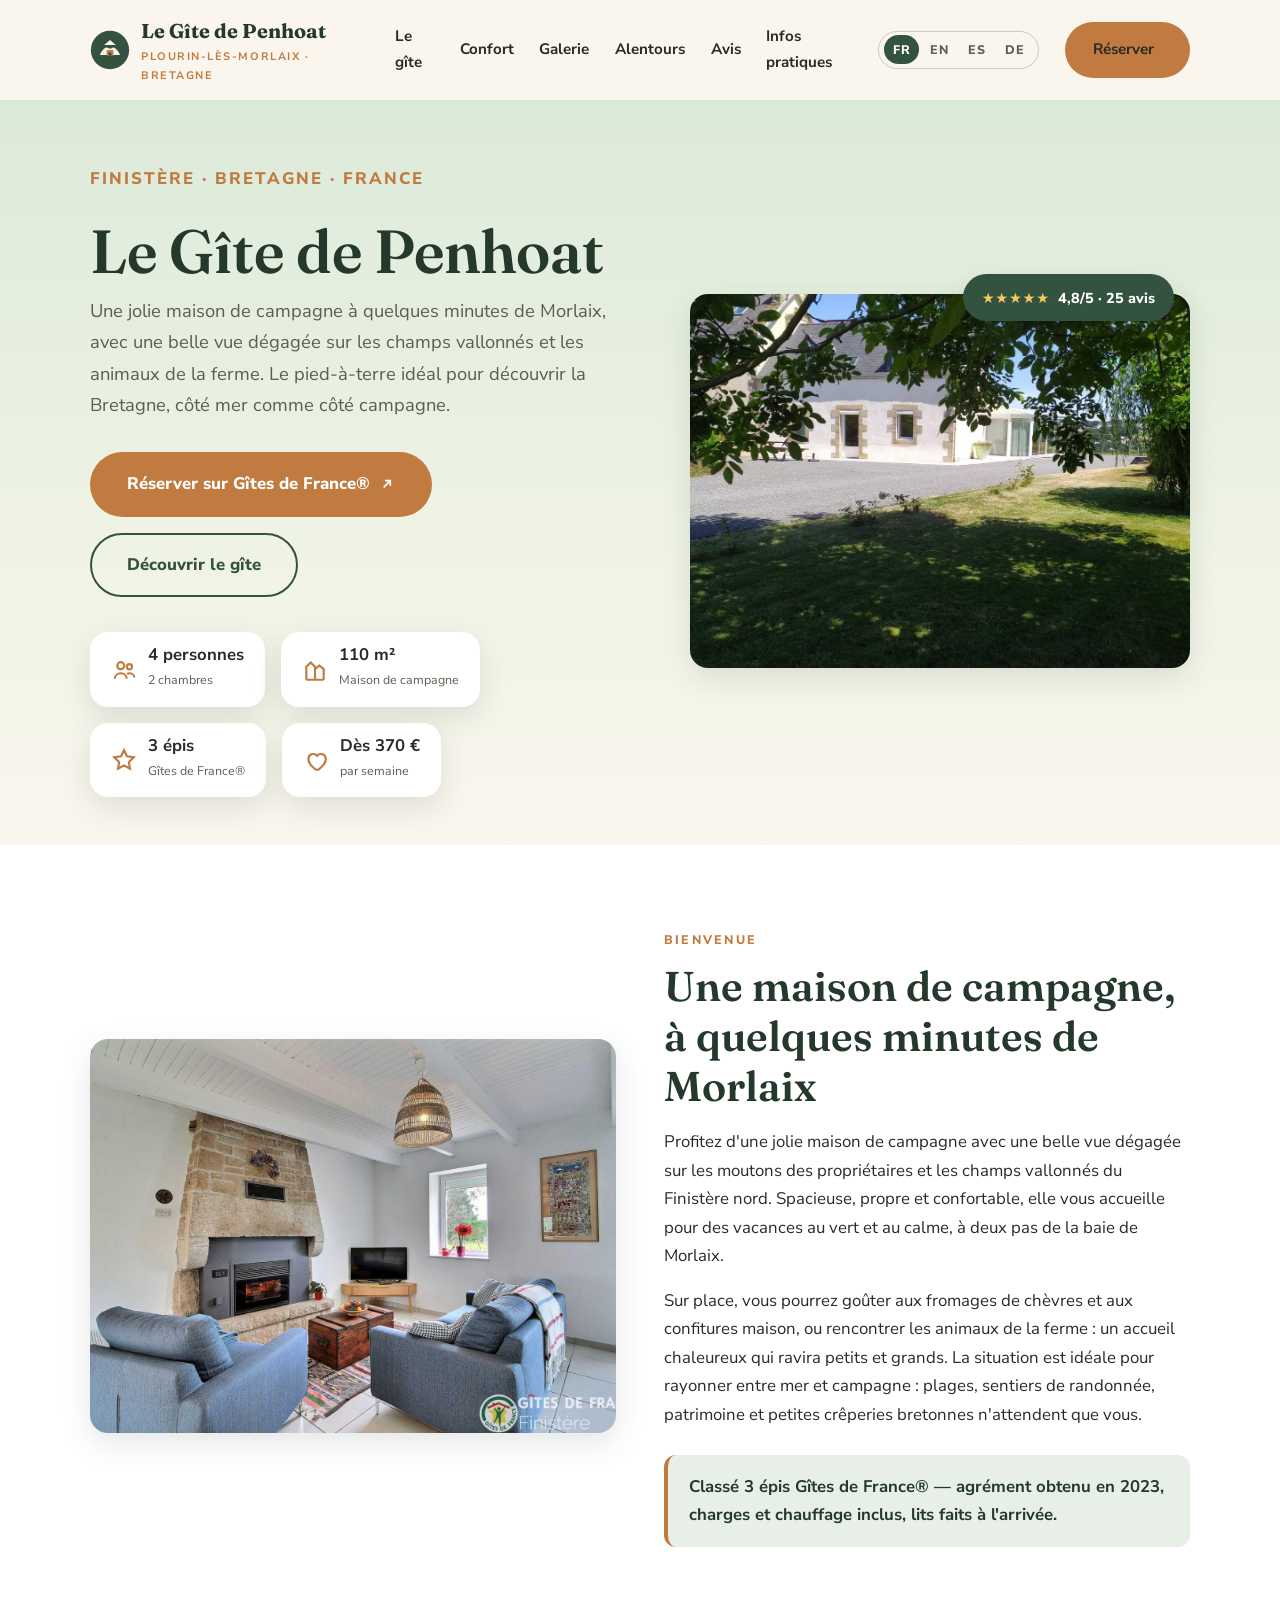
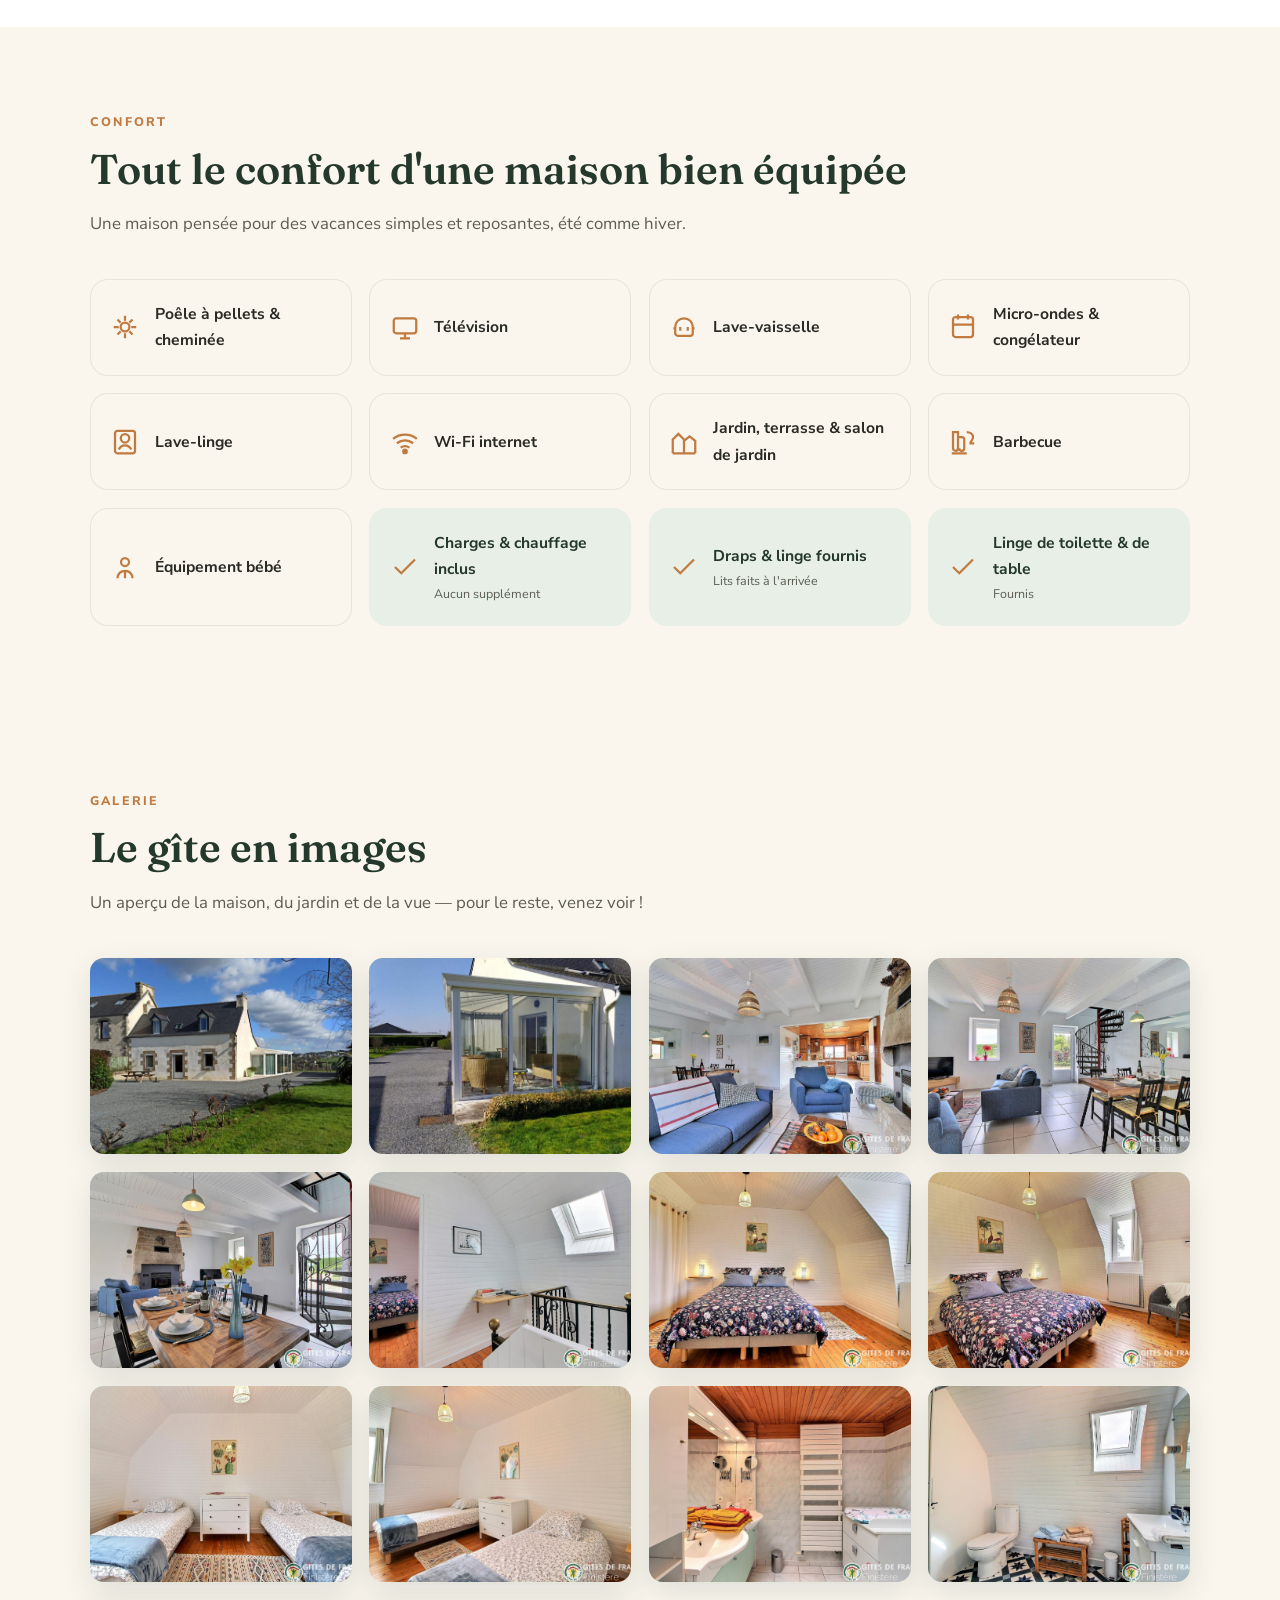
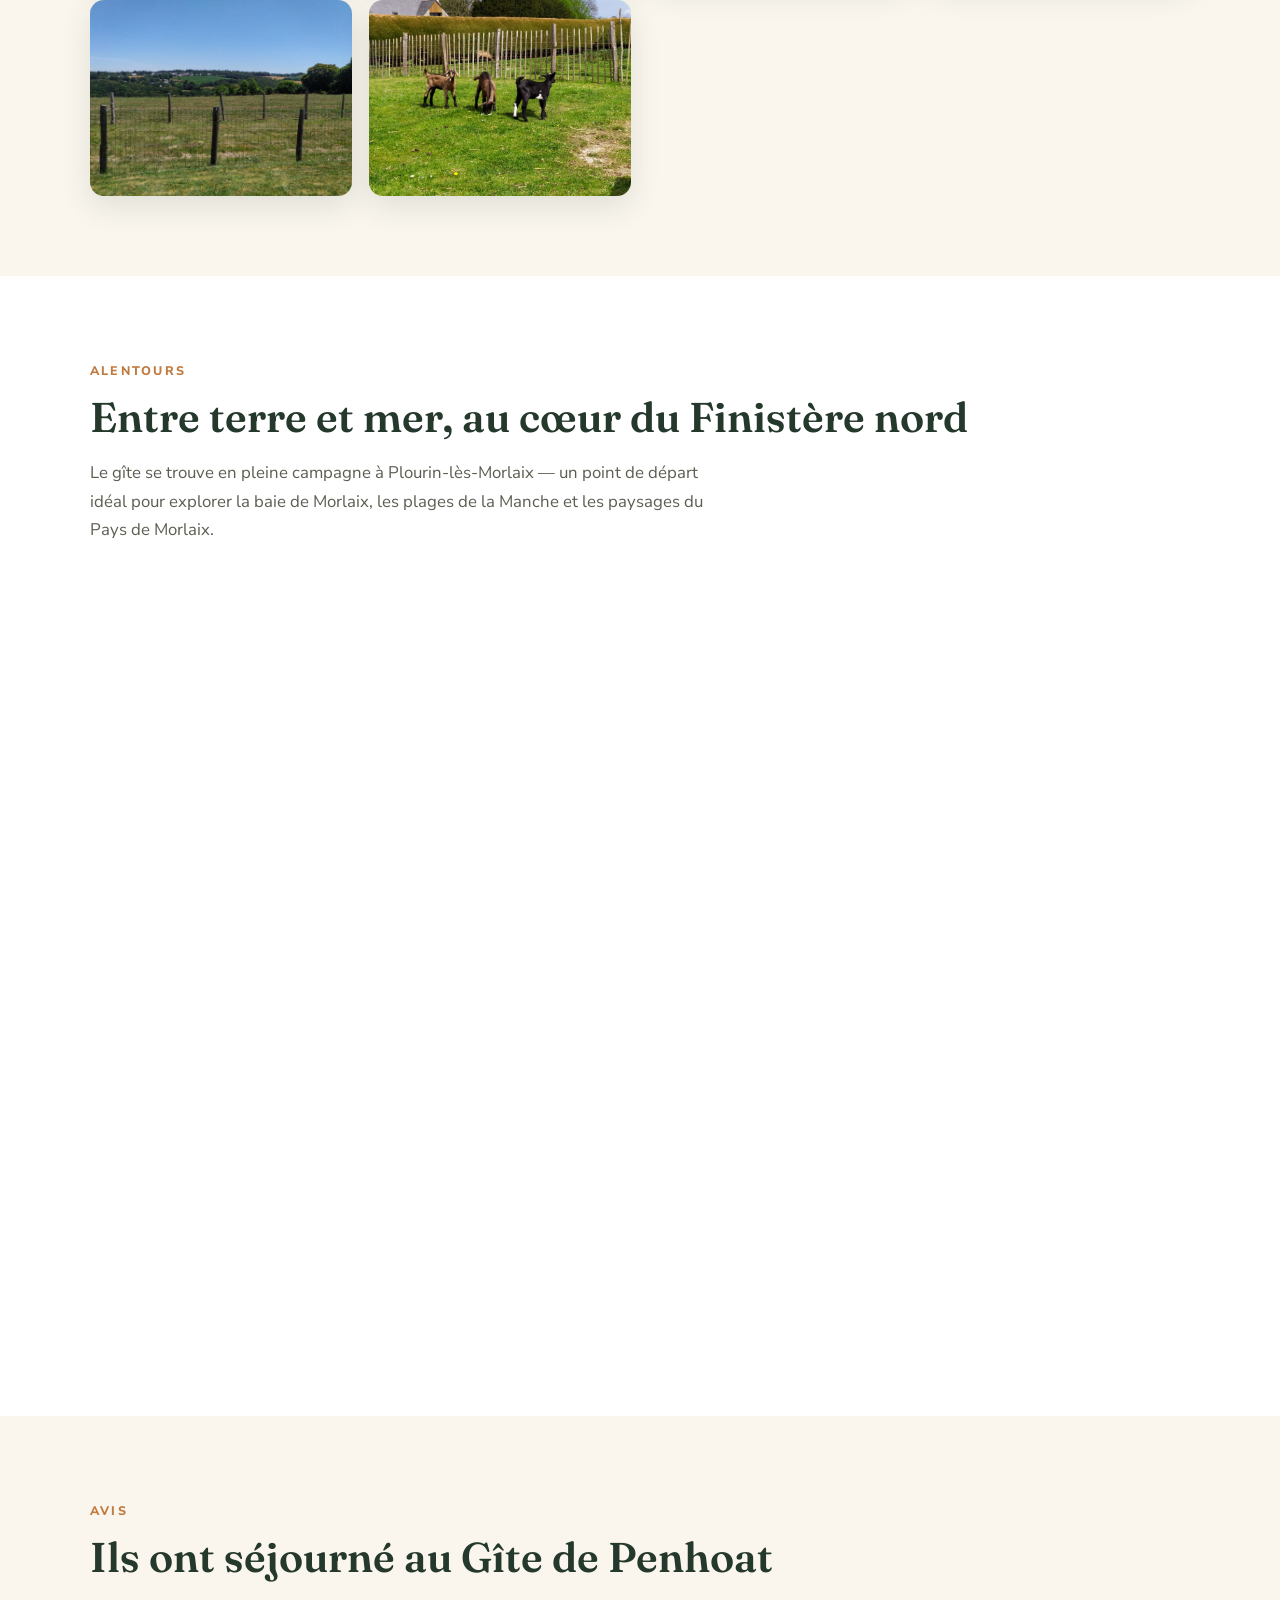
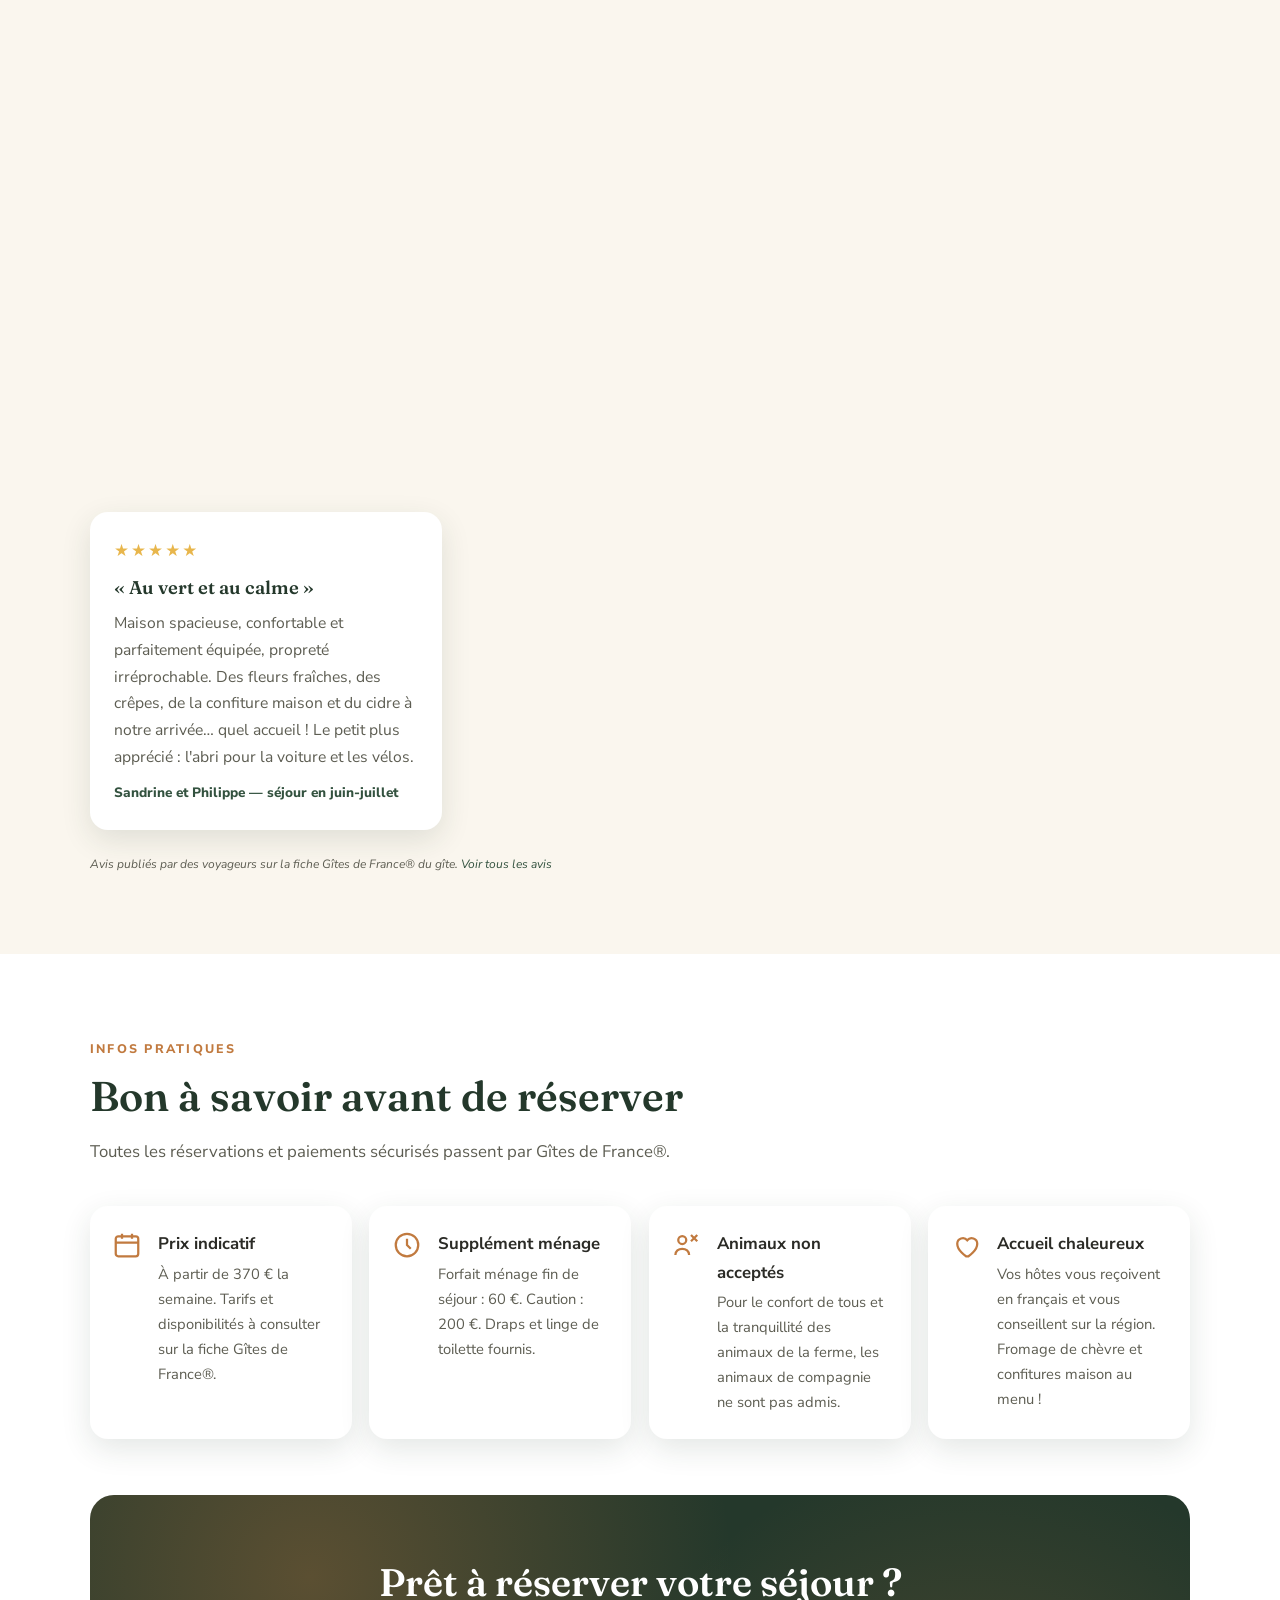
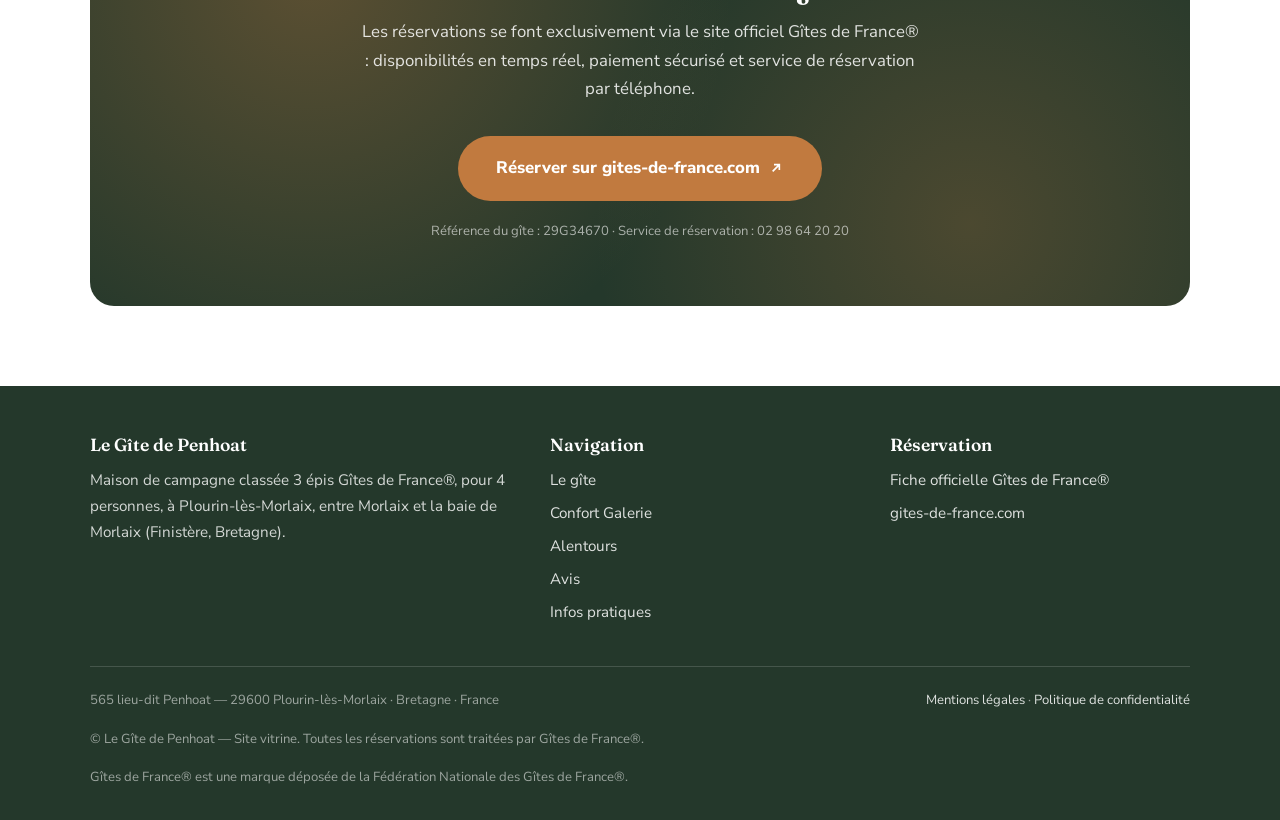
==== commit fd04358c: "Ajout des mentions légales et de la politique de confidentialité (LCEN/RGPD) Co-authored-by: arml-os" ====
--- a/index.html
+++ b/index.html
@@ -505,6 +505,7 @@
       </div>
       <div class="footer__bottom">
         <span>565 lieu-dit Penhoat — 29600 Plourin-lès-Morlaix · Bretagne · France</span>
+        <span> <a href="mentions-legales.html">Mentions légales</a> · <a href="politique-de-confidentialite.html">Politique de confidentialité</a></span>
         <span>© Le Gîte de Penhoat — Site vitrine. Toutes les réservations sont traitées par Gîtes de France®.</span>
         <span>Gîtes de France® est une marque déposée de la Fédération Nationale des Gîtes de France®.</span>
       </div>
--- a/assets/css/style.css
+++ b/assets/css/style.css
@@ -1100,3 +1100,35 @@
 .lightbox__caption {
   display: none;
 }
+
+/* --------------------------------------------------------------------------
+   Pages légales
+   -------------------------------------------------------------------------- */
+
+.legal-page {
+  max-width: 760px;
+}
+
+.legal-page h2 {
+  font-size: 1.35rem;
+  margin-top: 2.2rem;
+  margin-bottom: 0.5rem;
+  padding-top: 0.3rem;
+}
+
+.legal-page p,
+.legal-page ul {
+  color: var(--text-soft);
+}
+
+.legal-page ul {
+  list-style: disc;
+  padding-left: 1.6rem;
+  display: grid;
+  gap: 0.6rem;
+  margin: 0.8rem 0;
+}
+
+.legal-page a {
+  text-decoration: underline;
+}
